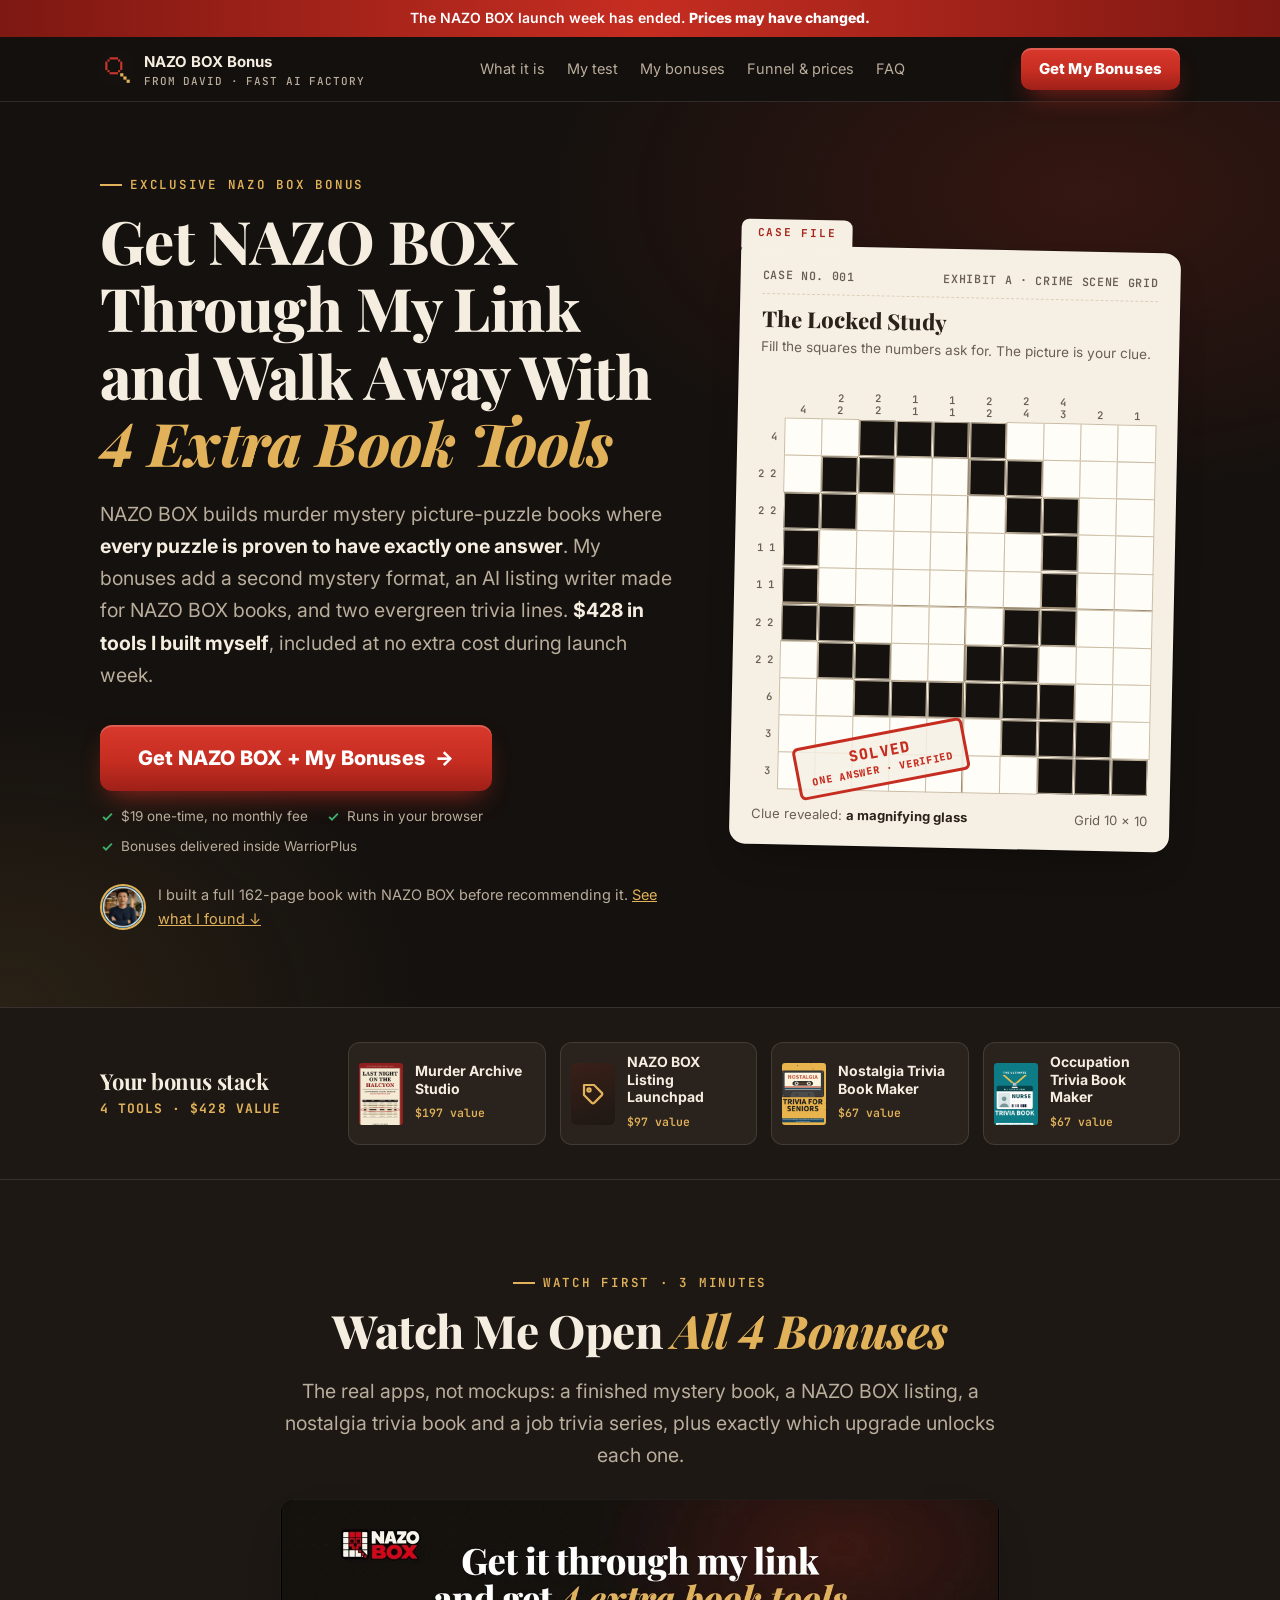
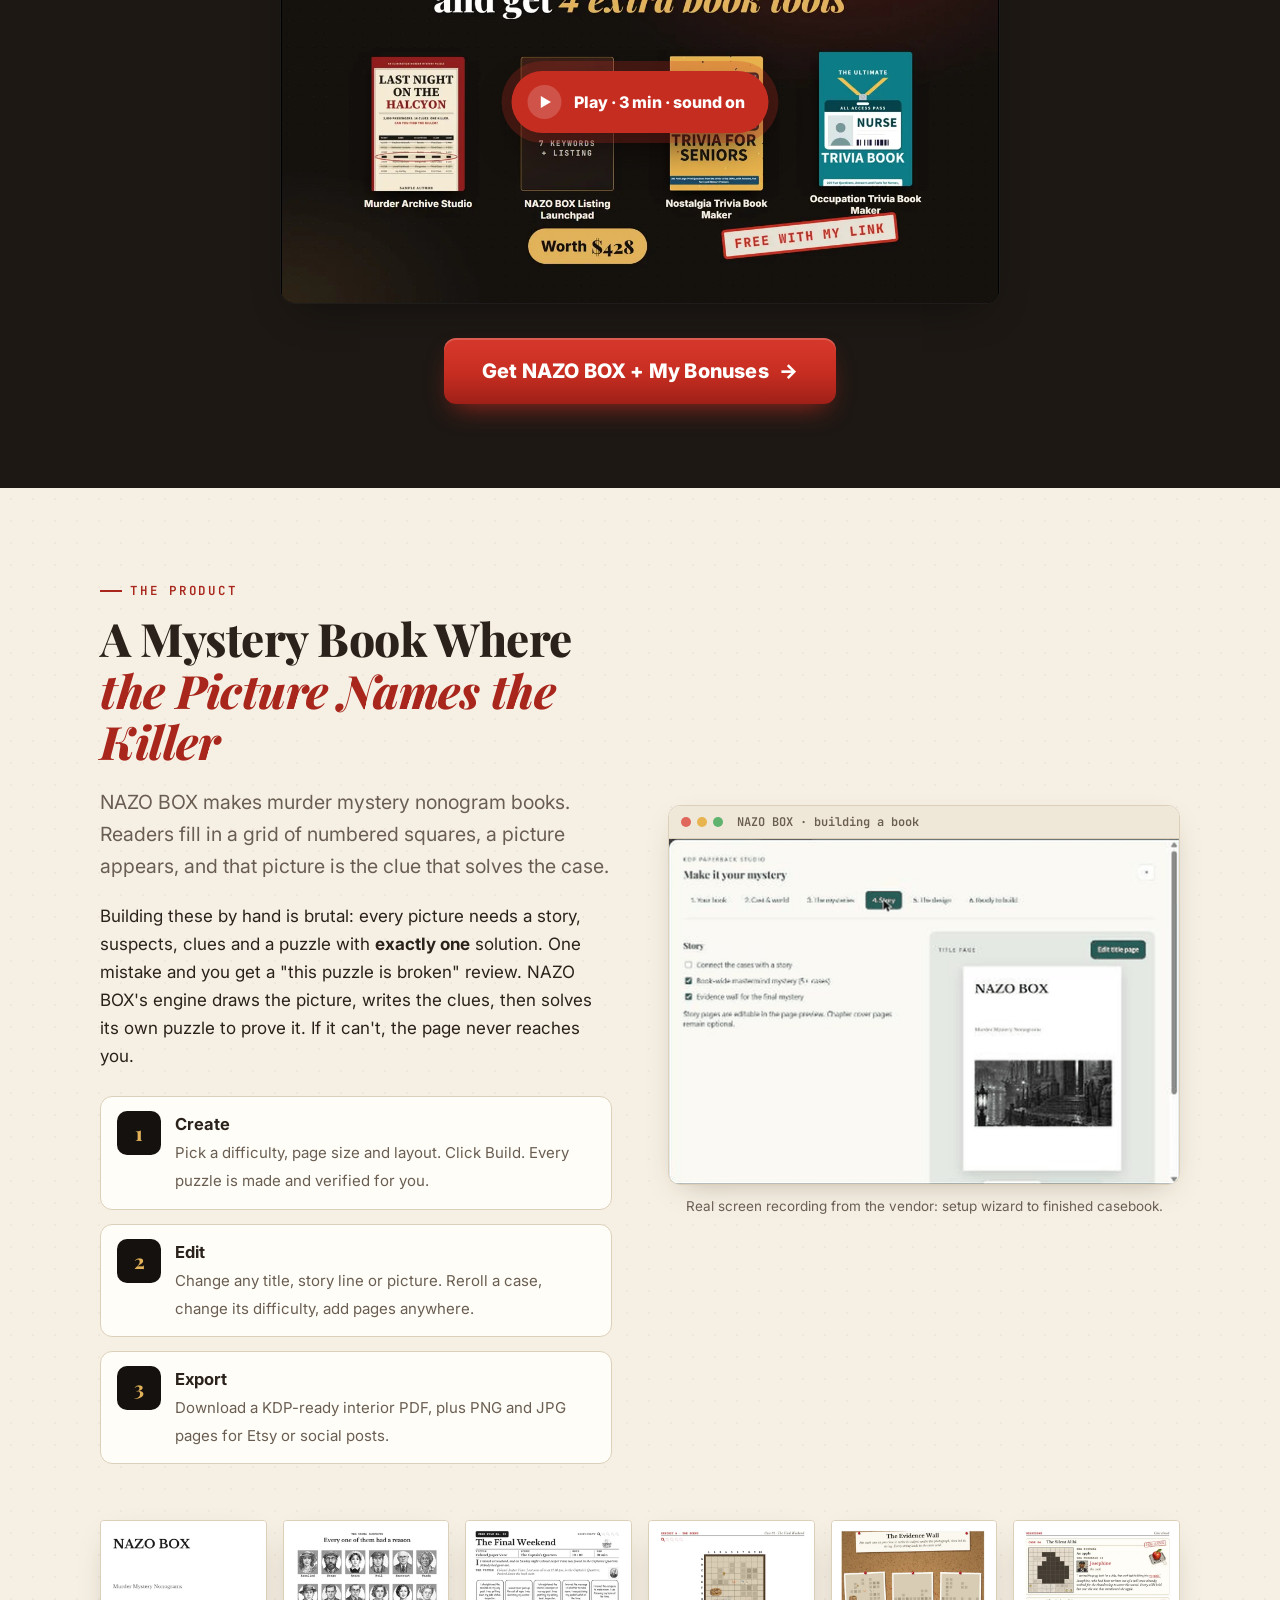
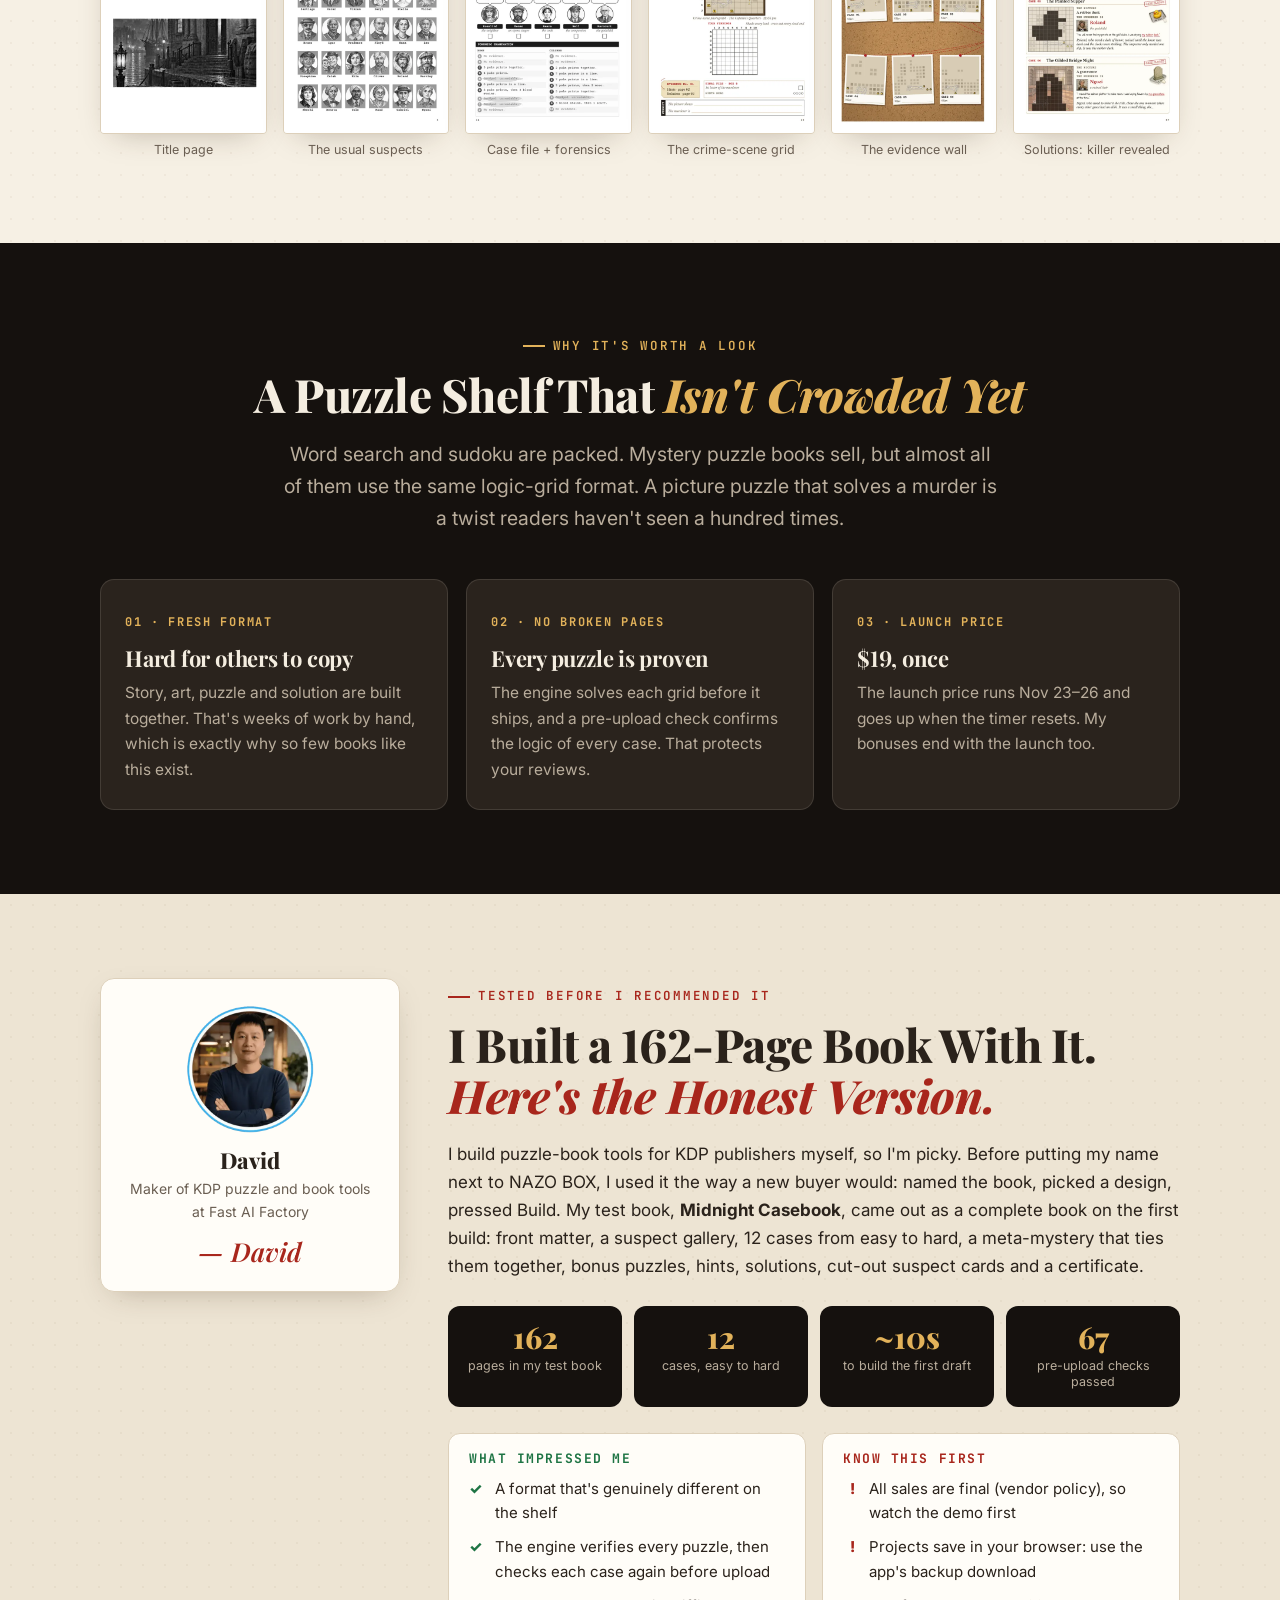
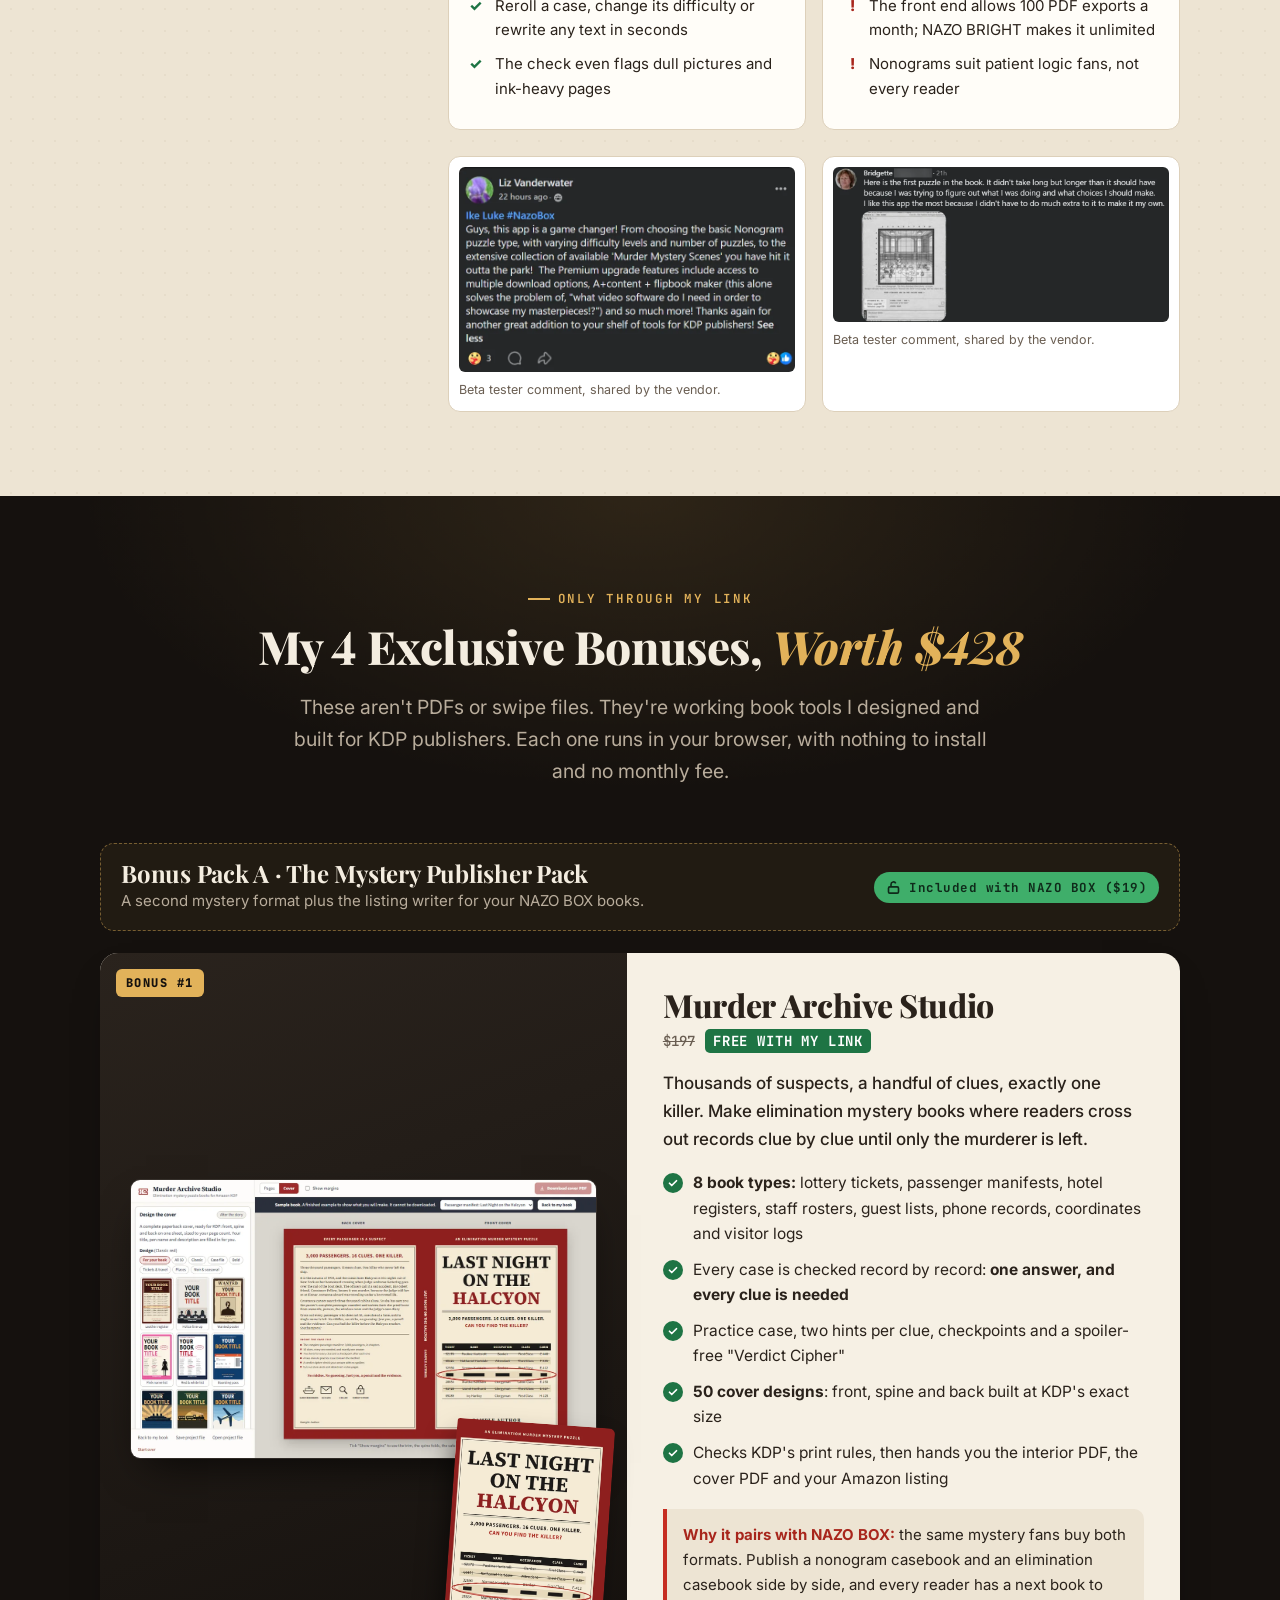
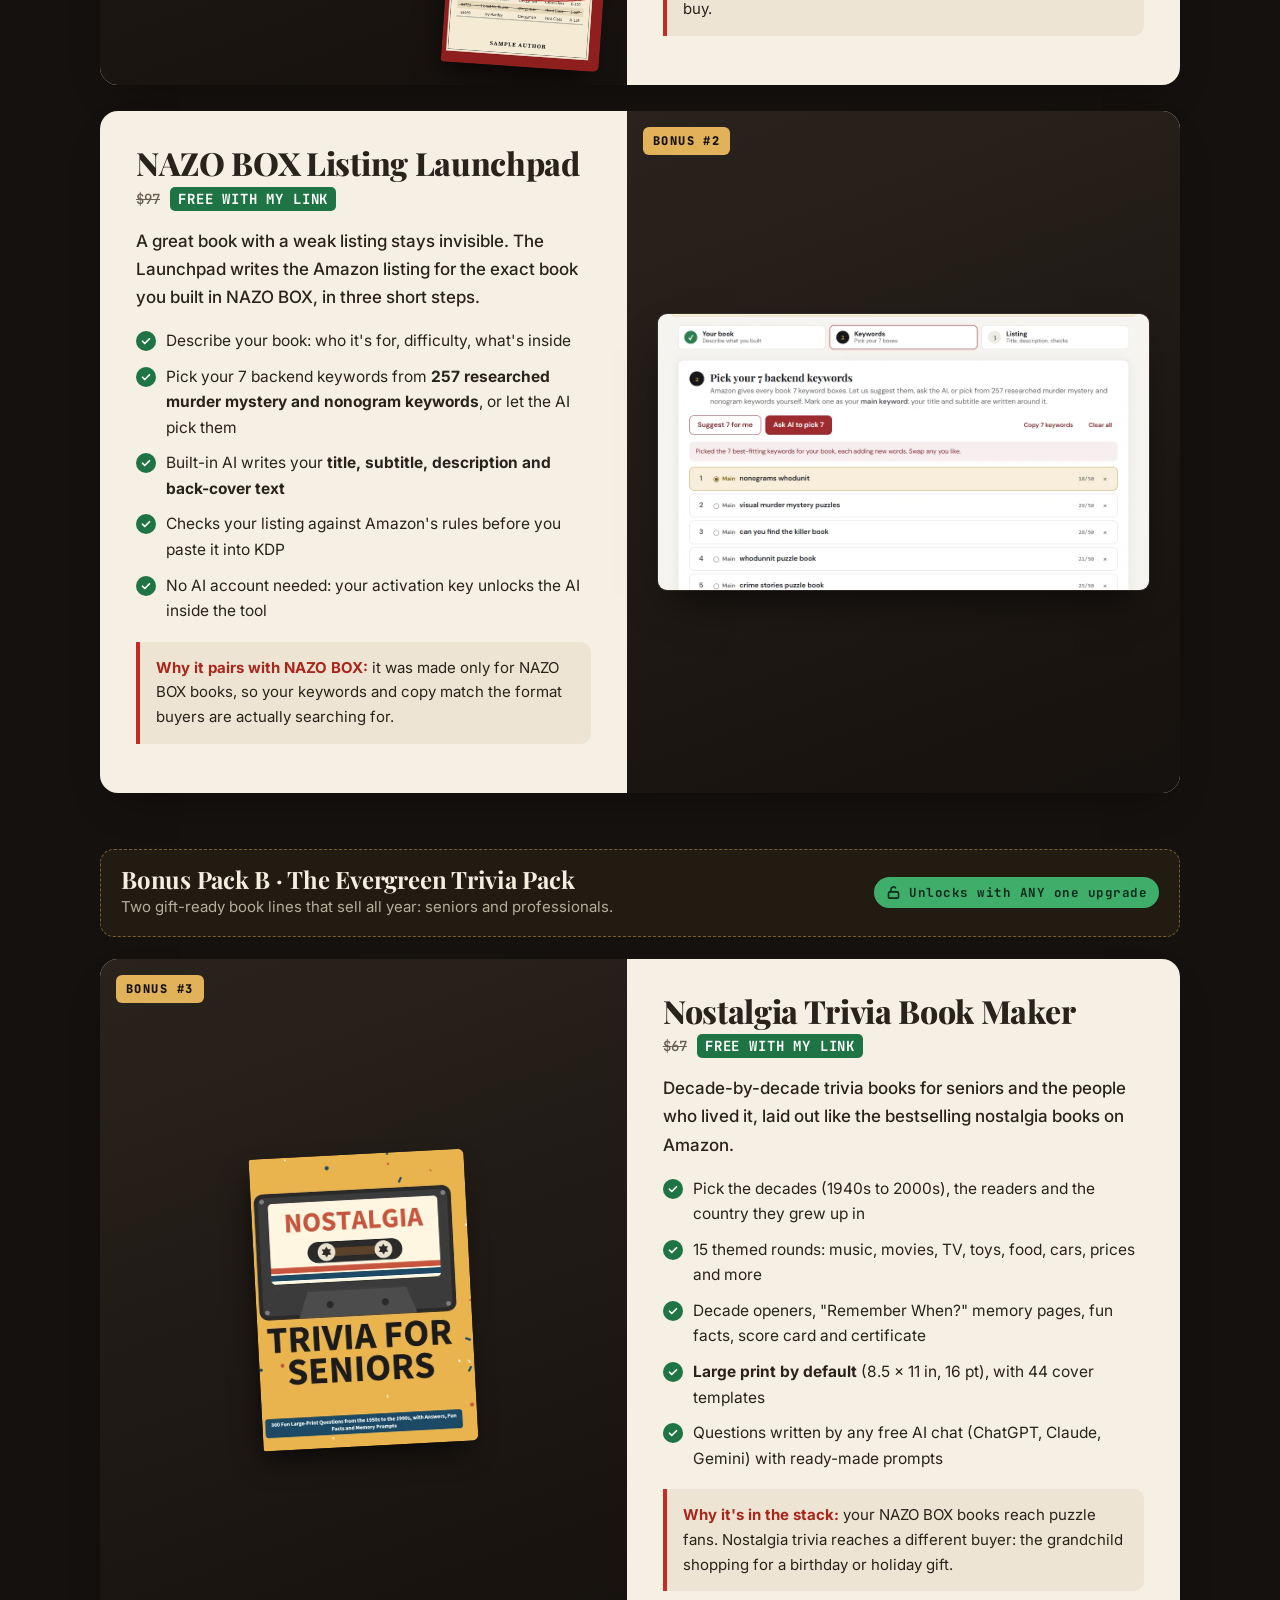
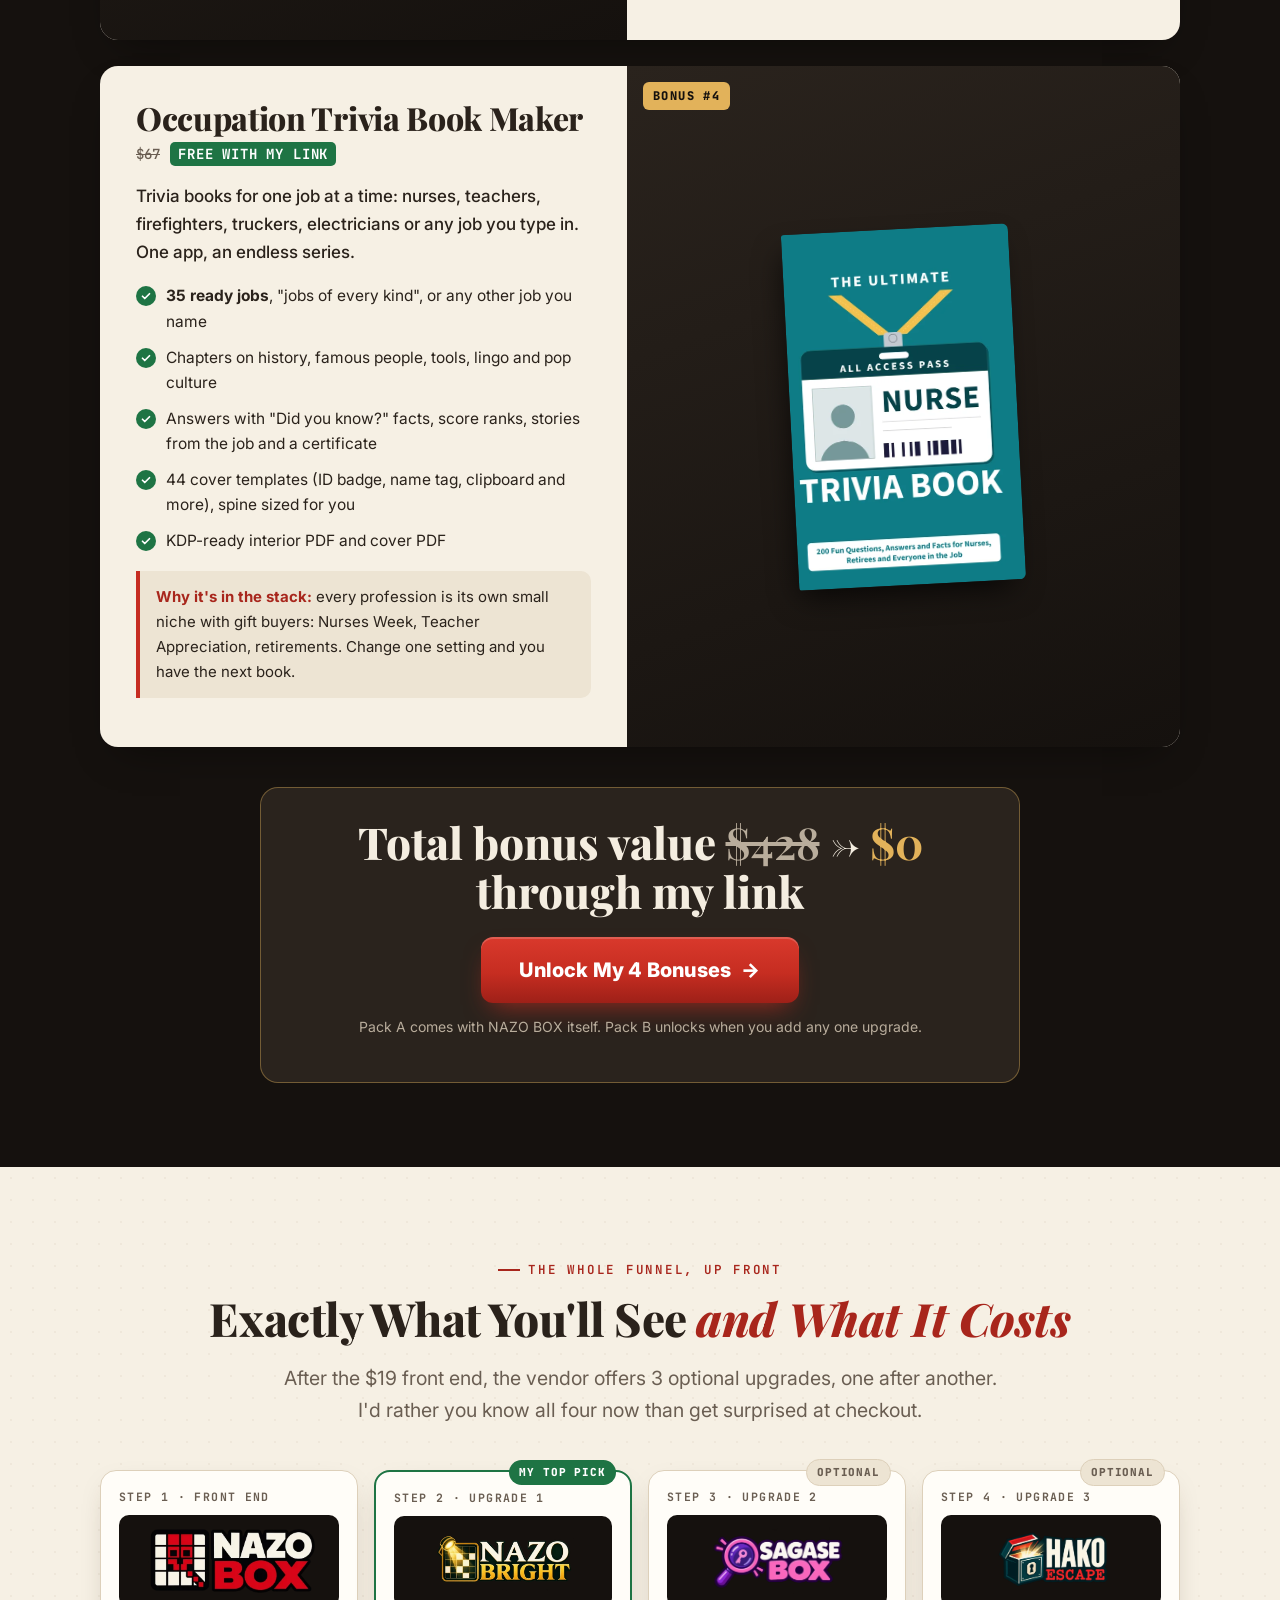
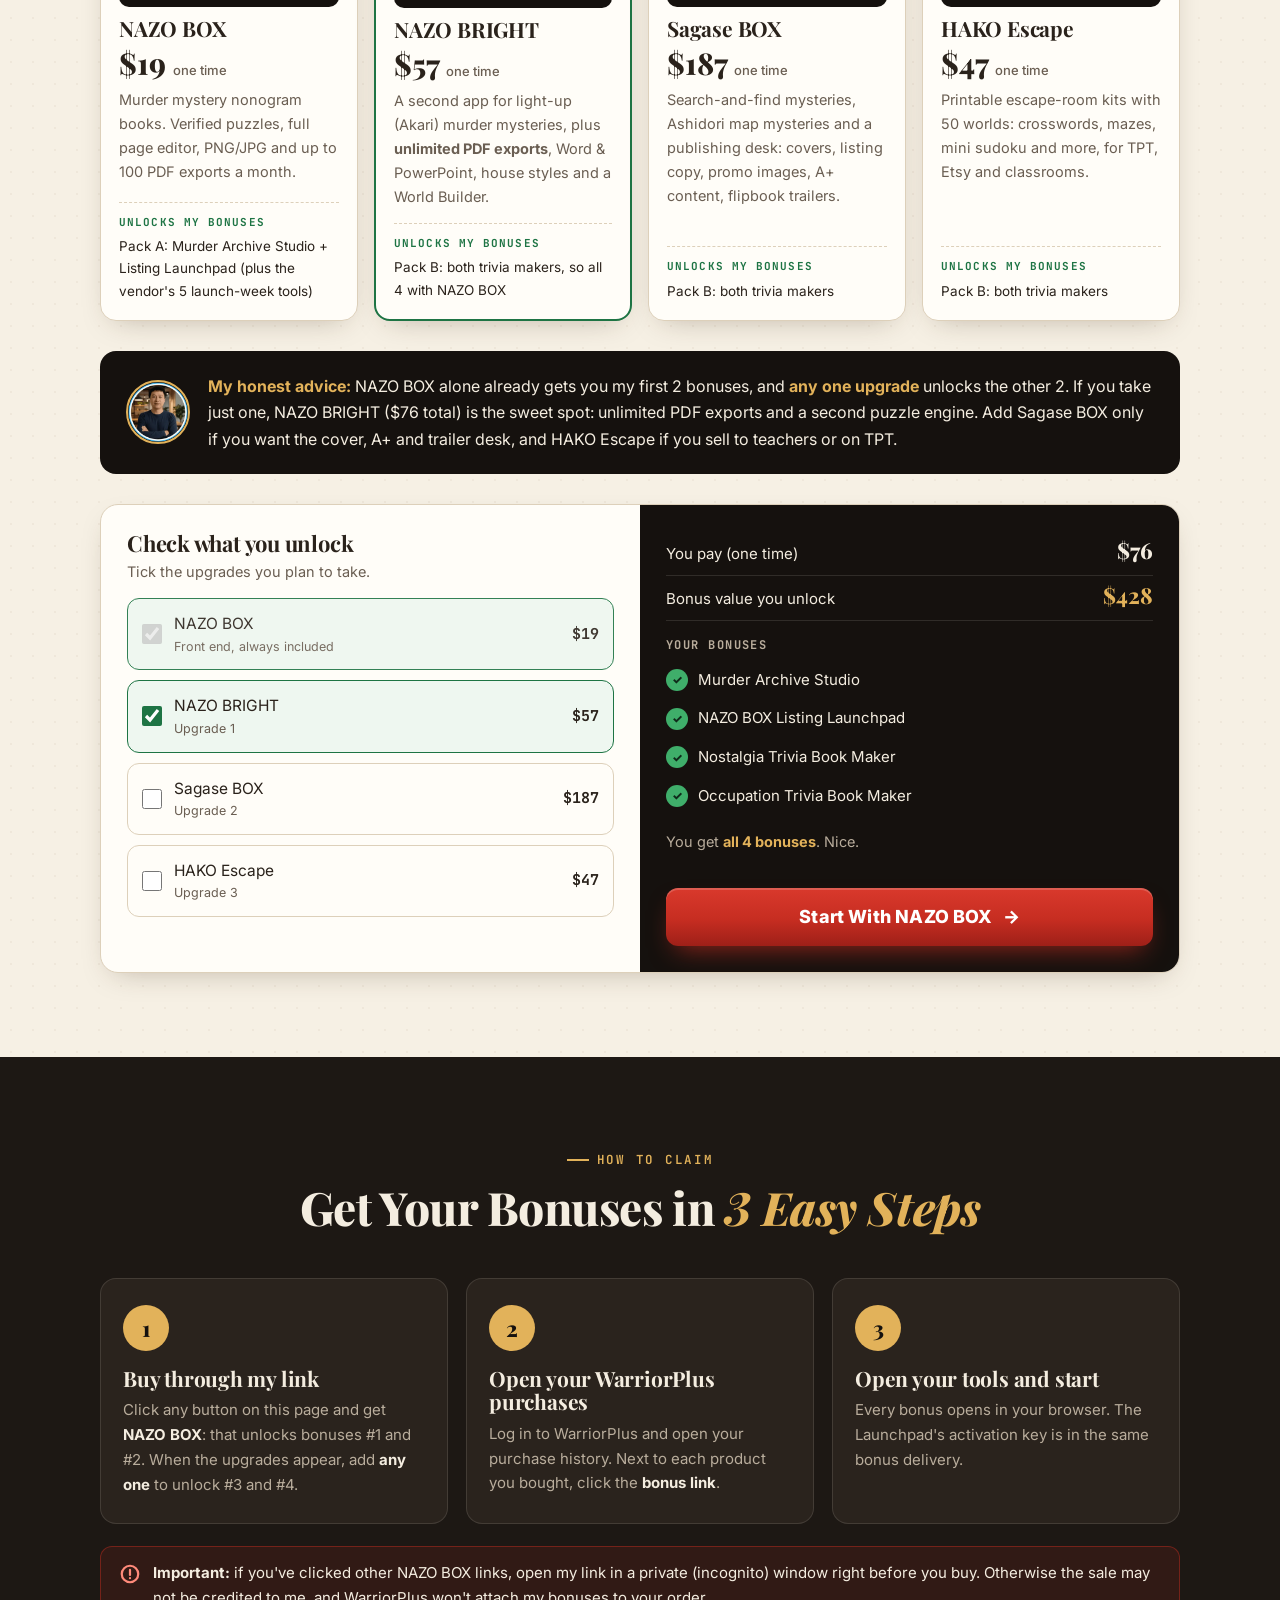
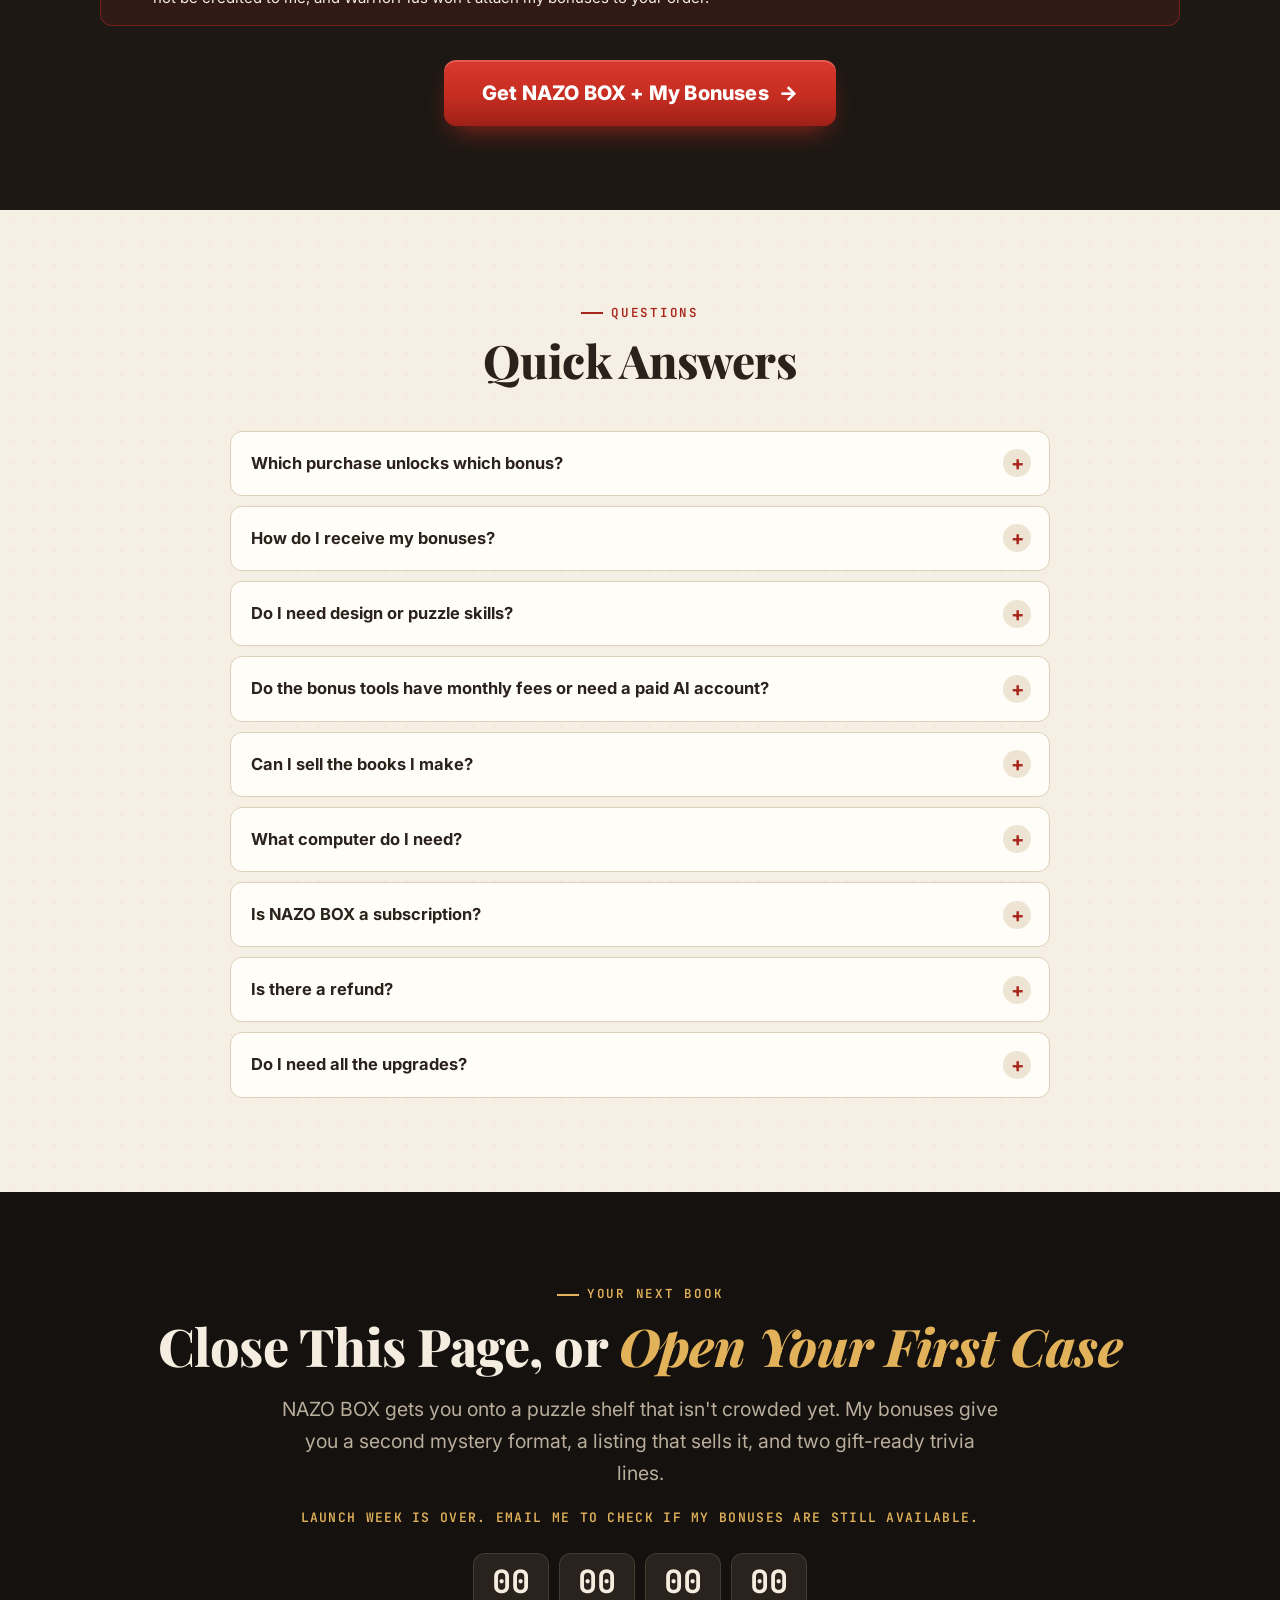
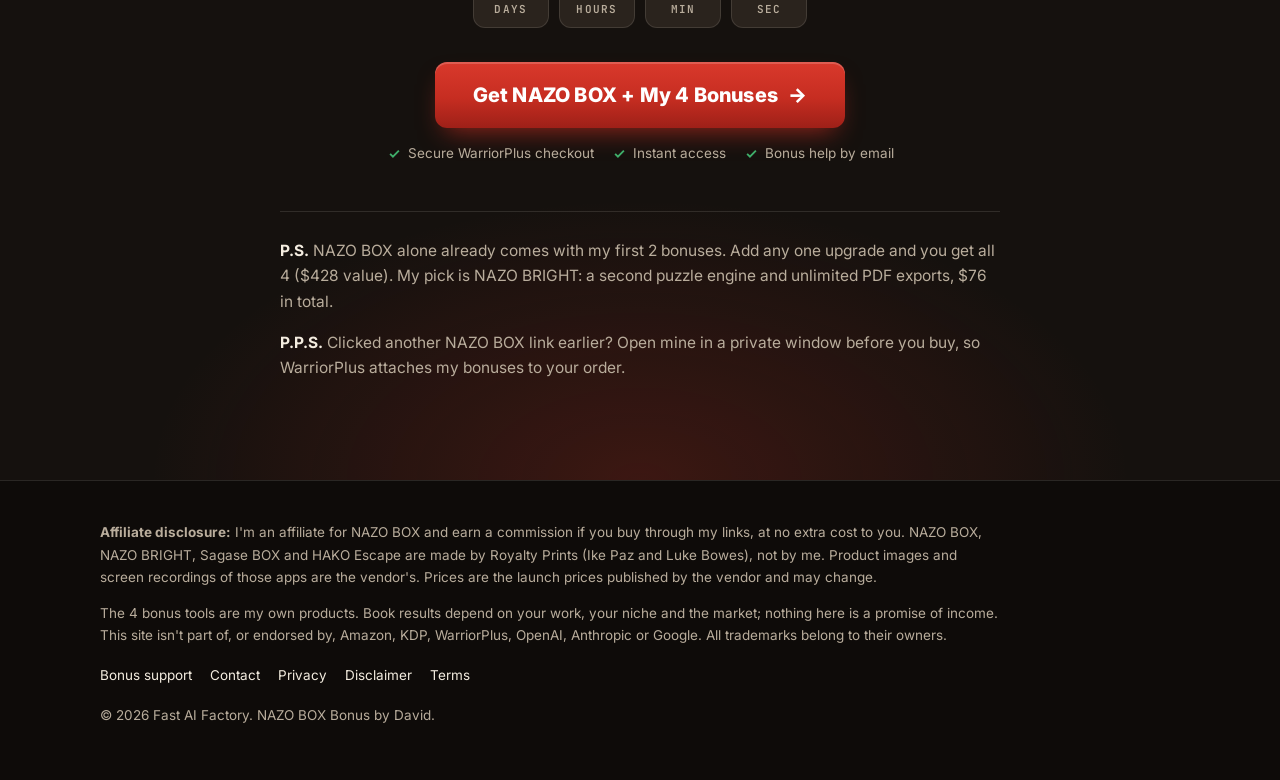
==== public/nazo-box/index.html @ ce306d6d "Use the sale-pages layout and deploy by hand The site moves into public/ (assets directory) like d:/" ====
<!DOCTYPE html>
<html lang="en">

<head>
  <meta charset="UTF-8">
  <meta name="viewport" content="width=device-width, initial-scale=1.0">
  <title>NAZO BOX Bonus — 4 Exclusive KDP Book Tools from David</title>
  <meta name="description"
    content="Get NAZO BOX through my link and receive 4 exclusive book tools: Murder Archive Studio, the NAZO BOX Listing Launchpad, Nostalgia Trivia Book Maker and Occupation Trivia Book Maker.">
  <link rel="icon" type="image/svg+xml" href="img/favicon.svg">
  <meta name="theme-color" content="#15110e">

  <!-- Open Graph -->
  <meta property="og:type" content="website">
  <meta property="og:title" content="NAZO BOX Bonus — 4 Exclusive KDP Book Tools from David">
  <meta property="og:description"
    content="NAZO BOX builds verified murder mystery nonogram books. Get it through my link and add 4 more book tools, free during launch week.">
  <meta property="og:image" content="https://bonuspage.fastaifactory.com/nazo-box/img/bonus/app-mas.webp">
  <meta name="twitter:card" content="summary_large_image">

  <link rel="preconnect" href="https://fonts.googleapis.com">
  <link rel="preconnect" href="https://fonts.gstatic.com" crossorigin>
  <link
    href="https://fonts.googleapis.com/css2?family=Inter:wght@400;500;600;700;800&family=JetBrains+Mono:wght@500;600;700;800&family=Playfair+Display:ital,wght@0,700;0,800;1,700;1,800&display=swap"
    rel="stylesheet">
  <link rel="stylesheet" href="style.css">
  <script>document.documentElement.classList.add('js');</script>
</head>

<body>

  <!-- ============ URGENCY BAR ============ -->
  <div class="urgency" role="note">
    <span data-urgency>NAZO BOX launch week: <strong>Nov 23–26</strong> · <strong>$19 one-time</strong> · my 4 bonuses
      are launch-week only</span>
  </div>

  <!-- ============ NAV ============ -->
  <header class="nav">
    <div class="wrap">
      <a class="brand" href="#top" aria-label="NAZO BOX bonus, back to top">
        <img src="img/favicon.svg" alt="" width="34" height="34">
        <span>NAZO BOX Bonus<small>from David · Fast AI Factory</small></span>
      </a>
      <nav class="nav-links" aria-label="Page sections">
        <a href="#what">What it is</a>
        <a href="#tested">My test</a>
        <a href="#bonuses">My bonuses</a>
        <a href="#funnel">Funnel & prices</a>
        <a href="#faq">FAQ</a>
      </nav>
      <a class="btn" href="https://warriorplus.com/o2/a/p97zs7j/0" rel="sponsored noopener" data-buy>Get My Bonuses</a>
    </div>
  </header>

  <main id="top">

    <!-- ============ HERO ============ -->
    <section class="hero">
      <div class="wrap hero-grid">
        <div>
          <div class="label">Exclusive NAZO BOX bonus</div>
          <h1>Get NAZO BOX Through My Link and Walk Away With <em>4 Extra Book Tools</em></h1>
          <p class="lead">NAZO BOX builds murder mystery picture-puzzle books where <strong>every puzzle is proven to
              have exactly one answer</strong>. My bonuses add a second mystery format, an AI listing writer made for
            NAZO BOX books, and two evergreen trivia lines. <strong>$428 in tools I built myself</strong>, included at
            no extra cost during launch week.</p>

          <div class="cta-row">
            <a class="btn btn--big" href="https://warriorplus.com/o2/a/p97zs7j/0" rel="sponsored noopener" data-buy>
              Get NAZO BOX + My Bonuses <span class="arrow" aria-hidden="true">→</span>
            </a>
            <div class="trust">
              <span><svg viewBox="0 0 24 24" fill="none" stroke="currentColor" stroke-width="3" aria-hidden="true"><path d="M5 12.5l4.5 4.5L19 7.5"/></svg>$19 one-time, no monthly fee</span>
              <span><svg viewBox="0 0 24 24" fill="none" stroke="currentColor" stroke-width="3" aria-hidden="true"><path d="M5 12.5l4.5 4.5L19 7.5"/></svg>Runs in your browser</span>
              <span><svg viewBox="0 0 24 24" fill="none" stroke="currentColor" stroke-width="3" aria-hidden="true"><path d="M5 12.5l4.5 4.5L19 7.5"/></svg>Bonuses delivered inside WarriorPlus</span>
            </div>
          </div>

          <div class="hero-proof">
            <img src="img/david.webp" alt="David" width="46" height="46">
            <span>I built a full 162-page book with NAZO BOX before recommending it. <a href="#tested">See what I
                found ↓</a></span>
          </div>
        </div>

        <!-- Live nonogram: the grid fills itself, then the case is stamped solved -->
        <div class="casefile" id="casefile" aria-label="Example: a picture puzzle solving itself">
          <div class="cf-head"><span>Case No. 001</span><span>Exhibit A · Crime scene grid</span></div>
          <div class="cf-title">The Locked Study</div>
          <div class="cf-sub">Fill the squares the numbers ask for. The picture is your clue.</div>
          <div class="nono" id="nono" aria-hidden="true"></div>
          <div class="cf-foot"><span>Clue revealed: <b id="cf-clue">…</b></span><span>Grid 10 × 10</span></div>
          <div class="stamp">Solved<small>one answer · verified</small></div>
        </div>
      </div>
    </section>

    <!-- ============ BONUS STRIP ============ -->
    <section class="stack-strip" aria-label="My 4 bonuses at a glance">
      <div class="wrap">
        <h2>Your bonus stack<span>4 TOOLS · $428 VALUE</span></h2>
        <div class="mini-bonuses">
          <a class="mini" href="#bonus-1"><img src="img/bonus/cover-mas.webp" alt="" width="44" height="62" loading="lazy"><span><b>Murder Archive Studio</b><small>$197 value</small></span></a>
          <a class="mini" href="#bonus-2"><span class="mini-icon" aria-hidden="true"><svg viewBox="0 0 24 24" width="24" height="24" fill="none" stroke="currentColor" stroke-width="2.2" stroke-linecap="round" stroke-linejoin="round"><path d="M20.6 13.4 13.4 20.6a2 2 0 0 1-2.8 0L3 13V3h10l7.6 7.6a2 2 0 0 1 0 2.8z"/><circle cx="8" cy="8" r="1.6"/></svg></span><span><b>NAZO BOX Listing Launchpad</b><small>$97 value</small></span></a>
          <a class="mini" href="#bonus-3"><img src="img/bonus/cover-nostalgia.webp" alt="" width="44" height="62" loading="lazy"><span><b>Nostalgia Trivia Book Maker</b><small>$67 value</small></span></a>
          <a class="mini" href="#bonus-4"><img src="img/bonus/cover-occupation.webp" alt="" width="44" height="62" loading="lazy"><span><b>Occupation Trivia Book Maker</b><small>$67 value</small></span></a>
        </div>
      </div>
    </section>

    <!-- ============ BONUS VIDEO (built in d:/Affiliate/NAZO BOX/bonus-video) ============ -->
    <section class="section section--ink-2" id="video">
      <div class="wrap narrow center">
        <div class="label">Watch first · 3 minutes</div>
        <h2 class="h2">Watch Me Open <em>All 4 Bonuses</em></h2>
        <p class="lead">The real apps, not mockups: a finished mystery book, a NAZO BOX listing, a nostalgia trivia book
          and a job trivia series, plus exactly which upgrade unlocks each one.</p>
        <div class="video-frame" style="margin-top:28px">
          <video id="bonus-video" controls playsinline preload="none" poster="video/bonus-poster.webp"
            aria-label="Video: David opens the 4 NAZO BOX bonus tools">
            <source src="video/bonus.mp4" type="video/mp4">
          </video>
          <button class="video-play" type="button" aria-label="Play the bonus video">
            <svg viewBox="0 0 24 24" aria-hidden="true"><path d="M8 5.5v13l11-6.5z" fill="currentColor"/></svg>
            <span>Play · 3 min · sound on</span>
          </button>
        </div>
        <div class="cta-row">
          <a class="btn btn--big" href="https://warriorplus.com/o2/a/p97zs7j/0" rel="sponsored noopener" data-buy>Get NAZO BOX + My Bonuses <span class="arrow" aria-hidden="true">→</span></a>
        </div>
      </div>
    </section>

    <!-- ============ WHAT IS NAZO BOX ============ -->
    <section class="section section--paper" id="what">
      <div class="wrap">
        <div class="split">
          <div class="reveal">
            <div class="label">The product</div>
            <h2 class="h2">A Mystery Book Where <em>the Picture Names the Killer</em></h2>
            <p class="lead">NAZO BOX makes murder mystery nonogram books. Readers fill in a grid of numbered squares, a
              picture appears, and that picture is the clue that solves the case.</p>
            <p>Building these by hand is brutal: every picture needs a story, suspects, clues and a puzzle with
              <b>exactly one</b> solution. One mistake and you get a "this puzzle is broken" review. NAZO BOX's engine
              draws the picture, writes the clues, then solves its own puzzle to prove it. If it can't, the page never
              reaches you.</p>
            <ol class="steps">
              <li><div><b>Create</b><span>Pick a difficulty, page size and layout. Click Build. Every puzzle is made and verified for you.</span></div></li>
              <li><div><b>Edit</b><span>Change any title, story line or picture. Reroll a case, change its difficulty, add pages anywhere.</span></div></li>
              <li><div><b>Export</b><span>Download a KDP-ready interior PDF, plus PNG and JPG pages for Etsy or social posts.</span></div></li>
            </ol>
          </div>
          <div class="reveal">
            <div class="window">
              <div class="window-bar"><i></i><i></i><i></i><span>NAZO BOX · building a book</span></div>
              <img src="img/nazo/nazo-box-build-v2.gif" alt="Screen recording: NAZO BOX building a full casebook from the setup wizard" width="520" height="352" loading="lazy" style="width:100%">
            </div>
            <p class="caption">Real screen recording from the vendor: setup wizard to finished casebook.</p>
          </div>
        </div>

        <div class="pages reveal" aria-label="Real pages made by NAZO BOX">
          <figure><img src="img/nazo/nazo-box-p01-title.webp" alt="Title page of a NAZO BOX casebook" width="560" height="722" loading="lazy"><figcaption>Title page</figcaption></figure>
          <figure><img src="img/nazo/nazo-box-p05-suspects.webp" alt="Suspect gallery page" width="560" height="722" loading="lazy"><figcaption>The usual suspects</figcaption></figure>
          <figure><img src="img/nazo/nazo-box-p12-case-bw.webp" alt="Case file page with victim, suspects and forensic report" width="560" height="722" loading="lazy"><figcaption>Case file + forensics</figcaption></figure>
          <figure><img src="img/nazo/nazo-box-p13-scene-col.webp" alt="Crime scene grid page in colour" width="560" height="722" loading="lazy"><figcaption>The crime-scene grid</figcaption></figure>
          <figure><img src="img/nazo/nazo-box-p46-wall-col.webp" alt="Evidence wall page tying all cases together" width="560" height="722" loading="lazy"><figcaption>The evidence wall</figcaption></figure>
          <figure><img src="img/nazo/nazo-box-p67-solutions-col.webp" alt="Solutions page showing the pictures and the killers" width="560" height="722" loading="lazy"><figcaption>Solutions: killer revealed</figcaption></figure>
        </div>
        <p class="scroll-hint">Swipe to see more pages →</p>
      </div>
    </section>

    <!-- ============ WHY NOW ============ -->
    <section class="section">
      <div class="wrap">
        <div class="section-head center reveal">
          <div class="label">Why it's worth a look</div>
          <h2 class="h2">A Puzzle Shelf That <em>Isn't Crowded Yet</em></h2>
          <p class="lead">Word search and sudoku are packed. Mystery puzzle books sell, but almost all of them use the
            same logic-grid format. A picture puzzle that solves a murder is a twist readers haven't seen a hundred
            times.</p>
        </div>
        <div class="reasons">
          <div class="reason reveal"><span class="num">01 · FRESH FORMAT</span><h3>Hard for others to copy</h3><p>Story, art, puzzle and solution are built together. That's weeks of work by hand, which is exactly why so few books like this exist.</p></div>
          <div class="reason reveal"><span class="num">02 · NO BROKEN PAGES</span><h3>Every puzzle is proven</h3><p>The engine solves each grid before it ships, and a pre-upload check confirms the logic of every case. That protects your reviews.</p></div>
          <div class="reason reveal"><span class="num">03 · LAUNCH PRICE</span><h3>$19, once</h3><p>The launch price runs Nov 23–26 and goes up when the timer resets. My bonuses end with the launch too.</p></div>
        </div>
      </div>
    </section>

    <!-- ============ MY TEST ============ -->
    <section class="section section--paper-2" id="tested">
      <div class="wrap tested">
        <aside class="author-card reveal">
          <img src="img/david.webp" alt="David, Fast AI Factory" width="128" height="128" loading="lazy">
          <div>
            <b>David</b>
            <small>Maker of KDP puzzle and book tools at Fast AI Factory</small>
            <div class="sig">— David</div>
          </div>
        </aside>
        <div class="reveal">
          <div class="label">Tested before I recommended it</div>
          <h2 class="h2">I Built a 162-Page Book With It. <em>Here's the Honest Version.</em></h2>
          <p>I build puzzle-book tools for KDP publishers myself, so I'm picky. Before putting my name next to NAZO
            BOX, I used it the way a new buyer would: named the book, picked a design, pressed Build. My test book,
            <b>Midnight Casebook</b>, came out as a complete book on the first build: front matter, a suspect gallery,
            12 cases from easy to hard, a meta-mystery that ties them together, bonus puzzles, hints, solutions,
            cut-out suspect cards and a certificate.</p>
          <div class="stats">
            <div class="stat"><b>162</b><span>pages in my test book</span></div>
            <div class="stat"><b>12</b><span>cases, easy to hard</span></div>
            <div class="stat"><b>~10s</b><span>to build the first draft</span></div>
            <div class="stat"><b>67</b><span>pre-upload checks passed</span></div>
          </div>
          <div class="verdict">
            <div class="good">
              <h3>What impressed me</h3>
              <ul>
                <li>A format that's genuinely different on the shelf</li>
                <li>The engine verifies every puzzle, then checks each case again before upload</li>
                <li>Reroll a case, change its difficulty or rewrite any text in seconds</li>
                <li>The check even flags dull pictures and ink-heavy pages</li>
              </ul>
            </div>
            <div class="warn">
              <h3>Know this first</h3>
              <ul>
                <li>All sales are final (vendor policy), so watch the demo first</li>
                <li>Projects save in your browser: use the app's backup download</li>
                <li>The front end allows 100 PDF exports a month; NAZO BRIGHT makes it unlimited</li>
                <li>Nonograms suit patient logic fans, not every reader</li>
              </ul>
            </div>
          </div>
          <div class="quotes">
            <figure><img src="img/nazo/t-liz.webp" alt="Beta tester Liz: this app is a game changer, from choosing the basic nonogram type to the murder mystery scenes" width="736" height="451" loading="lazy"><figcaption>Beta tester comment, shared by the vendor.</figcaption></figure>
            <figure><img src="img/nazo/t-bridgette.webp" alt="Beta tester Bridgette sharing her first NAZO BOX puzzle" width="960" height="444" loading="lazy"><figcaption>Beta tester comment, shared by the vendor.</figcaption></figure>
          </div>
        </div>
      </div>
    </section>

    <!-- ============ BONUSES ============ -->
    <section class="section bonuses-section" id="bonuses">
      <div class="wrap">
        <div class="section-head center reveal">
          <div class="label">Only through my link</div>
          <h2 class="h2">My 4 Exclusive Bonuses, <em>Worth $428</em></h2>
          <p class="lead">These aren't PDFs or swipe files. They're working book tools I designed and built for KDP
            publishers. Each one runs in your browser, with nothing to install and no monthly fee.</p>
        </div>

        <!-- Pack A -->
        <div class="pack" id="pack-a">
          <div class="pack-head reveal">
            <div>
              <h3>Bonus Pack A · The Mystery Publisher Pack</h3>
              <p>A second mystery format plus the listing writer for your NAZO BOX books.</p>
            </div>
            <span class="unlock"><svg viewBox="0 0 24 24" fill="none" stroke="currentColor" stroke-width="2.6" aria-hidden="true"><rect x="4" y="11" width="16" height="10" rx="2"/><path d="M8 11V7a4 4 0 0 1 7.6-1.7"/></svg>Included with NAZO BOX ($19)</span>
          </div>

          <article class="bonus reveal" id="bonus-1">
            <div class="bonus-media">
              <span class="bonus-tag">BONUS #1</span>
              <img class="shot" src="img/bonus/app-mas.webp" alt="Murder Archive Studio: designing a book cover from 50 templates" width="1200" height="717" loading="lazy">
              <img class="cover" src="img/bonus/cover-mas.webp" alt="Sample cover: Last Night on the Halcyon" width="520" height="802" loading="lazy">
            </div>
            <div class="bonus-body">
              <h3>Murder Archive Studio</h3>
              <div class="value"><s>$197</s><span class="free">FREE WITH MY LINK</span></div>
              <p class="promise">Thousands of suspects, a handful of clues, exactly one killer. Make elimination
                mystery books where readers cross out records clue by clue until only the murderer is left.</p>
              <ul class="ticks">
                <li><b>8 book types:</b> lottery tickets, passenger manifests, hotel registers, staff rosters, guest lists, phone records, coordinates and visitor logs</li>
                <li>Every case is checked record by record: <b>one answer, and every clue is needed</b></li>
                <li>Practice case, two hints per clue, checkpoints and a spoiler-free "Verdict Cipher"</li>
                <li><b>50 cover designs</b>: front, spine and back built at KDP's exact size</li>
                <li>Checks KDP's print rules, then hands you the interior PDF, the cover PDF and your Amazon listing</li>
              </ul>
              <p class="pairs"><b>Why it pairs with NAZO BOX:</b> the same mystery fans buy both formats. Publish a
                nonogram casebook and an elimination casebook side by side, and every reader has a next book to buy.</p>
            </div>
          </article>

          <article class="bonus reveal" id="bonus-2">
            <div class="bonus-media">
              <span class="bonus-tag">BONUS #2</span>
              <img class="shot" src="img/bonus/app-launchpad.webp" alt="NAZO BOX Listing Launchpad: picking 7 backend keywords" width="1140" height="640" loading="lazy">
            </div>
            <div class="bonus-body">
              <h3>NAZO BOX Listing Launchpad</h3>
              <div class="value"><s>$97</s><span class="free">FREE WITH MY LINK</span></div>
              <p class="promise">A great book with a weak listing stays invisible. The Launchpad writes the Amazon
                listing for the exact book you built in NAZO BOX, in three short steps.</p>
              <ul class="ticks">
                <li>Describe your book: who it's for, difficulty, what's inside</li>
                <li>Pick your 7 backend keywords from <b>257 researched murder mystery and nonogram keywords</b>, or let the AI pick them</li>
                <li>Built-in AI writes your <b>title, subtitle, description and back-cover text</b></li>
                <li>Checks your listing against Amazon's rules before you paste it into KDP</li>
                <li>No AI account needed: your activation key unlocks the AI inside the tool</li>
              </ul>
              <p class="pairs"><b>Why it pairs with NAZO BOX:</b> it was made only for NAZO BOX books, so your
                keywords and copy match the format buyers are actually searching for.</p>
            </div>
          </article>
        </div>

        <!-- Pack B -->
        <div class="pack" id="pack-b">
          <div class="pack-head reveal">
            <div>
              <h3>Bonus Pack B · The Evergreen Trivia Pack</h3>
              <p>Two gift-ready book lines that sell all year: seniors and professionals.</p>
            </div>
            <span class="unlock"><svg viewBox="0 0 24 24" fill="none" stroke="currentColor" stroke-width="2.6" aria-hidden="true"><rect x="4" y="11" width="16" height="10" rx="2"/><path d="M8 11V7a4 4 0 0 1 7.6-1.7"/></svg>Unlocks with ANY one upgrade</span>
          </div>

          <article class="bonus reveal" id="bonus-3">
            <div class="bonus-media covers-only">
              <span class="bonus-tag">BONUS #3</span>
              <img class="cover" src="img/bonus/cover-nostalgia.webp" alt="Sample cover: Nostalgia Trivia for Seniors" width="520" height="707" loading="lazy">
            </div>
            <div class="bonus-body">
              <h3>Nostalgia Trivia Book Maker</h3>
              <div class="value"><s>$67</s><span class="free">FREE WITH MY LINK</span></div>
              <p class="promise">Decade-by-decade trivia books for seniors and the people who lived it, laid out
                like the bestselling nostalgia books on Amazon.</p>
              <ul class="ticks">
                <li>Pick the decades (1940s to 2000s), the readers and the country they grew up in</li>
                <li>15 themed rounds: music, movies, TV, toys, food, cars, prices and more</li>
                <li>Decade openers, "Remember When?" memory pages, fun facts, score card and certificate</li>
                <li><b>Large print by default</b> (8.5 × 11 in, 16 pt), with 44 cover templates</li>
                <li>Questions written by any free AI chat (ChatGPT, Claude, Gemini) with ready-made prompts</li>
              </ul>
              <p class="pairs"><b>Why it's in the stack:</b> your NAZO BOX books reach puzzle fans. Nostalgia
                trivia reaches a different buyer: the grandchild shopping for a birthday or holiday gift.</p>
            </div>
          </article>

          <article class="bonus reveal" id="bonus-4">
            <div class="bonus-media covers-only">
              <span class="bonus-tag">BONUS #4</span>
              <img class="cover" src="img/bonus/cover-occupation.webp" alt="Sample cover: The Ultimate Nurse Trivia Book" width="520" height="817" loading="lazy">
            </div>
            <div class="bonus-body">
              <h3>Occupation Trivia Book Maker</h3>
              <div class="value"><s>$67</s><span class="free">FREE WITH MY LINK</span></div>
              <p class="promise">Trivia books for one job at a time: nurses, teachers, firefighters, truckers,
                electricians or any job you type in. One app, an endless series.</p>
              <ul class="ticks">
                <li><b>35 ready jobs</b>, "jobs of every kind", or any other job you name</li>
                <li>Chapters on history, famous people, tools, lingo and pop culture</li>
                <li>Answers with "Did you know?" facts, score ranks, stories from the job and a certificate</li>
                <li>44 cover templates (ID badge, name tag, clipboard and more), spine sized for you</li>
                <li>KDP-ready interior PDF and cover PDF</li>
              </ul>
              <p class="pairs"><b>Why it's in the stack:</b> every profession is its own small niche with gift
                buyers: Nurses Week, Teacher Appreciation, retirements. Change one setting and you have the next
                book.</p>
            </div>
          </article>
        </div>

        <div class="total-box reveal">
          <div class="big">Total bonus value <s>$428</s> → <b>$0</b> through my link</div>
          <div class="cta-row" style="margin-top:22px">
            <a class="btn btn--big" href="https://warriorplus.com/o2/a/p97zs7j/0" rel="sponsored noopener" data-buy>Unlock My 4 Bonuses <span class="arrow" aria-hidden="true">→</span></a>
            <p class="cta-note">Pack A comes with NAZO BOX itself. Pack B unlocks when you add any one upgrade.</p>
          </div>
        </div>
      </div>
    </section>

    <!-- ============ FUNNEL ============ -->
    <section class="section section--paper" id="funnel">
      <div class="wrap">
        <div class="section-head center reveal">
          <div class="label">The whole funnel, up front</div>
          <h2 class="h2">Exactly What You'll See <em>and What It Costs</em></h2>
          <p class="lead">After the $19 front end, the vendor offers 3 optional upgrades, one after another. I'd rather
            you know all four now than get surprised at checkout.</p>
        </div>

        <div class="funnel">
          <div class="step reveal">
            <span class="pos">Step 1 · Front end</span>
            <div class="logo"><img src="img/nazo/nazo-box-logo.webp" alt="NAZO BOX" width="555" height="207" loading="lazy"></div>
            <h3>NAZO BOX</h3>
            <div class="price">$19 <small>one time</small></div>
            <p>Murder mystery nonogram books. Verified puzzles, full page editor, PNG/JPG and up to 100 PDF exports a month.</p>
            <div class="gets"><b>Unlocks my bonuses</b>Pack A: Murder Archive Studio + Listing Launchpad (plus the vendor's 5 launch-week tools)</div>
          </div>
          <div class="step pick reveal">
            <span class="chip chip--go">My top pick</span>
            <span class="pos">Step 2 · Upgrade 1</span>
            <div class="logo"><img src="img/nazo/nazo-bright-logo.webp" alt="NAZO BRIGHT" width="589" height="260" loading="lazy"></div>
            <h3>NAZO BRIGHT</h3>
            <div class="price">$57 <small>one time</small></div>
            <p>A second app for light-up (Akari) murder mysteries, plus <b>unlimited PDF exports</b>, Word &amp; PowerPoint, house styles and a World Builder.</p>
            <div class="gets"><b>Unlocks my bonuses</b>Pack B: both trivia makers, so all 4 with NAZO BOX</div>
          </div>
          <div class="step reveal">
            <span class="chip chip--opt">Optional</span>
            <span class="pos">Step 3 · Upgrade 2</span>
            <div class="logo"><img src="img/nazo/sagase-box-logo.webp" alt="Sagase BOX" width="584" height="289" loading="lazy"></div>
            <h3>Sagase BOX</h3>
            <div class="price">$187 <small>one time</small></div>
            <p>Search-and-find mysteries, Ashidori map mysteries and a publishing desk: covers, listing copy, promo images, A+ content, flipbook trailers.</p>
            <div class="gets"><b>Unlocks my bonuses</b>Pack B: both trivia makers</div>
          </div>
          <div class="step reveal">
            <span class="chip chip--opt">Optional</span>
            <span class="pos">Step 4 · Upgrade 3</span>
            <div class="logo"><img src="img/nazo/hako-escape-logo.webp" alt="HAKO Escape" width="583" height="355" loading="lazy"></div>
            <h3>HAKO Escape</h3>
            <div class="price">$47 <small>one time</small></div>
            <p>Printable escape-room kits with 50 worlds: crosswords, mazes, mini sudoku and more, for TPT, Etsy and classrooms.</p>
            <div class="gets"><b>Unlocks my bonuses</b>Pack B: both trivia makers</div>
          </div>
        </div>

        <div class="advice reveal">
          <img src="img/david.webp" alt="" width="64" height="64" loading="lazy">
          <p><b>My honest advice:</b> NAZO BOX alone already gets you my first 2 bonuses, and <b>any one upgrade</b>
            unlocks the other 2. If you take just one, NAZO BRIGHT ($76 total) is the sweet spot: unlimited PDF
            exports and a second puzzle engine. Add Sagase BOX only if you want the cover, A+ and trailer desk, and
            HAKO Escape if you sell to teachers or on TPT.</p>
        </div>

        <!-- Calculator -->
        <div class="calc reveal" id="calc">
          <div class="calc-pick">
            <h3>Check what you unlock</h3>
            <p>Tick the upgrades you plan to take.</p>
            <label class="opt is-on locked"><input type="checkbox" checked disabled data-k="fe"><span class="opt-name">NAZO BOX<small>Front end, always included</small></span><span class="opt-price">$19</span></label>
            <label class="opt"><input type="checkbox" data-k="oto1" checked><span class="opt-name">NAZO BRIGHT<small>Upgrade 1</small></span><span class="opt-price">$57</span></label>
            <label class="opt"><input type="checkbox" data-k="oto2"><span class="opt-name">Sagase BOX<small>Upgrade 2</small></span><span class="opt-price">$187</span></label>
            <label class="opt"><input type="checkbox" data-k="oto3"><span class="opt-name">HAKO Escape<small>Upgrade 3</small></span><span class="opt-price">$47</span></label>
          </div>
          <div class="calc-out" aria-live="polite">
            <div class="row"><span>You pay (one time)</span><b id="calc-pay">$76</b></div>
            <div class="row"><span>Bonus value you unlock</span><b class="gold" id="calc-val">$428</b></div>
            <h4>Your bonuses</h4>
            <ul class="calc-list">
              <li data-b="a"><span class="dot">✓</span><span>Murder Archive Studio</span></li>
              <li data-b="a"><span class="dot">✓</span><span>NAZO BOX Listing Launchpad</span></li>
              <li data-b="b"><span class="dot">✓</span><span>Nostalgia Trivia Book Maker</span></li>
              <li data-b="b"><span class="dot">✓</span><span>Occupation Trivia Book Maker</span></li>
            </ul>
            <p class="calc-msg" id="calc-msg"></p>
            <a class="btn btn--block" href="https://warriorplus.com/o2/a/p97zs7j/0" rel="sponsored noopener" data-buy>Start With NAZO BOX <span class="arrow" aria-hidden="true">→</span></a>
          </div>
        </div>
      </div>
    </section>

    <!-- ============ HOW TO CLAIM ============ -->
    <section class="section section--ink-2" id="claim">
      <div class="wrap">
        <div class="section-head center reveal">
          <div class="label">How to claim</div>
          <h2 class="h2">Get Your Bonuses in <em>3 Easy Steps</em></h2>
        </div>
        <ol class="claim">
          <li class="reveal"><h3>Buy through my link</h3><p>Click any button on this page and get <b>NAZO BOX</b>: that unlocks bonuses #1 and #2. When the upgrades appear, add <b>any one</b> to unlock #3 and #4.</p></li>
          <li class="reveal"><h3>Open your WarriorPlus purchases</h3><p>Log in to WarriorPlus and open your purchase history. Next to each product you bought, click the <b>bonus link</b>.</p></li>
          <li class="reveal"><h3>Open your tools and start</h3><p>Every bonus opens in your browser. The Launchpad's activation key is in the same bonus delivery.</p></li>
        </ol>
        <div class="tip reveal">
          <svg viewBox="0 0 24 24" fill="none" stroke="currentColor" stroke-width="2.4" stroke-linecap="round" aria-hidden="true"><circle cx="12" cy="12" r="9"/><path d="M12 7.5v5.5M12 16.5v.01"/></svg>
          <span><b>Important:</b> if you've clicked other NAZO BOX links, open my link in a private (incognito) window
            right before you buy. Otherwise the sale may not be credited to me, and WarriorPlus won't attach my
            bonuses to your order.</span>
        </div>
        <div class="cta-row center">
          <a class="btn btn--big" href="https://warriorplus.com/o2/a/p97zs7j/0" rel="sponsored noopener" data-buy>Get NAZO BOX + My Bonuses <span class="arrow" aria-hidden="true">→</span></a>
        </div>
      </div>
    </section>

    <!-- ============ FAQ ============ -->
    <section class="section section--paper" id="faq">
      <div class="wrap">
        <div class="section-head center reveal">
          <div class="label">Questions</div>
          <h2 class="h2">Quick Answers</h2>
        </div>
        <div class="faq">
          <details>
            <summary>Which purchase unlocks which bonus?</summary>
            <div class="a">
              <p><b>Pack A</b> (Murder Archive Studio + NAZO BOX Listing Launchpad) comes with <b>NAZO BOX</b>, the $19 front end.</p>
              <p><b>Pack B</b> (Nostalgia + Occupation Trivia Book Makers) unlocks when you add <b>any one</b> upgrade: NAZO BRIGHT, Sagase BOX or HAKO Escape.</p>
              <p>So NAZO BOX + any one upgrade gets you all 4.</p>
            </div>
          </details>
          <details>
            <summary>How do I receive my bonuses?</summary>
            <div class="a"><p>Through WarriorPlus. After you buy through my link, open your WarriorPlus purchase history and click the bonus link next to each product. Can't find it? Email <a href="mailto:david@fastaifactory.com">david@fastaifactory.com</a> with your WarriorPlus receipt and I'll sort it out.</p></div>
          </details>
          <details>
            <summary>Do I need design or puzzle skills?</summary>
            <div class="a"><p>No. NAZO BOX draws the picture, writes the clues and checks the answer. My bonus tools are step-by-step too: pick your settings, follow the steps on the left, download your PDFs.</p></div>
          </details>
          <details>
            <summary>Do the bonus tools have monthly fees or need a paid AI account?</summary>
            <div class="a"><p>No monthly fees. The Listing Launchpad has its AI built in and unlocks with the key in your bonus delivery. Murder Archive Studio and the two trivia makers give you ready-made prompts to paste into any AI chat, and the free versions of ChatGPT, Claude or Gemini work fine.</p></div>
          </details>
          <details>
            <summary>Can I sell the books I make?</summary>
            <div class="a"><p>Yes. NAZO BOX gives you full commercial rights to the books you make. My bonus tools are built for publishing your own books on Amazon KDP, so the books you make with them are yours to sell. As always, read through AI-written trivia once before you publish.</p></div>
          </details>
          <details>
            <summary>What computer do I need?</summary>
            <div class="a"><p>Any Mac, PC or Chromebook with a modern browser (Chrome, Edge, Safari or Firefox). Nothing to install. A laptop or desktop is best for editing pages.</p></div>
          </details>
          <details>
            <summary>Is NAZO BOX a subscription?</summary>
            <div class="a"><p>No. It's a one-time payment of $19 during launch week. The front end includes up to 100 PDF exports a month; NAZO BRIGHT removes that limit.</p></div>
          </details>
          <details>
            <summary>Is there a refund?</summary>
            <div class="a"><p>The vendor states that all sales are final, and you accept that at checkout. That's why I've shown you real pages, the full funnel and my own test on this page. Please decide before you buy. My bonuses come with your purchase, so if an order is reversed, the bonus access for it ends too.</p></div>
          </details>
          <details>
            <summary>Do I need all the upgrades?</summary>
            <div class="a"><p>No. Every upgrade is optional. NAZO BOX alone gets you bonuses #1 and #2, and any one upgrade adds #3 and #4. If you only take one, NAZO BRIGHT is my pick. Sagase BOX and HAKO Escape are worth it if you want their extra book lines.</p></div>
          </details>
        </div>
      </div>
    </section>

    <!-- ============ FINAL CTA ============ -->
    <section class="section final">
      <div class="wrap center">
        <div class="label">Your next book</div>
        <h2 class="h2">Close This Page, or <em>Open Your First Case</em></h2>
        <p class="lead">NAZO BOX gets you onto a puzzle shelf that isn't crowded yet. My bonuses give you a second
          mystery format, a listing that sells it, and two gift-ready trivia lines.</p>
        <div class="countdown-label" data-count-label>Launch price and my bonuses end in</div>
        <div class="countdown" data-countdown>
          <div class="u"><b data-d>00</b><span>Days</span></div>
          <div class="u"><b data-h>00</b><span>Hours</span></div>
          <div class="u"><b data-m>00</b><span>Min</span></div>
          <div class="u"><b data-s>00</b><span>Sec</span></div>
        </div>
        <div class="cta-row">
          <a class="btn btn--big" href="https://warriorplus.com/o2/a/p97zs7j/0" rel="sponsored noopener" data-buy>Get NAZO BOX + My 4 Bonuses <span class="arrow" aria-hidden="true">→</span></a>
          <div class="trust">
            <span><svg viewBox="0 0 24 24" fill="none" stroke="currentColor" stroke-width="3" aria-hidden="true"><path d="M5 12.5l4.5 4.5L19 7.5"/></svg>Secure WarriorPlus checkout</span>
            <span><svg viewBox="0 0 24 24" fill="none" stroke="currentColor" stroke-width="3" aria-hidden="true"><path d="M5 12.5l4.5 4.5L19 7.5"/></svg>Instant access</span>
            <span><svg viewBox="0 0 24 24" fill="none" stroke="currentColor" stroke-width="3" aria-hidden="true"><path d="M5 12.5l4.5 4.5L19 7.5"/></svg>Bonus help by email</span>
          </div>
        </div>
        <div class="ps">
          <p><b>P.S.</b> NAZO BOX alone already comes with my first 2 bonuses. Add any one upgrade and you get all 4
            ($428 value). My pick is NAZO BRIGHT: a second puzzle engine and unlimited PDF exports, $76 in total.</p>
          <p><b>P.P.S.</b> Clicked another NAZO BOX link earlier? Open mine in a private window before you buy, so
            WarriorPlus attaches my bonuses to your order.</p>
        </div>
      </div>
    </section>
  </main>

  <!-- ============ FOOTER ============ -->
  <footer class="footer">
    <div class="wrap">
      <p><b>Affiliate disclosure:</b> I'm an affiliate for NAZO BOX and earn a commission if you buy through my links,
        at no extra cost to you. NAZO BOX, NAZO BRIGHT, Sagase BOX and HAKO Escape are made by Royalty Prints (Ike Paz
        and Luke Bowes), not by me. Product images and screen recordings of those apps are the vendor's. Prices are
        the launch prices published by the vendor and may change.</p>
      <p>The 4 bonus tools are my own products. Book results depend on your work, your niche and the market; nothing
        here is a promise of income. This site isn't part of, or endorsed by, Amazon, KDP, WarriorPlus, OpenAI,
        Anthropic or Google. All trademarks belong to their owners.</p>
      <nav aria-label="Footer">
        <a href="mailto:david@fastaifactory.com">Bonus support</a>
        <a href="https://fastaifactory.com/pages/contact.html">Contact</a>
        <a href="https://fastaifactory.com/pages/privacy-policy.html">Privacy</a>
        <a href="https://fastaifactory.com/pages/disclaimer.html">Disclaimer</a>
        <a href="https://fastaifactory.com/pages/terms-and-conditions.html">Terms</a>
      </nav>
      <p>© 2026 Fast AI Factory. NAZO BOX Bonus by David.</p>
    </div>
  </footer>

  <!-- Sticky buy bar on phones -->
  <div class="sticky-cta" id="sticky-cta">
    <div class="meta"><b>NAZO BOX + 4 bonuses</b><span data-sticky-timer>Launch week: Nov 23–26</span></div>
    <a class="btn" href="https://warriorplus.com/o2/a/p97zs7j/0" rel="sponsored noopener" data-buy>Get It Now →</a>
  </div>

  <script>
    (function () {
      /* ---------- Settings: change these, not the code below ---------- */
      var CONFIG = {
        affiliateLink: 'https://warriorplus.com/o2/a/p97zs7j/0',
        opens: Date.UTC(2026, 10, 23, 13, 0, 0),        // Nov 23, 8:00 AM EST
        closes: Date.UTC(2026, 10, 27, 4, 59, 59),      // Nov 26, 11:59:59 PM EST
        prices: { fe: 19, oto1: 57, oto2: 187, oto3: 47 },
        packValue: { a: 197 + 97, b: 67 + 67 }
      };

      // Every buy button uses the one link above
      document.querySelectorAll('[data-buy]').forEach(function (a) { a.href = CONFIG.affiliateLink; });

      /* ---------- Bonus video: big play button over the poster ---------- */
      var bv = document.getElementById('bonus-video');
      var playBtn = document.querySelector('.video-play');
      if (bv && playBtn) {
        bv.controls = false;            // a clean poster until the first play (the HTML keeps controls when JS is off)
        playBtn.addEventListener('click', function () { bv.play(); });
        bv.addEventListener('play', function () { playBtn.hidden = true; bv.controls = true; });
      }

      /* ---------- Countdown ---------- */
      var pad = function (n) { return (n < 10 ? '0' : '') + n; };
      var cd = document.querySelector('[data-countdown]');
      var cdLabel = document.querySelector('[data-count-label]');
      var urgency = document.querySelector('[data-urgency]');
      var sticky = document.querySelector('[data-sticky-timer]');
      function parts(ms) {
        var s = Math.max(0, Math.floor(ms / 1000));
        return { d: Math.floor(s / 86400), h: Math.floor(s % 86400 / 3600), m: Math.floor(s % 3600 / 60), s: s % 60 };
      }
      function tick() {
        var now = Date.now(), target, label, phase;
        if (now < CONFIG.opens) { target = CONFIG.opens; label = 'NAZO BOX opens in'; phase = 'pre'; }
        else if (now < CONFIG.closes) { target = CONFIG.closes; label = 'Launch price and my bonuses end in'; phase = 'live'; }
        else { phase = 'over'; }

        if (phase === 'over') {
          cd.hidden = true;
          cdLabel.textContent = 'Launch week is over. Email me to check if my bonuses are still available.';
          urgency.innerHTML = 'The NAZO BOX launch week has ended. <strong>Prices may have changed.</strong>';
          sticky.textContent = 'Launch week has ended';
          return false;
        }
        var p = parts(target - now);
        cd.querySelector('[data-d]').textContent = pad(p.d);
        cd.querySelector('[data-h]').textContent = pad(p.h);
        cd.querySelector('[data-m]').textContent = pad(p.m);
        cd.querySelector('[data-s]').textContent = pad(p.s);
        cdLabel.textContent = label;
        var short = (p.d ? p.d + 'd ' : '') + pad(p.h) + 'h ' + pad(p.m) + 'm ' + pad(p.s) + 's';
        if (phase === 'pre') {
          urgency.innerHTML = 'NAZO BOX opens <strong>Mon, Nov 23 at 8 AM EST</strong> · in <span class="timer-inline">' + short + '</span> · $19 launch price';
          sticky.textContent = 'Opens in ' + short;
        } else {
          urgency.innerHTML = '<strong>$19 launch price</strong> + my 4 bonuses end in <span class="timer-inline">' + short + '</span>';
          sticky.textContent = 'Bonuses end in ' + short;
        }
        return true;
      }
      if (tick()) { var timer = setInterval(function () { if (!tick()) clearInterval(timer); }, 1000); }

      /* ---------- Bonus calculator ---------- */
      var calc = document.getElementById('calc');
      var boxes = calc.querySelectorAll('input[data-k]');
      function updateCalc() {
        var on = {};
        boxes.forEach(function (b) { on[b.dataset.k] = b.checked; b.closest('.opt').classList.toggle('is-on', b.checked); });
        var pay = CONFIG.prices.fe + (on.oto1 ? CONFIG.prices.oto1 : 0) + (on.oto2 ? CONFIG.prices.oto2 : 0) + (on.oto3 ? CONFIG.prices.oto3 : 0);
        var gotA = true, gotB = on.oto1 || on.oto2 || on.oto3;   // Pack A comes with the front end
        var val = (gotA ? CONFIG.packValue.a : 0) + (gotB ? CONFIG.packValue.b : 0);
        document.getElementById('calc-pay').textContent = '$' + pay;
        document.getElementById('calc-val').textContent = '$' + val;
        calc.querySelectorAll('.calc-list li').forEach(function (li) {
          var got = li.dataset.b === 'a' ? gotA : gotB;
          li.classList.toggle('got', got);
          li.querySelector('.dot').textContent = got ? '✓' : '–';
        });
        var msg = document.getElementById('calc-msg');
        if (gotB) msg.innerHTML = 'You get <b>all 4 bonuses</b>. Nice.';
        else msg.innerHTML = 'NAZO BOX gets you my first 2 bonuses. Add <b>any one upgrade</b> to unlock all 4.';
      }
      boxes.forEach(function (b) { b.addEventListener('change', updateCalc); });
      updateCalc();

      /* ---------- Live nonogram in the hero ---------- */
      var reduce = window.matchMedia && window.matchMedia('(prefers-reduced-motion: reduce)').matches;
      var PIC = [
        '..XXXX....',
        '.XX..XX...',
        'XX....XX..',
        'X......X..',
        'X......X..',
        'XX....XX..',
        '.XX..XX...',
        '..XXXXXX..',
        '......XXX.',
        '.......XXX'
      ];
      var N = PIC.length;
      function runs(cells) {
        var out = [], n = 0;
        cells.forEach(function (c) { if (c) n++; else if (n) { out.push(n); n = 0; } });
        if (n) out.push(n);
        return out.length ? out : [0];
      }
      var grid = document.getElementById('nono');
      var frag = document.createDocumentFragment();
      var corner = document.createElement('div'); corner.className = 'corner'; frag.appendChild(corner);
      for (var x = 0; x < N; x++) {
        var col = []; for (var y = 0; y < N; y++) col.push(PIC[y][x] === 'X');
        var ch = document.createElement('div'); ch.className = 'ch';
        ch.innerHTML = runs(col).map(function (v) { return '<span>' + v + '</span>'; }).join('');
        frag.appendChild(ch);
      }
      var cells = [];
      for (var r = 0; r < N; r++) {
        var row = PIC[r].split('').map(function (c) { return c === 'X'; });
        var rh = document.createElement('div'); rh.className = 'rh'; rh.textContent = runs(row).join(' ');
        frag.appendChild(rh);
        for (var c = 0; c < N; c++) {
          var cell = document.createElement('div');
          cell.className = 'c' + (c === 4 ? ' x5' : '') + (r === 4 ? ' y5' : '');
          if (row[c]) cells.push(cell);
          frag.appendChild(cell);
        }
      }
      grid.appendChild(frag);

      var card = document.getElementById('casefile');
      var clue = document.getElementById('cf-clue');
      var playing = false, timers = [];
      function solveNow() { cells.forEach(function (el) { el.classList.add('on'); }); card.classList.add('solved'); clue.textContent = 'a magnifying glass'; }
      function play() {
        if (playing) return; playing = true;
        cells.forEach(function (el) { el.classList.remove('on'); });
        card.classList.remove('solved'); clue.textContent = '…';
        cells.forEach(function (el, i) { timers.push(setTimeout(function () { el.classList.add('on'); }, 400 + i * 85)); });
        var end = 400 + cells.length * 85 + 300;
        timers.push(setTimeout(function () { card.classList.add('solved'); clue.textContent = 'a magnifying glass'; }, end));
        timers.push(setTimeout(function () { playing = false; if (visible) play(); }, end + 4200));
      }
      function stop() { timers.forEach(clearTimeout); timers = []; playing = false; }
      var visible = true;
      if (reduce) { solveNow(); }
      else if ('IntersectionObserver' in window) {
        new IntersectionObserver(function (e) {
          visible = e[0].isIntersecting;
          if (visible) play(); else { stop(); solveNow(); }
        }).observe(card);
      } else { play(); }

      /* ---------- Reveal on scroll ---------- */
      var reveals = document.querySelectorAll('.reveal');
      if ('IntersectionObserver' in window && !reduce) {
        var ro = new IntersectionObserver(function (entries) {
          entries.forEach(function (en) { if (en.isIntersecting) { en.target.classList.add('in'); ro.unobserve(en.target); } });
        }, { rootMargin: '0px 0px -8% 0px' });
        reveals.forEach(function (el) { ro.observe(el); });
      } else { reveals.forEach(function (el) { el.classList.add('in'); }); }

      /* ---------- Sticky buy bar: show once the hero button scrolls away ---------- */
      var stickyBar = document.getElementById('sticky-cta');
      var heroBtn = document.querySelector('.hero .btn');
      var finalSec = document.querySelector('.final');
      if ('IntersectionObserver' in window) {
        var heroGone = false, atFinal = false;
        var sync = function () { stickyBar.classList.toggle('show', heroGone && !atFinal); };
        new IntersectionObserver(function (e) { heroGone = !e[0].isIntersecting && e[0].boundingClientRect.top < 0; sync(); }).observe(heroBtn);
        new IntersectionObserver(function (e) { atFinal = e[0].isIntersecting; sync(); }).observe(finalSec);
      }
    })();
  </script>

</body>

</html>
---- public/nazo-box/style.css ----
/* NAZO BOX bonus page (affiliate)
   Look: a detective's case file. Dark "ink" sections alternate with "paper" sections.
   Fonts: Playfair Display (headlines), Inter (body), JetBrains Mono (case-file labels).
   Color roles: red is for buy buttons and stamps only, gold marks prices and bonuses,
   green marks what a buyer unlocks. */

:root {
  --ink: #15110e;
  --ink-2: #1d1814;
  --ink-3: #2a231d;
  --ink-line: rgba(244, 237, 224, 0.12);
  --on-ink: #f4ede0;
  --on-ink-muted: #b9ad9c;

  --paper: #f6f0e4;
  --paper-2: #ede4d3;
  --paper-card: #fffdf8;
  --paper-line: #ddd0ba;
  --text: #2a221b;
  --text-muted: #6a5e52;

  --red: #c62d21;
  --red-dark: #9e2018;
  --red-ink: #a8261c;       /* red text on paper, 5.9:1 */
  --gold: #e2b25a;
  --gold-ink: #8a5f12;      /* gold text on paper, 4.8:1 */
  --green: #3fae6a;
  --green-ink: #1e7444;

  --radius: 14px;
  --radius-sm: 8px;
  --shadow: 0 18px 40px -18px rgba(0, 0, 0, 0.45);
  --shadow-soft: 0 10px 30px -14px rgba(60, 40, 20, 0.35);
  --wrap: 1120px;

  --f-head: "Playfair Display", Georgia, "Times New Roman", serif;
  --f-body: "Inter", system-ui, -apple-system, "Segoe UI", Roboto, sans-serif;
  --f-mono: "JetBrains Mono", ui-monospace, "SFMono-Regular", Consolas, monospace;
}

*, *::before, *::after { box-sizing: border-box; }
html { scroll-behavior: smooth; -webkit-text-size-adjust: 100%; }
@media (prefers-reduced-motion: reduce) { html { scroll-behavior: auto; } }
body {
  margin: 0;
  background: var(--ink);
  color: var(--on-ink);
  font: 400 17px/1.65 var(--f-body);
  -webkit-font-smoothing: antialiased;
  overflow-x: hidden;
}
img { max-width: 100%; height: auto; display: block; }
a { color: inherit; }
h1, h2, h3 { font-family: var(--f-head); line-height: 1.12; margin: 0; letter-spacing: -0.01em; }
p { margin: 0 0 1em; }
ul, ol { margin: 0; padding: 0; list-style: none; }
/* Playfair's default old-style figures make prices look uneven */
h1, h2, h3, .stat b, .price, .total-box .big, .calc-out .row b, .steps li::before, .claim li::before { font-variant-numeric: lining-nums; }
.wrap { width: 100%; max-width: var(--wrap); margin: 0 auto; padding: 0 20px; }
.narrow { max-width: 760px; }
.center { text-align: center; }
.sr-only { position: absolute; width: 1px; height: 1px; padding: 0; margin: -1px; overflow: hidden; clip: rect(0 0 0 0); white-space: nowrap; border: 0; }
:focus-visible { outline: 3px solid var(--gold); outline-offset: 3px; border-radius: 4px; }

/* ---------- Sections ---------- */
.section { padding: 84px 0; position: relative; }
.section--paper { background: var(--paper); color: var(--text); }
.section--paper-2 { background: var(--paper-2); color: var(--text); }
.section--ink-2 { background: var(--ink-2); }
.section--paper, .section--paper-2 {
  background-image: radial-gradient(rgba(120, 90, 50, 0.06) 1px, transparent 1px);
  background-size: 22px 22px;
}
@media (max-width: 720px) { .section { padding: 60px 0; } }

.label {
  display: inline-flex; align-items: center; gap: 8px;
  font: 600 12.5px/1 var(--f-mono);
  letter-spacing: 0.14em; text-transform: uppercase;
  color: var(--gold);
  margin-bottom: 16px;
}
.label::before { content: ""; width: 22px; height: 2px; background: currentColor; }
.section--paper .label, .section--paper-2 .label { color: var(--red-ink); }

.h2 { font-size: clamp(30px, 4.6vw, 46px); font-weight: 800; margin-bottom: 18px; }
.h2 em { font-style: italic; color: var(--gold); }
.section--paper .h2 em, .section--paper-2 .h2 em { color: var(--red-ink); }
.lead { font-size: clamp(17px, 2vw, 19.5px); color: var(--on-ink-muted); max-width: 720px; }
.section--paper .lead, .section--paper-2 .lead { color: var(--text-muted); }
.center .lead { margin-left: auto; margin-right: auto; }
.section-head { margin-bottom: 44px; }

/* ---------- Buttons ---------- */
.btn {
  display: inline-flex; align-items: center; justify-content: center; gap: 10px;
  min-height: 58px; padding: 16px 30px;
  border-radius: 12px; border: 0;
  background: linear-gradient(180deg, #d9392c 0%, var(--red) 55%, var(--red-dark) 100%);
  color: #fff; text-decoration: none;
  font: 800 18px/1.2 var(--f-body); letter-spacing: 0.01em;
  box-shadow: 0 2px 0 rgba(255, 255, 255, 0.18) inset, 0 12px 26px -10px rgba(198, 45, 33, 0.75);
  cursor: pointer; text-align: center;
  transition: transform .15s ease, box-shadow .15s ease, filter .15s ease;
}
.btn:hover { transform: translateY(-2px); filter: brightness(1.06); box-shadow: 0 2px 0 rgba(255,255,255,.18) inset, 0 18px 32px -12px rgba(198,45,33,.85); }
.btn:active { transform: translateY(0); }
.btn .arrow { transition: transform .15s ease; }
.btn:hover .arrow { transform: translateX(4px); }
.btn--big { min-height: 66px; font-size: 20px; padding: 18px 38px; }
.btn--block { width: 100%; }
@media (max-width: 420px) { .btn--big { font-size: 18px; padding: 16px 18px; min-height: 60px; } }
.btn--ghost {
  background: transparent; color: var(--on-ink);
  border: 1.5px solid var(--ink-line); box-shadow: none; font-weight: 700; font-size: 16px; min-height: 50px;
}
.btn--ghost:hover { border-color: var(--gold); box-shadow: none; }
.cta-note { margin-top: 12px; font-size: 14px; color: var(--on-ink-muted); }
.section--paper .cta-note, .section--paper-2 .cta-note { color: var(--text-muted); }
.cta-row { margin-top: 34px; }
.center .cta-row { display: flex; flex-direction: column; align-items: center; }

.trust {
  display: flex; flex-wrap: wrap; gap: 8px 18px; margin-top: 14px;
  font-size: 13.5px; color: var(--on-ink-muted);
}
.center .trust { justify-content: center; }
.trust span { display: inline-flex; align-items: center; gap: 6px; }
.trust svg { width: 15px; height: 15px; color: var(--green); flex: none; }
.section--paper .trust, .section--paper-2 .trust { color: var(--text-muted); }
.section--paper .trust svg, .section--paper-2 .trust svg { color: var(--green-ink); }

/* ---------- Urgency bar + nav ---------- */
.urgency {
  background: var(--red-dark);
  background: linear-gradient(90deg, #7d1812, var(--red) 50%, #7d1812);
  color: #fff; text-align: center;
  font: 600 14px/1.35 var(--f-body);
  padding: 9px 16px;
}
.urgency strong { font-weight: 800; }
.urgency .timer-inline { font-family: var(--f-mono); font-weight: 700; white-space: nowrap; }

.nav {
  position: sticky; top: 0; z-index: 40;
  background: rgba(21, 17, 14, 0.88);
  backdrop-filter: saturate(1.4) blur(10px); -webkit-backdrop-filter: saturate(1.4) blur(10px);
  border-bottom: 1px solid var(--ink-line);
}
.nav .wrap { display: flex; align-items: center; justify-content: space-between; gap: 16px; min-height: 64px; }
.brand { display: flex; align-items: center; gap: 10px; text-decoration: none; font-weight: 700; font-size: 15px; }
.brand img { width: 34px; height: 34px; }
.brand small { display: block; font: 500 11px/1.2 var(--f-mono); letter-spacing: .08em; text-transform: uppercase; color: var(--on-ink-muted); }
.nav-links { display: flex; gap: 22px; font-size: 14.5px; }
.nav-links a { text-decoration: none; color: var(--on-ink-muted); }
.nav-links a:hover { color: var(--on-ink); }
.nav .btn { min-height: 42px; padding: 10px 18px; font-size: 15px; border-radius: 10px; }
@media (max-width: 900px) { .nav-links { display: none; } }
@media (max-width: 420px) { .brand small { display: none; } .nav .btn { padding: 10px 14px; font-size: 14px; } }

/* ---------- Hero ---------- */
.hero {
  padding: 64px 0 76px;
  background:
    radial-gradient(900px 500px at 85% 10%, rgba(198, 45, 33, 0.18), transparent 60%),
    radial-gradient(700px 500px at 0% 100%, rgba(226, 178, 90, 0.10), transparent 60%),
    var(--ink);
  overflow: hidden;
}
.hero-grid { display: grid; grid-template-columns: 1.12fr 0.88fr; gap: 56px; align-items: center; }
.hero h1 { font-size: clamp(34px, 5.4vw, 60px); font-weight: 800; margin-bottom: 22px; }
.hero h1 em { font-style: italic; color: var(--gold); white-space: nowrap; }
.hero .lead { margin-bottom: 8px; }
.hero .lead strong { color: var(--on-ink); }
.hero-proof {
  display: flex; align-items: center; gap: 12px; margin-top: 26px;
  font-size: 14.5px; color: var(--on-ink-muted);
}
.hero-proof img { width: 46px; height: 46px; border-radius: 50%; border: 2px solid var(--gold); object-fit: cover; }
.hero-proof a { color: var(--gold); }
@media (max-width: 940px) {
  .hero-grid { grid-template-columns: 1fr; gap: 40px; }
  .hero { padding-top: 40px; }
}
@media (max-width: 560px) { .hero h1 em { white-space: normal; } }

/* Case file card with the live nonogram */
.casefile {
  position: relative;
  background: var(--paper);
  color: var(--text);
  border-radius: 6px 16px 16px 16px;
  padding: 22px 22px 20px;
  box-shadow: var(--shadow), 0 0 0 1px rgba(0,0,0,.2);
  transform: rotate(1.2deg);
  max-width: 440px; margin: 0 auto; width: 100%;
}
.casefile::before {
  content: "CASE FILE"; position: absolute; top: -26px; left: 0;
  background: var(--paper); color: var(--red-ink);
  font: 700 11px/1 var(--f-mono); letter-spacing: .16em;
  padding: 8px 16px 10px; border-radius: 8px 8px 0 0;
}
.cf-head { display: flex; justify-content: space-between; gap: 12px; font: 600 11.5px/1.4 var(--f-mono); letter-spacing: .06em; text-transform: uppercase; color: var(--text-muted); border-bottom: 1.5px dashed var(--paper-line); padding-bottom: 10px; margin-bottom: 12px; }
.cf-title { font: 800 22px/1.15 var(--f-head); margin-bottom: 4px; }
.cf-sub { font-size: 13.5px; color: var(--text-muted); margin-bottom: 14px; }
.nono {
  display: grid; gap: 0;
  grid-template-columns: auto repeat(10, 1fr);
  font: 600 10.5px/1 var(--f-mono); color: var(--text);
  user-select: none;
}
.nono .c { aspect-ratio: 1; border: 1px solid #cbbda5; margin: -0.5px; background: #fffdf8; transition: background-color .18s ease, transform .18s ease; }
.nono .c.on { background: var(--ink); transform: scale(0.94); }
.nono .c.x5 { border-right-width: 2px; border-right-color: #9c8b70; }
.nono .c.y5 { border-bottom-width: 2px; border-bottom-color: #9c8b70; }
.nono .ch { display: flex; flex-direction: column; justify-content: flex-end; align-items: center; gap: 2px; padding-bottom: 4px; min-height: 46px; color: var(--text-muted); }
.nono .rh { display: flex; justify-content: flex-end; align-items: center; gap: 4px; padding-right: 7px; color: var(--text-muted); white-space: nowrap; }
.nono .corner { min-height: 46px; }
.cf-foot { display: flex; align-items: center; justify-content: space-between; gap: 10px; margin-top: 14px; font-size: 13px; color: var(--text-muted); }
.cf-foot b { color: var(--text); }
.stamp {
  /* bottom-left of the grid: rows 9–10, columns 1–6 stay empty in the picture */
  position: absolute; left: 64px; bottom: 62px;
  border: 3px solid var(--red); color: var(--red);
  font: 800 15px/1.1 var(--f-mono); letter-spacing: .1em; text-align: center; text-transform: uppercase;
  padding: 8px 12px; border-radius: 6px;
  transform: rotate(-12deg) scale(1.6); opacity: 0;
  transition: opacity .25s ease, transform .35s cubic-bezier(.2, 1.6, .4, 1);
  background: rgba(246, 240, 228, 0.85);
  pointer-events: none;
}
.stamp small { display: block; font-size: 10px; letter-spacing: .08em; margin-top: 3px; }
.casefile.solved .stamp { opacity: 1; transform: rotate(-12deg) scale(1); }

/* ---------- Bonus overview strip (hero follow-up) ---------- */
.stack-strip { background: var(--ink-2); border-top: 1px solid var(--ink-line); border-bottom: 1px solid var(--ink-line); padding: 34px 0; }
.stack-strip .wrap { display: grid; grid-template-columns: 220px 1fr; gap: 28px; align-items: center; }
.stack-strip h2 { font-size: 22px; }
.stack-strip h2 span { display: block; font: 700 13px/1.4 var(--f-mono); color: var(--gold); letter-spacing: .08em; margin-top: 6px; }
.mini-bonuses { display: grid; grid-template-columns: repeat(4, 1fr); gap: 14px; }
.mini {
  display: flex; gap: 12px; align-items: center; text-decoration: none;
  background: var(--ink-3); border: 1px solid var(--ink-line); border-radius: 12px; padding: 10px;
  transition: border-color .15s ease, transform .15s ease;
}
.mini:hover { border-color: var(--gold); transform: translateY(-2px); }
.mini img { width: 44px; height: 62px; object-fit: cover; object-position: top; border-radius: 3px; flex: none; }
.mini .mini-icon { width: 44px; height: 62px; border-radius: 6px; display: grid; place-items: center; flex: none; background: linear-gradient(160deg, #3a2018, #1d1814); color: var(--gold); font: 800 20px/1 var(--f-mono); }
.mini b { display: block; font-size: 14px; line-height: 1.25; }
.mini small { font: 600 11.5px/1.3 var(--f-mono); color: var(--gold); }
@media (max-width: 980px) { .stack-strip .wrap { grid-template-columns: 1fr; } .mini-bonuses { grid-template-columns: repeat(2, 1fr); } }
@media (max-width: 460px) { .mini-bonuses { grid-template-columns: 1fr; } }

/* ---------- Video (optional) ---------- */
.video-frame { position: relative; aspect-ratio: 16 / 9; border-radius: var(--radius); overflow: hidden; box-shadow: var(--shadow); background: #000; border: 1px solid var(--ink-line); }
.video-frame iframe, .video-frame video { position: absolute; inset: 0; width: 100%; height: 100%; border: 0; display: block; background: #000; }
.video-play {
  position: absolute; left: 50%; top: 50%; transform: translate(-50%, -50%);
  display: inline-flex; align-items: center; gap: 12px;
  padding: 14px 24px 14px 16px; border: 0; border-radius: 999px; cursor: pointer;
  background: var(--red); color: #fff; font: 800 16px/1 var(--f-body);
  box-shadow: 0 0 0 10px rgba(198, 45, 33, .25), 0 18px 40px -10px rgba(0, 0, 0, .7);
  transition: transform .15s ease, box-shadow .15s ease;
}
.video-play svg { width: 34px; height: 34px; padding: 6px; border-radius: 50%; background: rgba(255, 255, 255, .18); }
.video-play:hover { transform: translate(-50%, -50%) scale(1.05); box-shadow: 0 0 0 14px rgba(198, 45, 33, .3), 0 18px 40px -10px rgba(0, 0, 0, .7); }
.video-play[hidden] { display: none; }
@media (max-width: 480px) { .video-play span { display: none; } .video-play { padding: 12px; } }

/* ---------- What is NAZO BOX ---------- */
.split { display: grid; grid-template-columns: 1fr 1fr; gap: 56px; align-items: center; }
@media (max-width: 900px) { .split { grid-template-columns: 1fr; gap: 36px; } }
.steps { display: grid; gap: 14px; margin: 26px 0 0; counter-reset: step; }
.steps li {
  display: grid; grid-template-columns: 44px 1fr; gap: 14px; align-items: start;
  background: var(--paper-card); border: 1px solid var(--paper-line); border-radius: 12px; padding: 14px 16px;
}
.steps li::before {
  counter-increment: step; content: counter(step);
  width: 44px; height: 44px; border-radius: 10px; display: grid; place-items: center;
  background: var(--ink); color: var(--gold); font: 800 20px/1 var(--f-head);
}
.steps b { display: block; font-size: 16.5px; }
.steps span { font-size: 15px; color: var(--text-muted); }
.window {
  border-radius: 12px; overflow: hidden; background: #fff; box-shadow: var(--shadow-soft);
  border: 1px solid var(--paper-line);
}
.window-bar { display: flex; gap: 6px; padding: 10px 12px; background: #efe7d8; border-bottom: 1px solid var(--paper-line); align-items: center; }
.window-bar i { width: 10px; height: 10px; border-radius: 50%; background: #d3c6b0; }
.window-bar i:nth-child(1) { background: #e0675b; }
.window-bar i:nth-child(2) { background: #e7b44f; }
.window-bar i:nth-child(3) { background: #5fb36f; }
.window-bar span { margin-left: 8px; font: 600 12px/1 var(--f-mono); color: var(--text-muted); }
.caption { font-size: 13.5px; color: var(--text-muted); margin-top: 10px; text-align: center; }

.pages {
  display: grid; grid-template-columns: repeat(6, 1fr); gap: 16px; margin-top: 56px;
}
.pages figure { margin: 0; }
.pages img { border-radius: 4px; box-shadow: var(--shadow-soft); border: 1px solid var(--paper-line); background: #fff; transition: transform .2s ease; }
.pages figure:hover img { transform: translateY(-4px) rotate(-0.6deg); }
.pages figcaption { font-size: 12.5px; color: var(--text-muted); margin-top: 8px; text-align: center; line-height: 1.35; }
@media (max-width: 980px) {
  .pages { display: flex; overflow-x: auto; scroll-snap-type: x mandatory; padding: 6px 20px 14px; margin-left: -20px; margin-right: -20px; gap: 14px; }
  .pages figure { flex: 0 0 42%; scroll-snap-align: start; }
}
@media (max-width: 560px) { .pages figure { flex-basis: 64%; } }
.scroll-hint { display: none; font-size: 13px; color: var(--text-muted); text-align: center; margin-top: 4px; }
@media (max-width: 980px) { .scroll-hint { display: block; } }

/* ---------- Reasons (why now) ---------- */
.reasons { display: grid; grid-template-columns: repeat(3, 1fr); gap: 18px; }
.reason { background: var(--ink-3); border: 1px solid var(--ink-line); border-radius: var(--radius); padding: 26px 24px; }
.reason .num { font: 700 12px/1 var(--f-mono); color: var(--gold); letter-spacing: .14em; }
.reason h3 { font-size: 22px; margin: 12px 0 10px; }
.reason p { color: var(--on-ink-muted); font-size: 15.5px; margin: 0; }
@media (max-width: 860px) { .reasons { grid-template-columns: 1fr; } }

/* ---------- Tested ---------- */
.tested { display: grid; grid-template-columns: 300px 1fr; gap: 48px; align-items: start; }
.author-card { background: var(--paper-card); border: 1px solid var(--paper-line); border-radius: var(--radius); padding: 26px; text-align: center; box-shadow: var(--shadow-soft); position: sticky; top: 90px; }
.author-card img { width: 128px; height: 128px; border-radius: 50%; margin: 0 auto 14px; object-fit: cover; }
.author-card b { display: block; font: 800 22px/1.2 var(--f-head); }
.author-card small { display: block; color: var(--text-muted); font-size: 14px; margin-top: 4px; }
.author-card .sig { font: italic 600 26px/1 var(--f-head); color: var(--red-ink); margin-top: 16px; }
.stats { display: grid; grid-template-columns: repeat(4, 1fr); gap: 12px; margin: 26px 0; }
.stat { background: var(--ink); color: var(--on-ink); border-radius: 12px; padding: 16px 12px; text-align: center; }
.stat b { display: block; font: 800 30px/1 var(--f-head); color: var(--gold); }
.stat span { display: block; font-size: 12.5px; color: var(--on-ink-muted); margin-top: 6px; line-height: 1.3; }
.verdict { display: grid; grid-template-columns: 1fr 1fr; gap: 16px; margin-top: 8px; }
.verdict > div { background: var(--paper-card); border: 1px solid var(--paper-line); border-radius: 12px; padding: 18px 20px; }
.verdict h3 { font: 700 13px/1 var(--f-mono); letter-spacing: .12em; text-transform: uppercase; margin-bottom: 12px; }
.verdict .good h3 { color: var(--green-ink); }
.verdict .warn h3 { color: var(--red-ink); }
.verdict li { position: relative; padding-left: 26px; font-size: 15px; margin-bottom: 9px; }
.verdict li::before { position: absolute; left: 0; top: 0; font-weight: 800; }
.verdict .good li::before { content: "✓"; color: var(--green-ink); }
.verdict .warn li::before { content: "!"; color: var(--red-ink); width: 18px; text-align: center; }
.quotes { display: grid; grid-template-columns: 1fr 1fr; gap: 16px; margin-top: 26px; }
.quotes figure { margin: 0; background: #fff; border: 1px solid var(--paper-line); border-radius: 12px; padding: 10px; }
.quotes img { border-radius: 6px; }
.quotes figcaption { font-size: 12.5px; color: var(--text-muted); margin-top: 8px; }
@media (max-width: 900px) {
  .tested { grid-template-columns: 1fr; gap: 28px; }
  .author-card { position: static; display: grid; grid-template-columns: 96px 1fr; text-align: left; gap: 16px; align-items: center; }
  .author-card img { width: 96px; height: 96px; margin: 0; }
  .author-card .sig { display: none; }
}
@media (max-width: 640px) {
  .stats { grid-template-columns: repeat(2, 1fr); }
  .verdict, .quotes { grid-template-columns: 1fr; }
}

/* ---------- Bonuses ---------- */
.bonuses-section {
  background:
    radial-gradient(800px 420px at 50% 0%, rgba(226, 178, 90, 0.12), transparent 70%),
    var(--ink);
}
.pack { margin-top: 56px; }
.pack-head {
  display: flex; flex-wrap: wrap; align-items: center; justify-content: space-between; gap: 12px 20px;
  border: 1px dashed rgba(226, 178, 90, 0.45); border-radius: var(--radius); padding: 16px 20px; margin-bottom: 22px;
  background: rgba(226, 178, 90, 0.06);
}
.pack-head h3 { font-size: 24px; }
.pack-head p { margin: 2px 0 0; color: var(--on-ink-muted); font-size: 15px; }
.unlock {
  display: inline-flex; align-items: center; gap: 8px;
  font: 700 12.5px/1.2 var(--f-mono); letter-spacing: .04em;
  color: #0f2a1a; background: var(--green); padding: 8px 12px; border-radius: 999px; white-space: nowrap;
}
.unlock svg { width: 15px; height: 15px; }
.bonus {
  display: grid; grid-template-columns: 1fr 1.05fr; gap: 0;
  background: var(--paper); color: var(--text);
  border-radius: 18px; overflow: hidden; box-shadow: var(--shadow);
  margin-bottom: 26px;
}
.bonus:nth-of-type(even) .bonus-media { order: 2; }
.bonus-media {
  position: relative; background: linear-gradient(160deg, #2a231d, #15110e);
  padding: 30px; display: flex; align-items: center; justify-content: center; min-height: 340px;
}
.bonus-media .shot { border-radius: 10px; box-shadow: 0 20px 40px -16px rgba(0,0,0,.7); border: 1px solid rgba(255,255,255,.08); }
.bonus-media .cover {
  position: absolute; right: 20px; bottom: 18px; width: 30%; max-width: 160px;
  border-radius: 3px 6px 6px 3px; box-shadow: -6px 14px 30px -8px rgba(0,0,0,.75);
  transform: rotate(4deg);
}
.bonus-media.covers-only { gap: 18px; }
.bonus-media.covers-only .cover { position: static; width: 46%; max-width: 230px; transform: rotate(-3deg); }
.bonus-tag {
  position: absolute; top: 16px; left: 16px;
  font: 800 12px/1 var(--f-mono); letter-spacing: .12em; color: var(--ink);
  background: var(--gold); padding: 8px 10px; border-radius: 6px;
}
.bonus-body { padding: 34px 36px; }
.bonus-body h3 { font-size: clamp(26px, 3vw, 32px); font-weight: 800; margin-bottom: 6px; }
.value { font: 700 14px/1 var(--f-mono); color: var(--gold-ink); margin-bottom: 16px; display: flex; gap: 10px; align-items: center; flex-wrap: wrap; }
.value s { color: var(--text-muted); font-weight: 500; }
.value .free { background: var(--green-ink); color: #fff; padding: 5px 8px; border-radius: 5px; letter-spacing: .06em; }
.bonus-body .promise { font-size: 17px; color: var(--text); font-weight: 500; }
.ticks li { position: relative; padding-left: 30px; margin-bottom: 10px; font-size: 15.5px; }
.ticks li::before {
  content: ""; position: absolute; left: 0; top: 3px; width: 20px; height: 20px; border-radius: 50%;
  background: var(--green-ink) url("data:image/svg+xml,%3Csvg xmlns='http://www.w3.org/2000/svg' viewBox='0 0 24 24' fill='none' stroke='white' stroke-width='3.5' stroke-linecap='round' stroke-linejoin='round'%3E%3Cpath d='M5 12.5l4.5 4.5L19 7.5'/%3E%3C/svg%3E") center / 12px no-repeat;
}
.pairs {
  margin-top: 18px; padding: 14px 16px; border-left: 4px solid var(--red); background: var(--paper-2);
  border-radius: 0 10px 10px 0; font-size: 15px;
}
.pairs b { color: var(--red-ink); }
@media (max-width: 900px) {
  .bonus { grid-template-columns: 1fr; }
  .bonus:nth-of-type(even) .bonus-media { order: 0; }
  .bonus-media { min-height: 0; padding: 22px 18px 26px; }
  .bonus-body { padding: 26px 22px; }
}

.total-box {
  margin: 40px auto 0; max-width: 760px; text-align: center;
  background: var(--ink-3); border: 1px solid rgba(226, 178, 90, 0.4); border-radius: 18px; padding: 30px 24px;
}
.total-box .big { font: 800 clamp(30px, 4.6vw, 44px)/1.1 var(--f-head); }
.total-box .big s { color: var(--on-ink-muted); font-weight: 600; }
.total-box .big b { color: var(--gold); }

/* ---------- Funnel ---------- */
.funnel { display: grid; grid-template-columns: repeat(4, 1fr); gap: 16px; }
.step {
  position: relative; display: flex; flex-direction: column;
  background: var(--paper-card); border: 1px solid var(--paper-line); border-radius: 16px; padding: 20px 18px 18px;
  box-shadow: var(--shadow-soft);
}
.step.pick { border: 2px solid var(--green-ink); }
.step .pos { font: 700 11.5px/1 var(--f-mono); letter-spacing: .12em; text-transform: uppercase; color: var(--text-muted); }
.step .logo { height: 92px; display: flex; align-items: center; justify-content: center; margin: 12px 0 10px; background: var(--ink); border-radius: 10px; padding: 12px; }
.step .logo img { max-height: 68px; max-width: 88%; width: auto; }
.step h3 { font-size: 21px; }
.step .price { font: 800 30px/1 var(--f-head); margin: 8px 0 10px; }
.step .price small { font: 500 13px/1 var(--f-body); color: var(--text-muted); }
.step p { font-size: 14.5px; color: var(--text-muted); margin-bottom: 14px; }
.step .gets { margin-top: auto; border-top: 1px dashed var(--paper-line); padding-top: 12px; font-size: 13.5px; }
.step .gets b { display: block; font: 700 11px/1.3 var(--f-mono); letter-spacing: .1em; text-transform: uppercase; color: var(--green-ink); margin-bottom: 6px; }
.step .gets.none b { color: var(--text-muted); }
.chip { position: absolute; top: -12px; right: 14px; font: 800 11px/1 var(--f-mono); letter-spacing: .08em; text-transform: uppercase; padding: 7px 10px; border-radius: 999px; }
.chip--go { background: var(--green-ink); color: #fff; }
.chip--opt { background: var(--paper-2); color: var(--text-muted); border: 1px solid var(--paper-line); }
@media (max-width: 980px) { .funnel { grid-template-columns: repeat(2, 1fr); } }
@media (max-width: 560px) { .funnel { grid-template-columns: 1fr; } }

.advice {
  margin-top: 30px; display: grid; grid-template-columns: auto 1fr; gap: 18px; align-items: center;
  background: var(--ink); color: var(--on-ink); border-radius: 16px; padding: 22px 26px;
}
.advice img { width: 64px; height: 64px; border-radius: 50%; border: 2px solid var(--gold); }
.advice p { margin: 0; font-size: 16px; }
.advice b { color: var(--gold); }
@media (max-width: 560px) { .advice { grid-template-columns: 1fr; } }

/* Bonus calculator */
.calc {
  margin-top: 30px; background: var(--paper-card); border: 1px solid var(--paper-line); border-radius: 18px;
  display: grid; grid-template-columns: 1fr 1fr; overflow: hidden; box-shadow: var(--shadow-soft);
}
.calc-pick { padding: 26px; }
.calc-pick h3 { font-size: 22px; margin-bottom: 4px; }
.calc-pick > p { font-size: 14.5px; color: var(--text-muted); }
.opt {
  display: flex; align-items: center; gap: 12px; padding: 12px 14px; border: 1.5px solid var(--paper-line); border-radius: 12px;
  margin-bottom: 10px; cursor: pointer; transition: border-color .15s ease, background-color .15s ease;
  font-size: 15.5px;
}
.opt:hover { border-color: #bda98a; }
.opt input { width: 20px; height: 20px; accent-color: var(--green-ink); flex: none; margin: 0; }
.opt .opt-name { flex: 1; }
.opt .opt-name small { display: block; font-size: 12.5px; color: var(--text-muted); }
.opt .opt-price { font: 700 15px/1 var(--f-mono); }
.opt.is-on { border-color: var(--green-ink); background: #eef7f0; }
.opt.locked { cursor: default; opacity: .9; }
.calc-out { background: var(--ink); color: var(--on-ink); padding: 26px; display: flex; flex-direction: column; }
.calc-out .row { display: flex; justify-content: space-between; align-items: baseline; gap: 10px; padding: 8px 0; border-bottom: 1px solid var(--ink-line); font-size: 15px; }
.calc-out .row b { font: 800 22px/1 var(--f-head); }
.calc-out .row b.gold { color: var(--gold); }
.calc-out h4 { margin: 18px 0 10px; font: 700 12px/1 var(--f-mono); letter-spacing: .12em; text-transform: uppercase; color: var(--on-ink-muted); }
.calc-list li { display: flex; align-items: center; gap: 10px; padding: 7px 0; font-size: 15px; transition: opacity .2s ease; }
.calc-list li .dot { width: 22px; height: 22px; border-radius: 50%; display: grid; place-items: center; flex: none; background: var(--ink-3); color: var(--on-ink-muted); font-size: 12px; font-weight: 800; }
.calc-list li.got .dot { background: var(--green); color: #0f2a1a; }
.calc-list li:not(.got) { opacity: .5; }
.calc-list li:not(.got) span { text-decoration: line-through; text-decoration-color: rgba(255,255,255,.3); }
.calc-msg { margin-top: 14px; font-size: 14.5px; color: var(--on-ink-muted); min-height: 44px; }
.calc-msg b { color: var(--gold); }
.calc-out .btn { margin-top: auto; }
@media (max-width: 860px) { .calc { grid-template-columns: 1fr; } }

/* ---------- Claim steps ---------- */
.claim { display: grid; grid-template-columns: repeat(3, 1fr); gap: 18px; counter-reset: claim; }
.claim li { background: var(--ink-3); border: 1px solid var(--ink-line); border-radius: 16px; padding: 26px 22px; position: relative; }
.claim li::before {
  counter-increment: claim; content: counter(claim);
  display: grid; place-items: center; width: 46px; height: 46px; border-radius: 50%;
  background: var(--gold); color: var(--ink); font: 800 22px/1 var(--f-head); margin-bottom: 16px;
}
.claim h3 { font-size: 21px; margin-bottom: 8px; }
.claim p { color: var(--on-ink-muted); font-size: 15px; margin: 0; }
.claim p b { color: var(--on-ink); }
@media (max-width: 860px) { .claim { grid-template-columns: 1fr; } }
.tip {
  margin-top: 22px; display: flex; gap: 12px; align-items: flex-start;
  background: rgba(198, 45, 33, 0.12); border: 1px solid rgba(198, 45, 33, 0.45); border-radius: 12px; padding: 14px 18px;
  font-size: 15px; color: var(--on-ink);
}
.tip svg { width: 22px; height: 22px; color: #ff8a7a; flex: none; margin-top: 2px; }

/* ---------- FAQ ---------- */
.faq { max-width: 820px; margin: 0 auto; }
.faq details { background: var(--paper-card); border: 1px solid var(--paper-line); border-radius: 12px; margin-bottom: 10px; transition: box-shadow .15s ease; }
.faq details[open] { box-shadow: var(--shadow-soft); }
.faq summary {
  list-style: none; cursor: pointer; padding: 18px 54px 18px 20px; position: relative;
  font-weight: 700; font-size: 16.5px;
}
.faq summary::-webkit-details-marker { display: none; }
.faq summary::after {
  content: "+"; position: absolute; right: 18px; top: 50%; transform: translateY(-50%);
  width: 28px; height: 28px; border-radius: 50%; display: grid; place-items: center;
  background: var(--paper-2); color: var(--red-ink); font: 700 20px/1 var(--f-body); transition: transform .2s ease;
}
.faq details[open] summary::after { content: "−"; }
.faq .a { padding: 0 20px 18px; color: var(--text-muted); font-size: 15.5px; }
.faq .a p:last-child { margin-bottom: 0; }
.faq .a a { color: var(--red-ink); }

/* ---------- Final CTA ---------- */
.final {
  background:
    radial-gradient(700px 400px at 50% 100%, rgba(198, 45, 33, 0.22), transparent 70%),
    var(--ink);
}
.final .h2 { font-size: clamp(32px, 5vw, 52px); }
.countdown { display: flex; justify-content: center; gap: 10px; margin: 26px 0 6px; }
.countdown .u { background: var(--ink-3); border: 1px solid var(--ink-line); border-radius: 12px; min-width: 76px; padding: 12px 8px; text-align: center; }
.countdown .u b { display: block; font: 700 32px/1 var(--f-mono); color: var(--on-ink); }
.countdown .u span { display: block; font: 600 11px/1 var(--f-mono); color: var(--on-ink-muted); letter-spacing: .12em; text-transform: uppercase; margin-top: 6px; }
.countdown-label { font: 600 13px/1.4 var(--f-mono); letter-spacing: .1em; text-transform: uppercase; color: var(--gold); }
@media (max-width: 420px) { .countdown .u { min-width: 64px; } .countdown .u b { font-size: 26px; } }
.ps { max-width: 720px; margin: 46px auto 0; text-align: left; border-top: 1px solid var(--ink-line); padding-top: 26px; color: var(--on-ink-muted); font-size: 15.5px; }
.ps b { color: var(--on-ink); }

/* ---------- Footer ---------- */
.footer { background: #0e0b09; color: var(--on-ink-muted); font-size: 13.5px; padding: 40px 0 110px; border-top: 1px solid var(--ink-line); }
.footer p { max-width: 900px; }
.footer nav { display: flex; flex-wrap: wrap; gap: 18px; margin: 18px 0; }
.footer nav a { color: var(--on-ink); text-decoration: none; }
.footer nav a:hover { color: var(--gold); }
@media (min-width: 761px) { .footer { padding-bottom: 40px; } }

/* ---------- Sticky mobile CTA ---------- */
.sticky-cta {
  position: fixed; left: 0; right: 0; bottom: 0; z-index: 50;
  display: none; align-items: center; gap: 12px;
  padding: 10px 14px calc(10px + env(safe-area-inset-bottom));
  background: rgba(14, 11, 9, 0.96); border-top: 1px solid var(--ink-line);
  transform: translateY(110%); transition: transform .25s ease;
}
.sticky-cta.show { transform: translateY(0); }
.sticky-cta .meta { flex: 1; min-width: 0; font-size: 12.5px; line-height: 1.3; color: var(--on-ink-muted); }
.sticky-cta .meta b { display: block; color: var(--on-ink); font-size: 14px; }
.sticky-cta .btn { min-height: 48px; padding: 12px 16px; font-size: 15.5px; white-space: nowrap; }
@media (max-width: 760px) { .sticky-cta { display: flex; } }

/* Reveal on scroll (only when JS has run, so the page never hides content without it) */
.js .reveal { opacity: 0; transform: translateY(18px); transition: opacity .6s ease, transform .6s ease; }
.js .reveal.in { opacity: 1; transform: none; }
@media (prefers-reduced-motion: reduce) {
  .js .reveal { opacity: 1; transform: none; transition: none; }
  .btn, .mini, .pages img, .nono .c, .stamp { transition: none; }
}
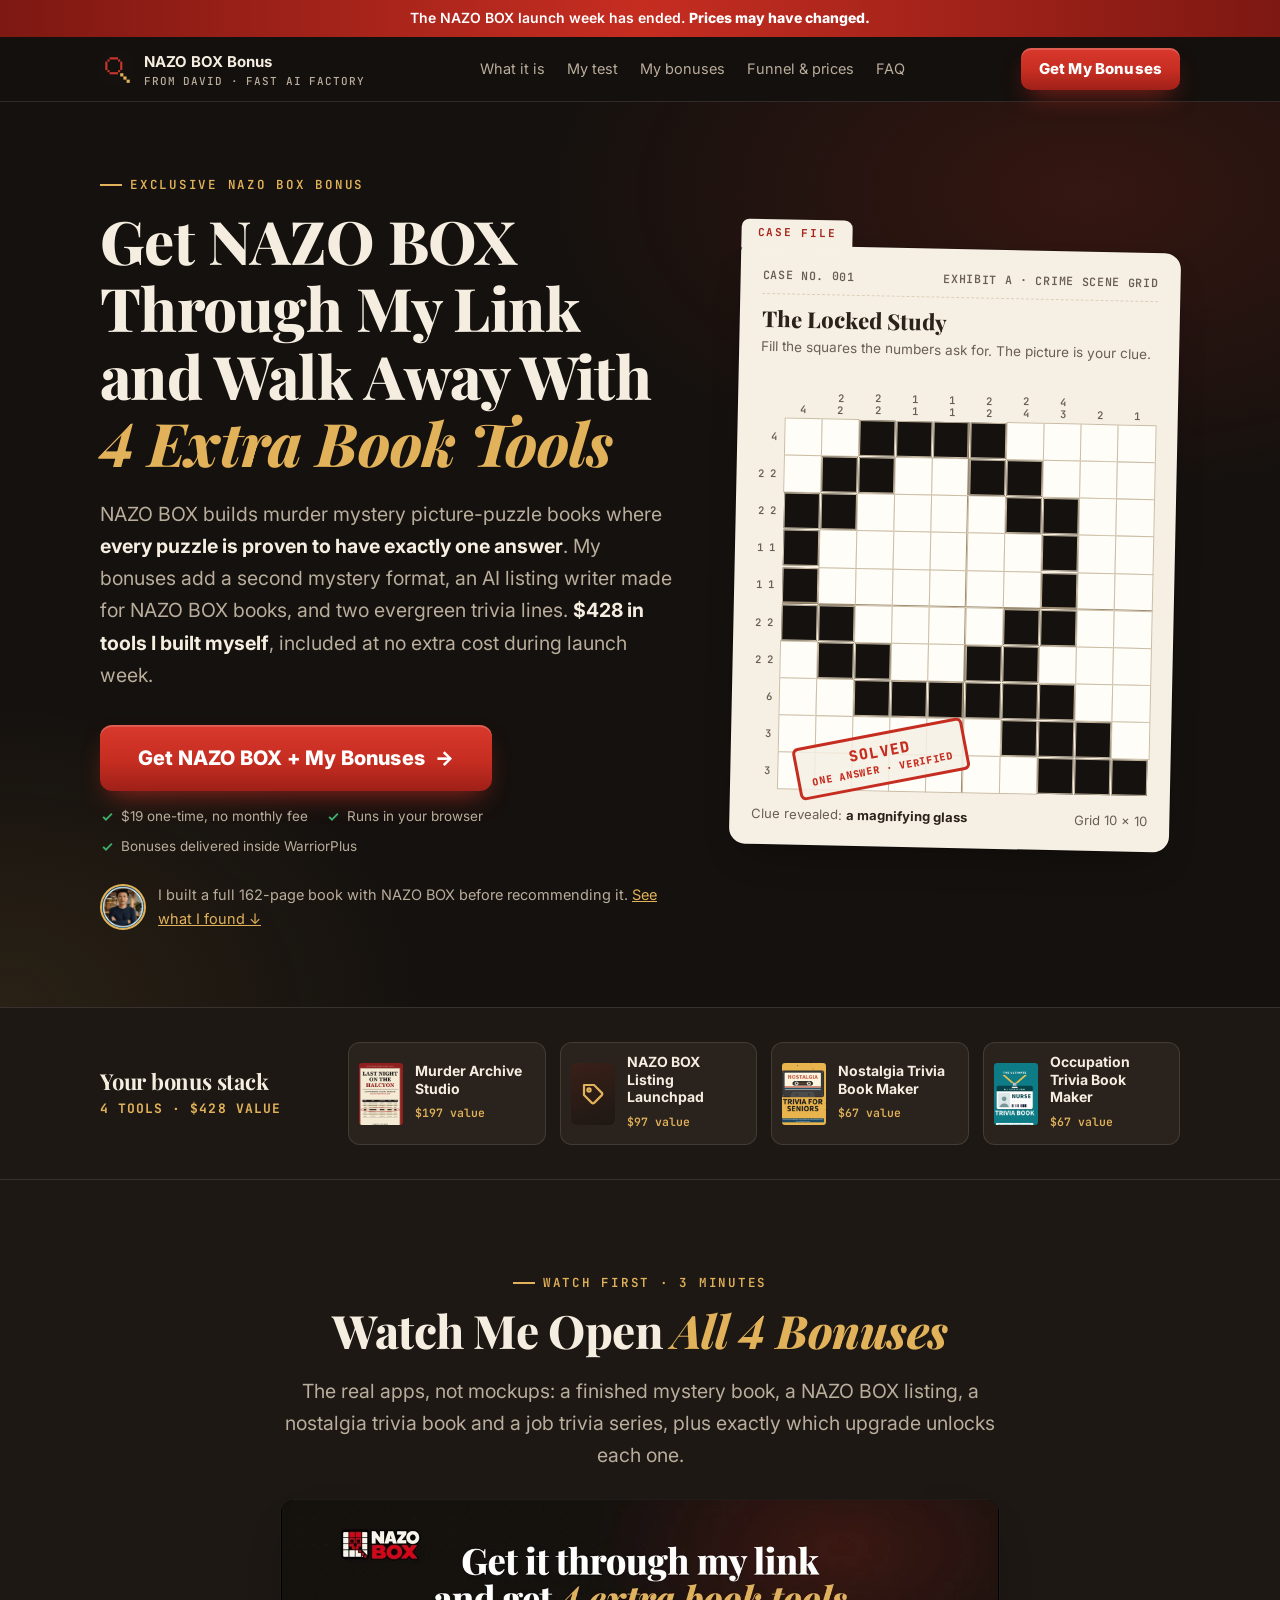
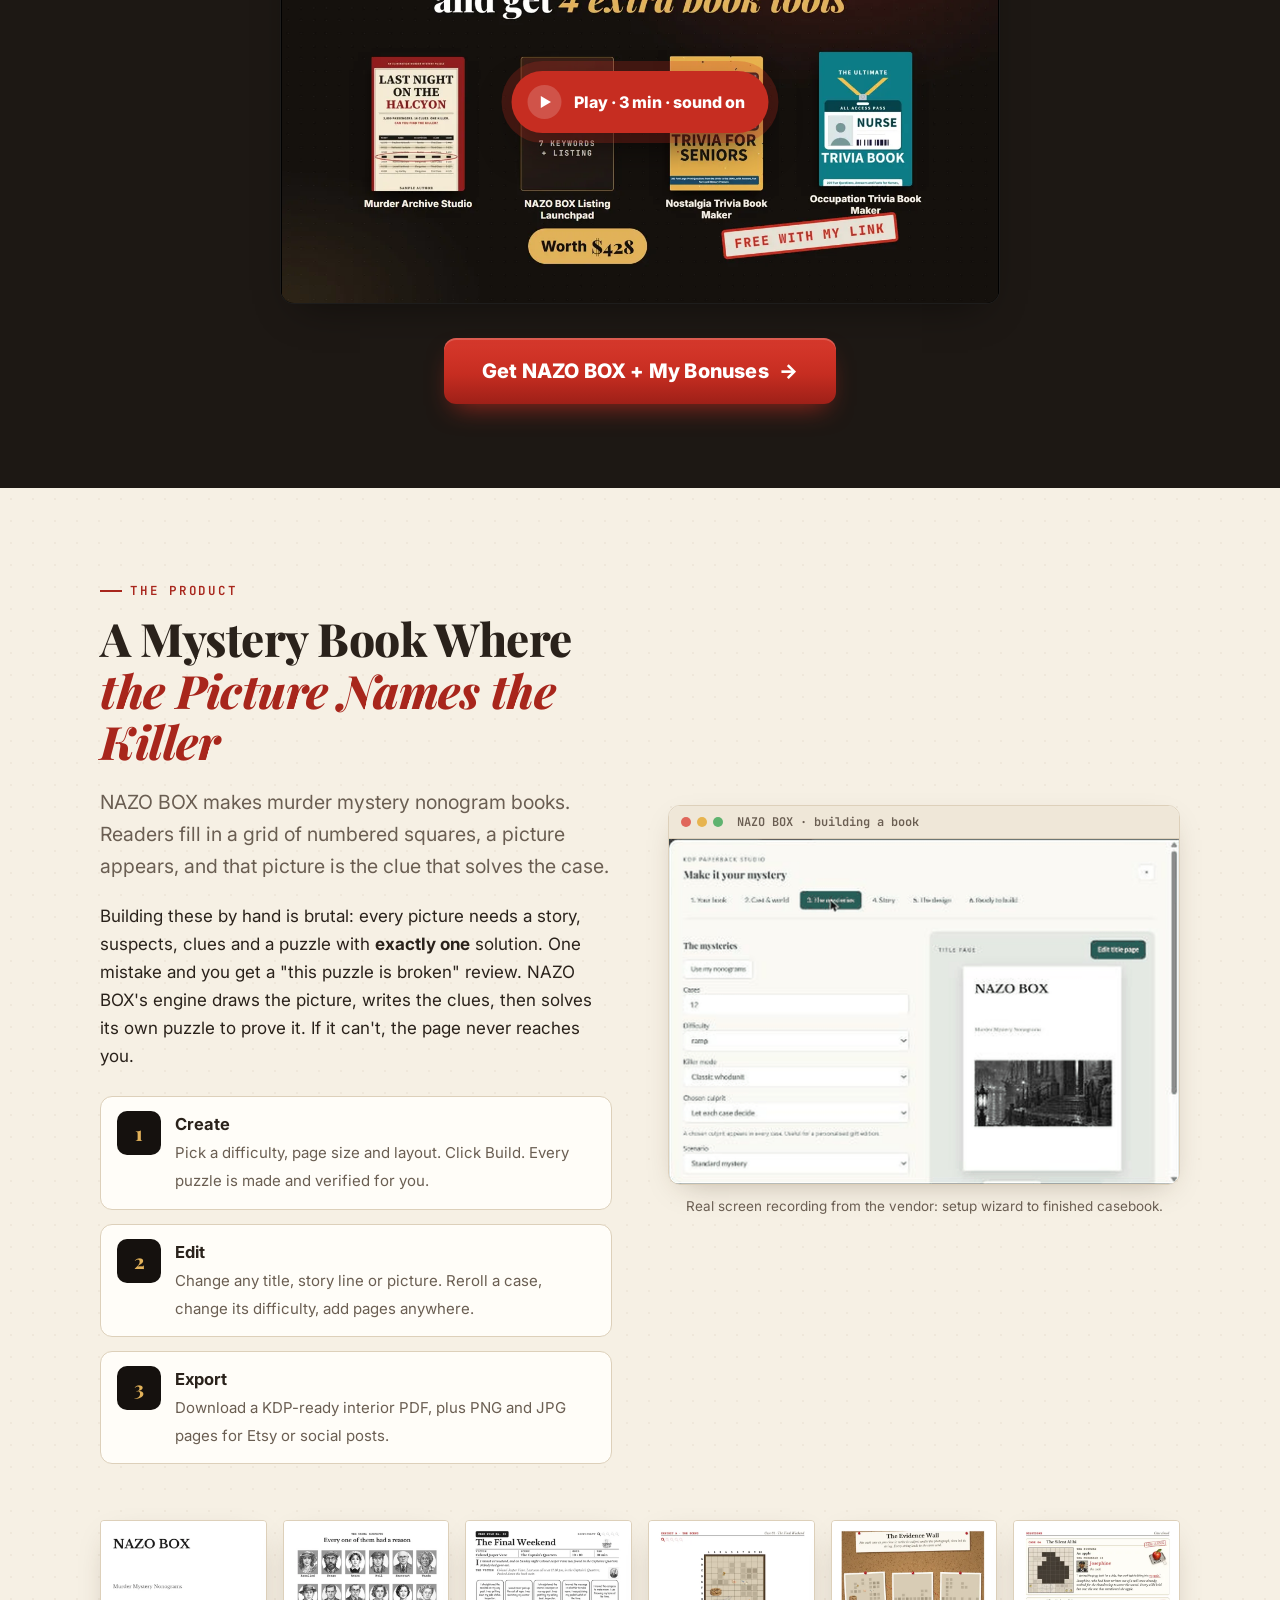
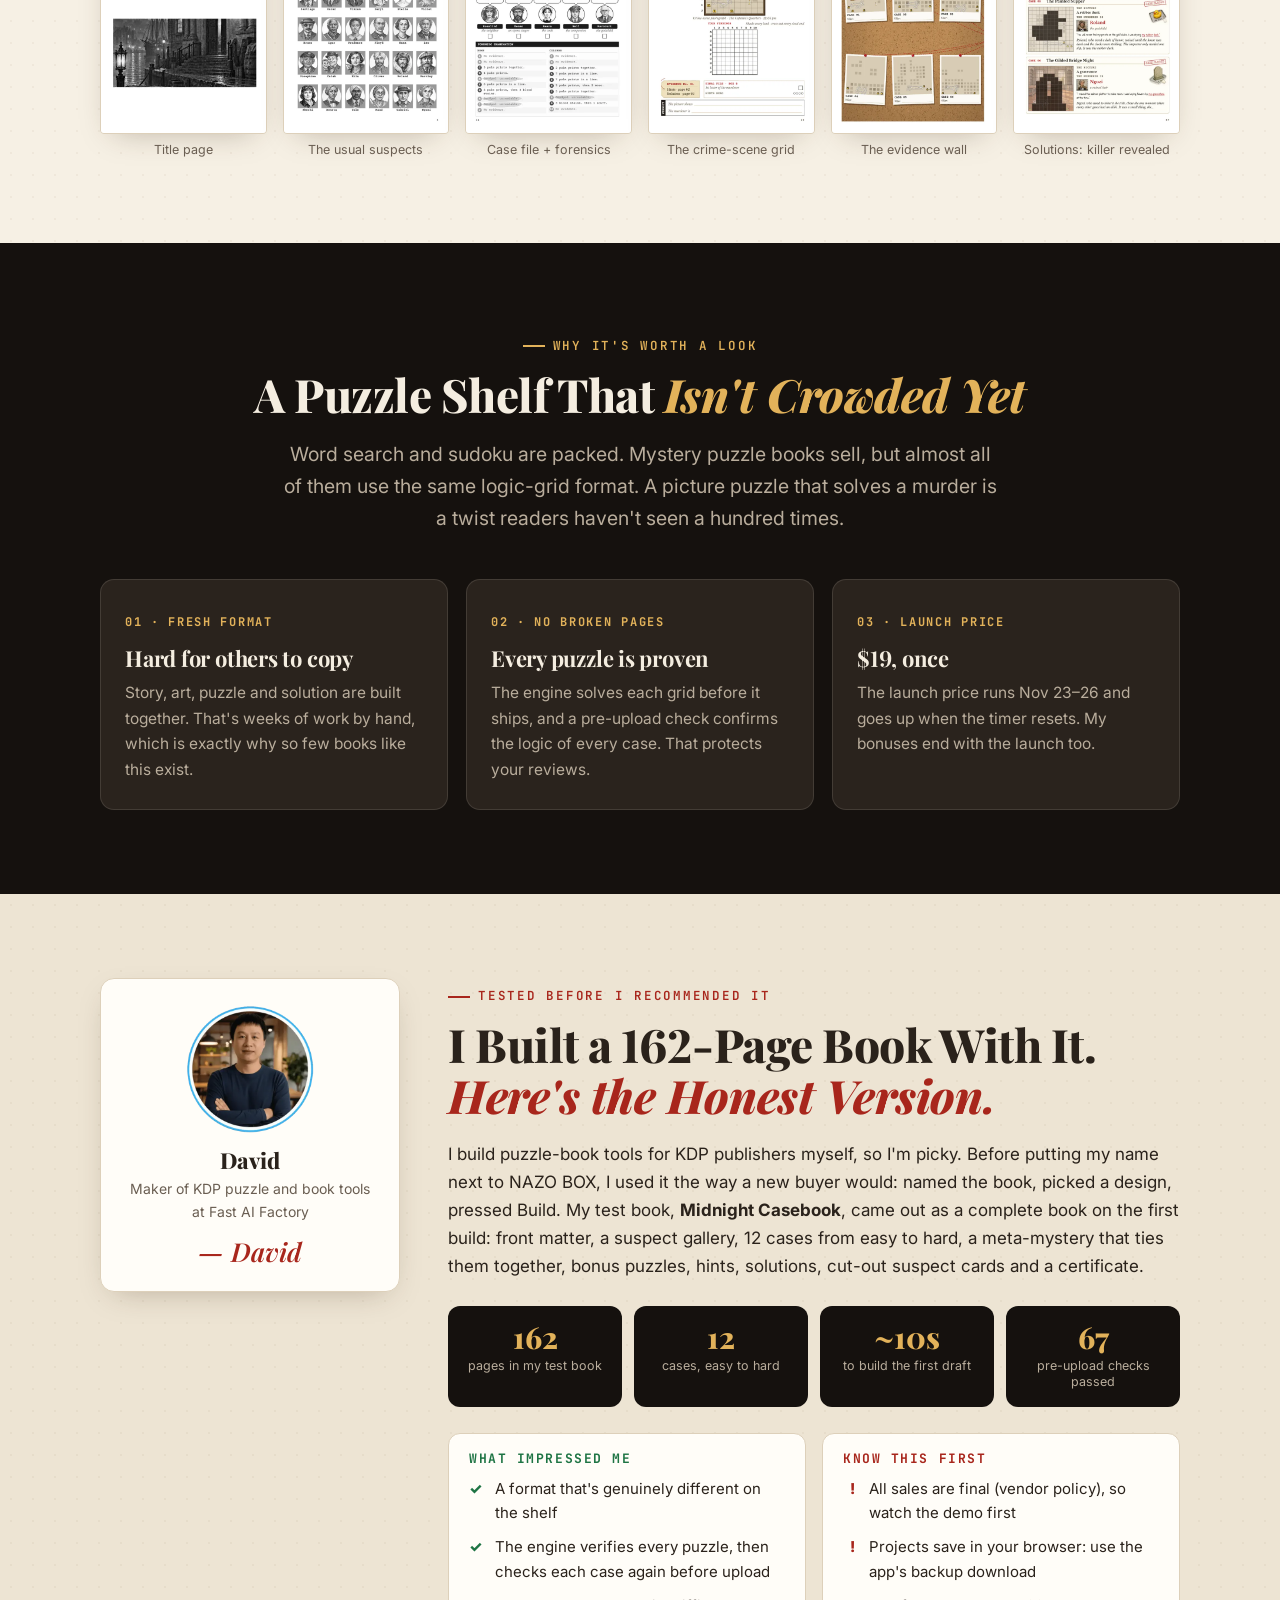
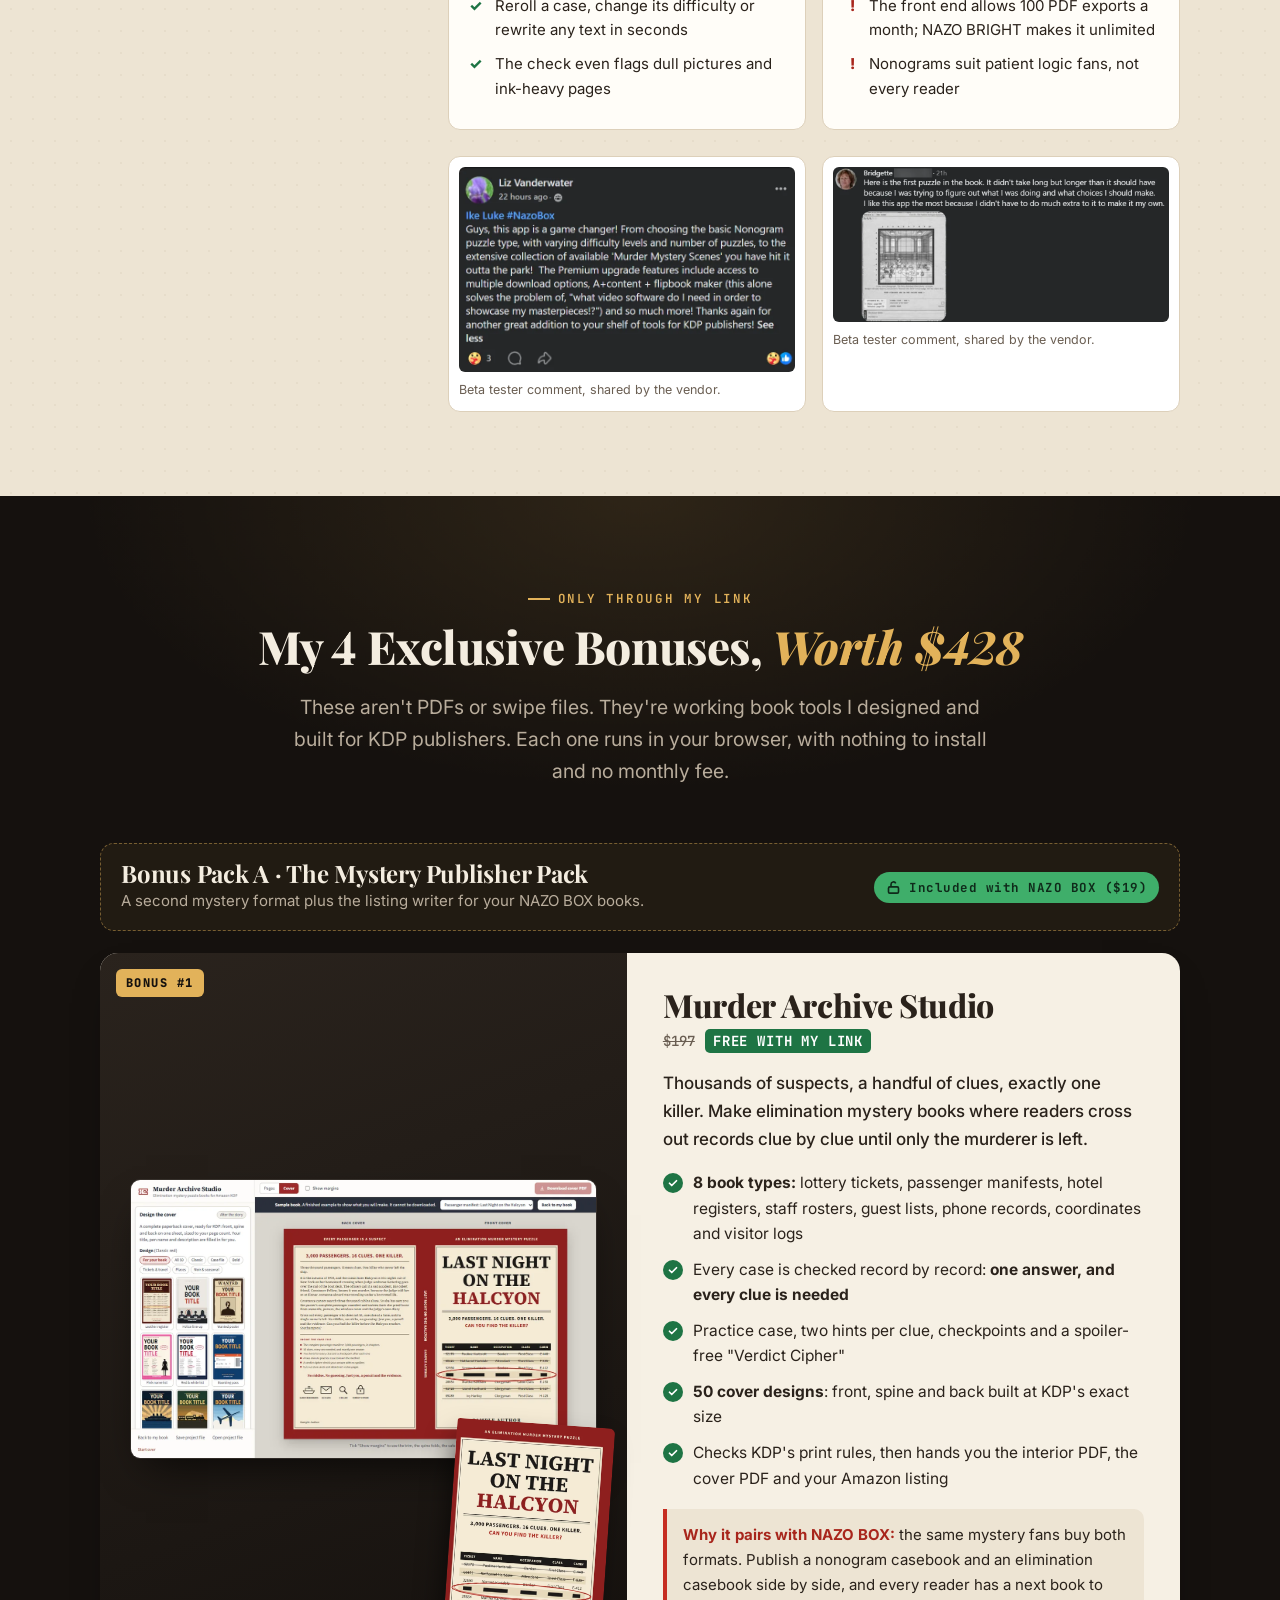
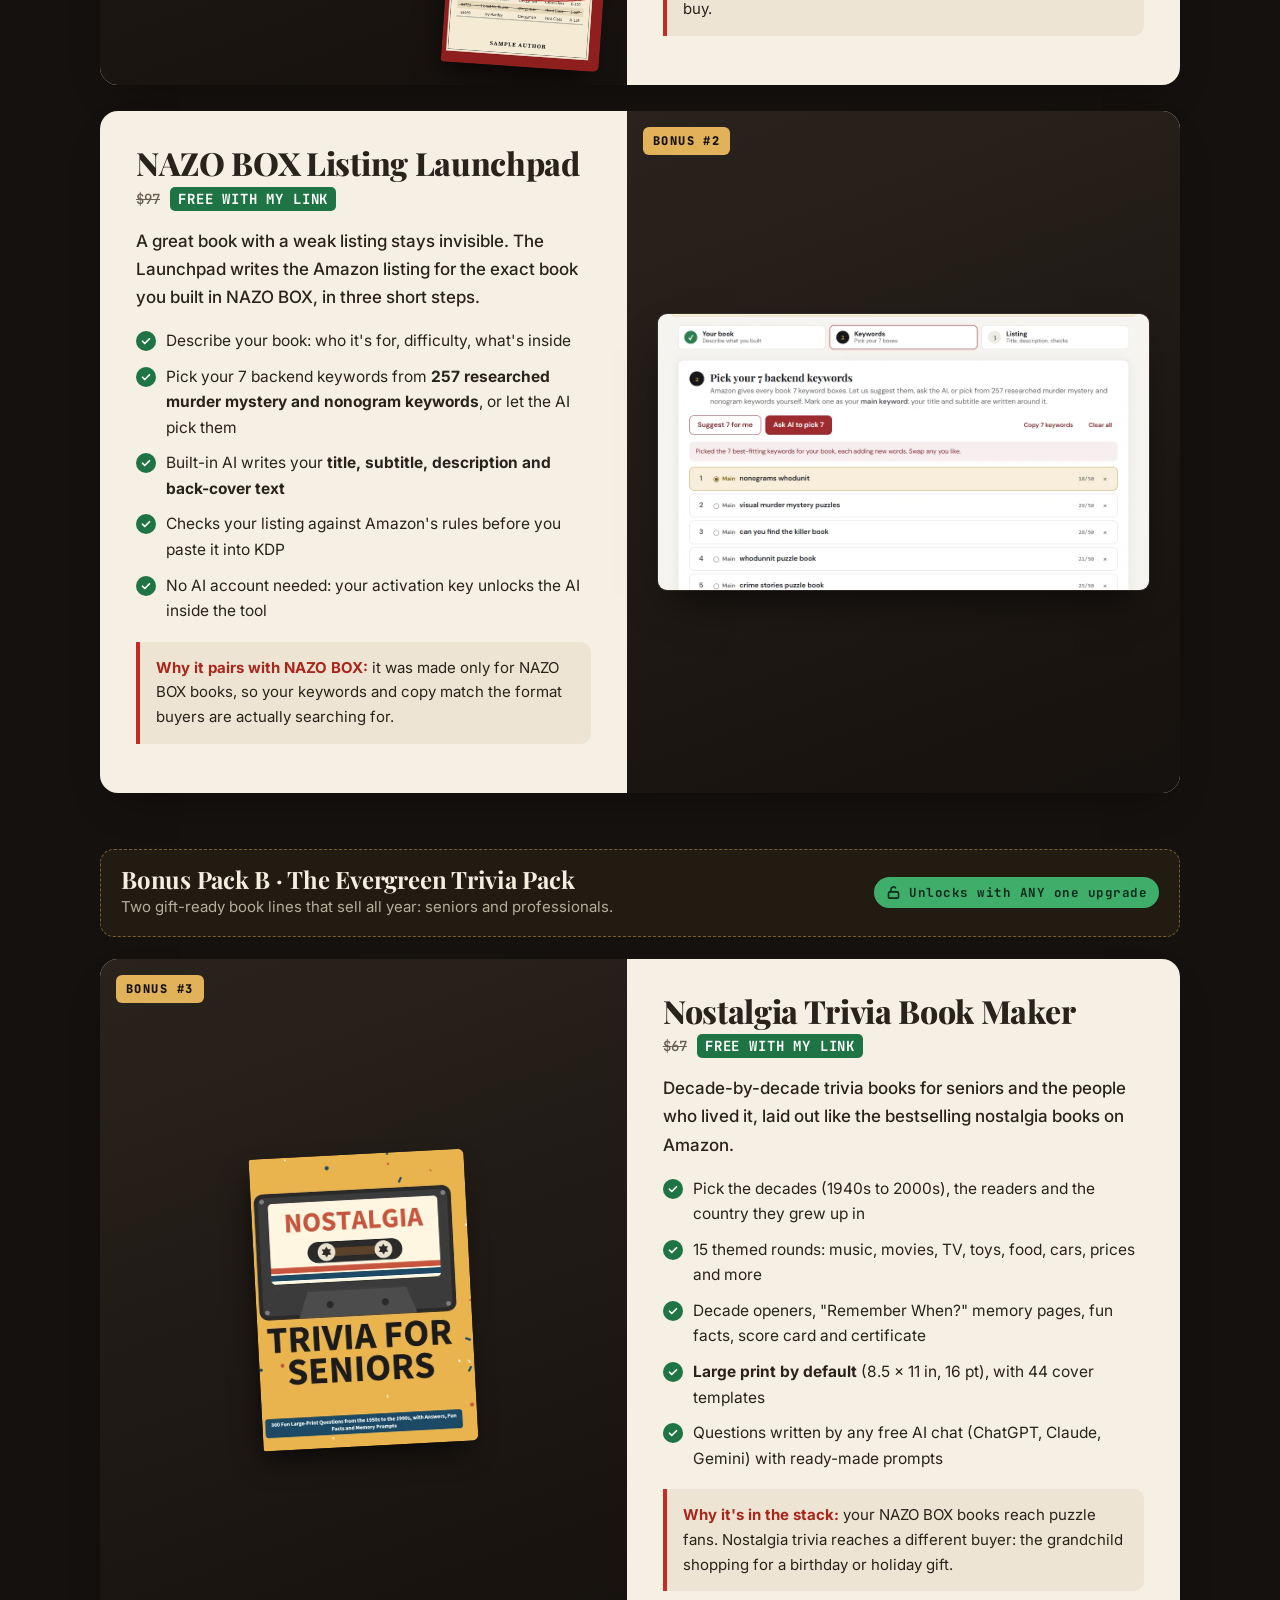
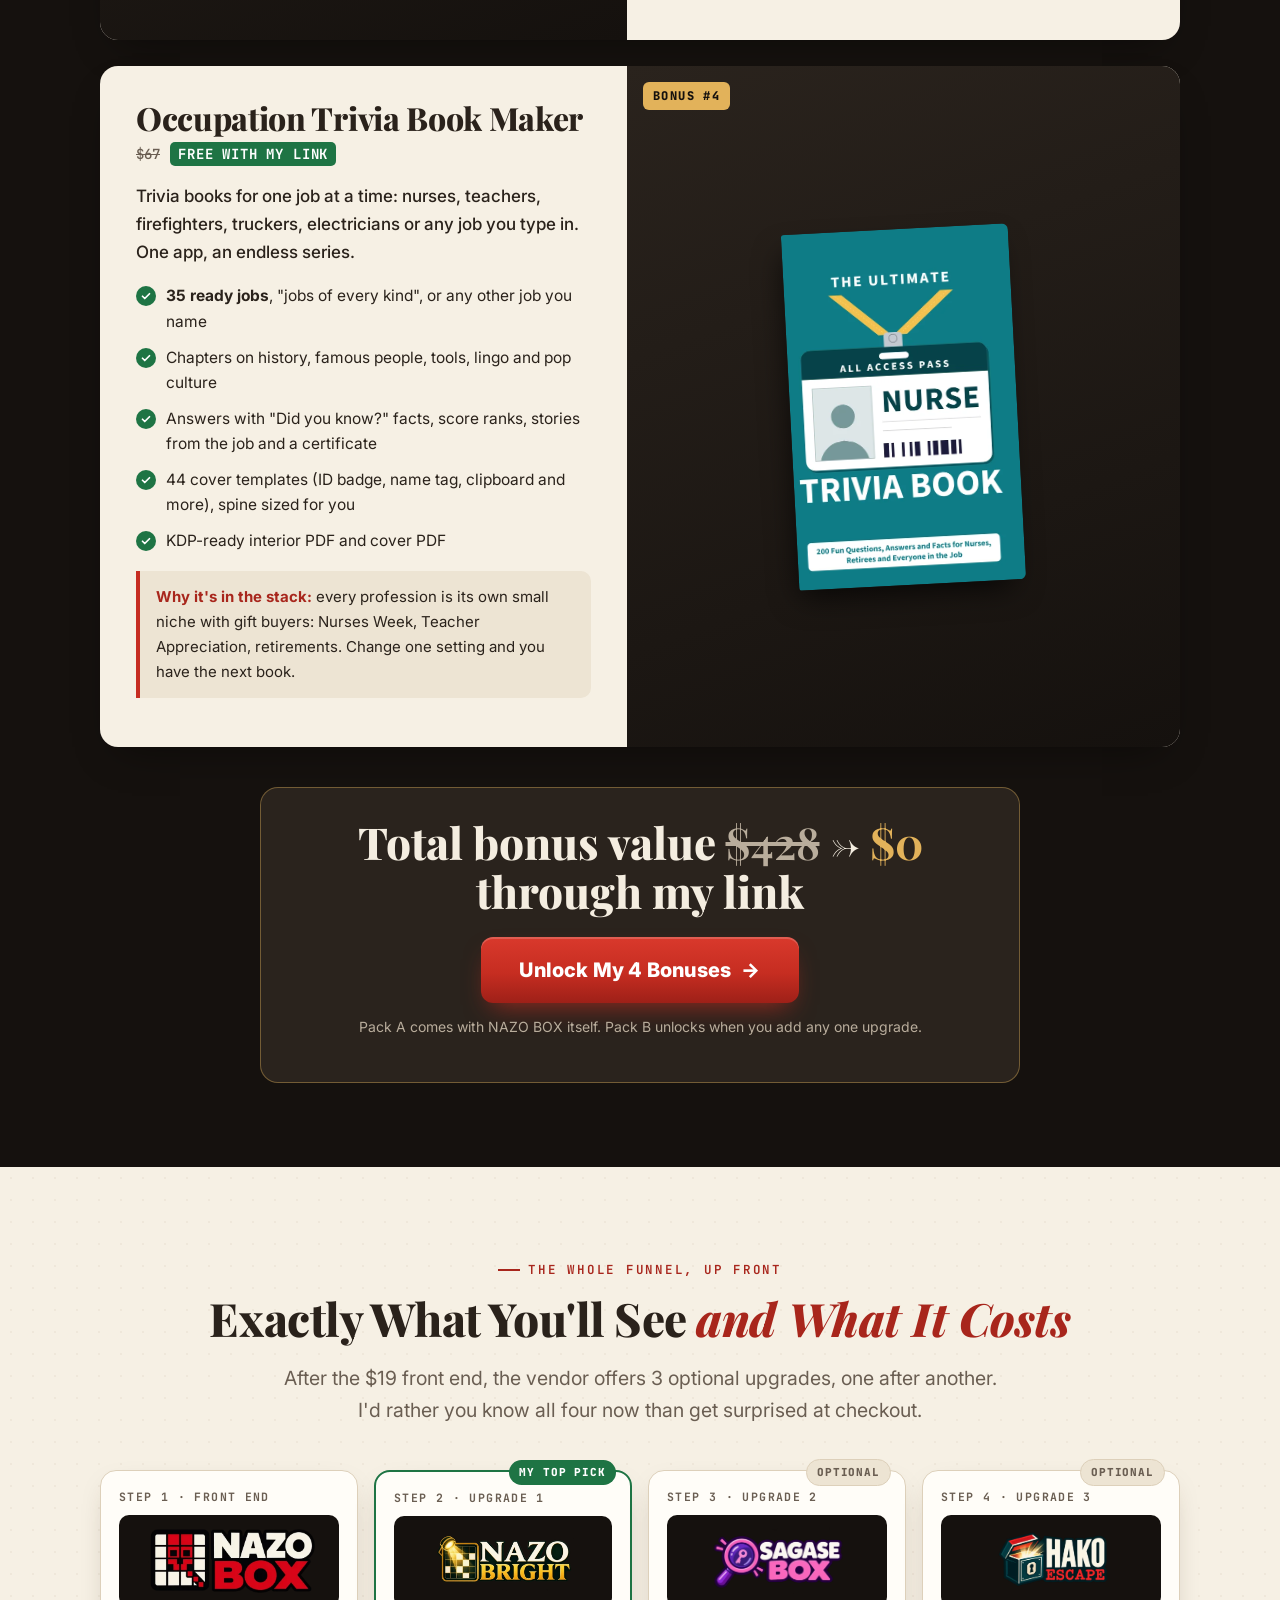
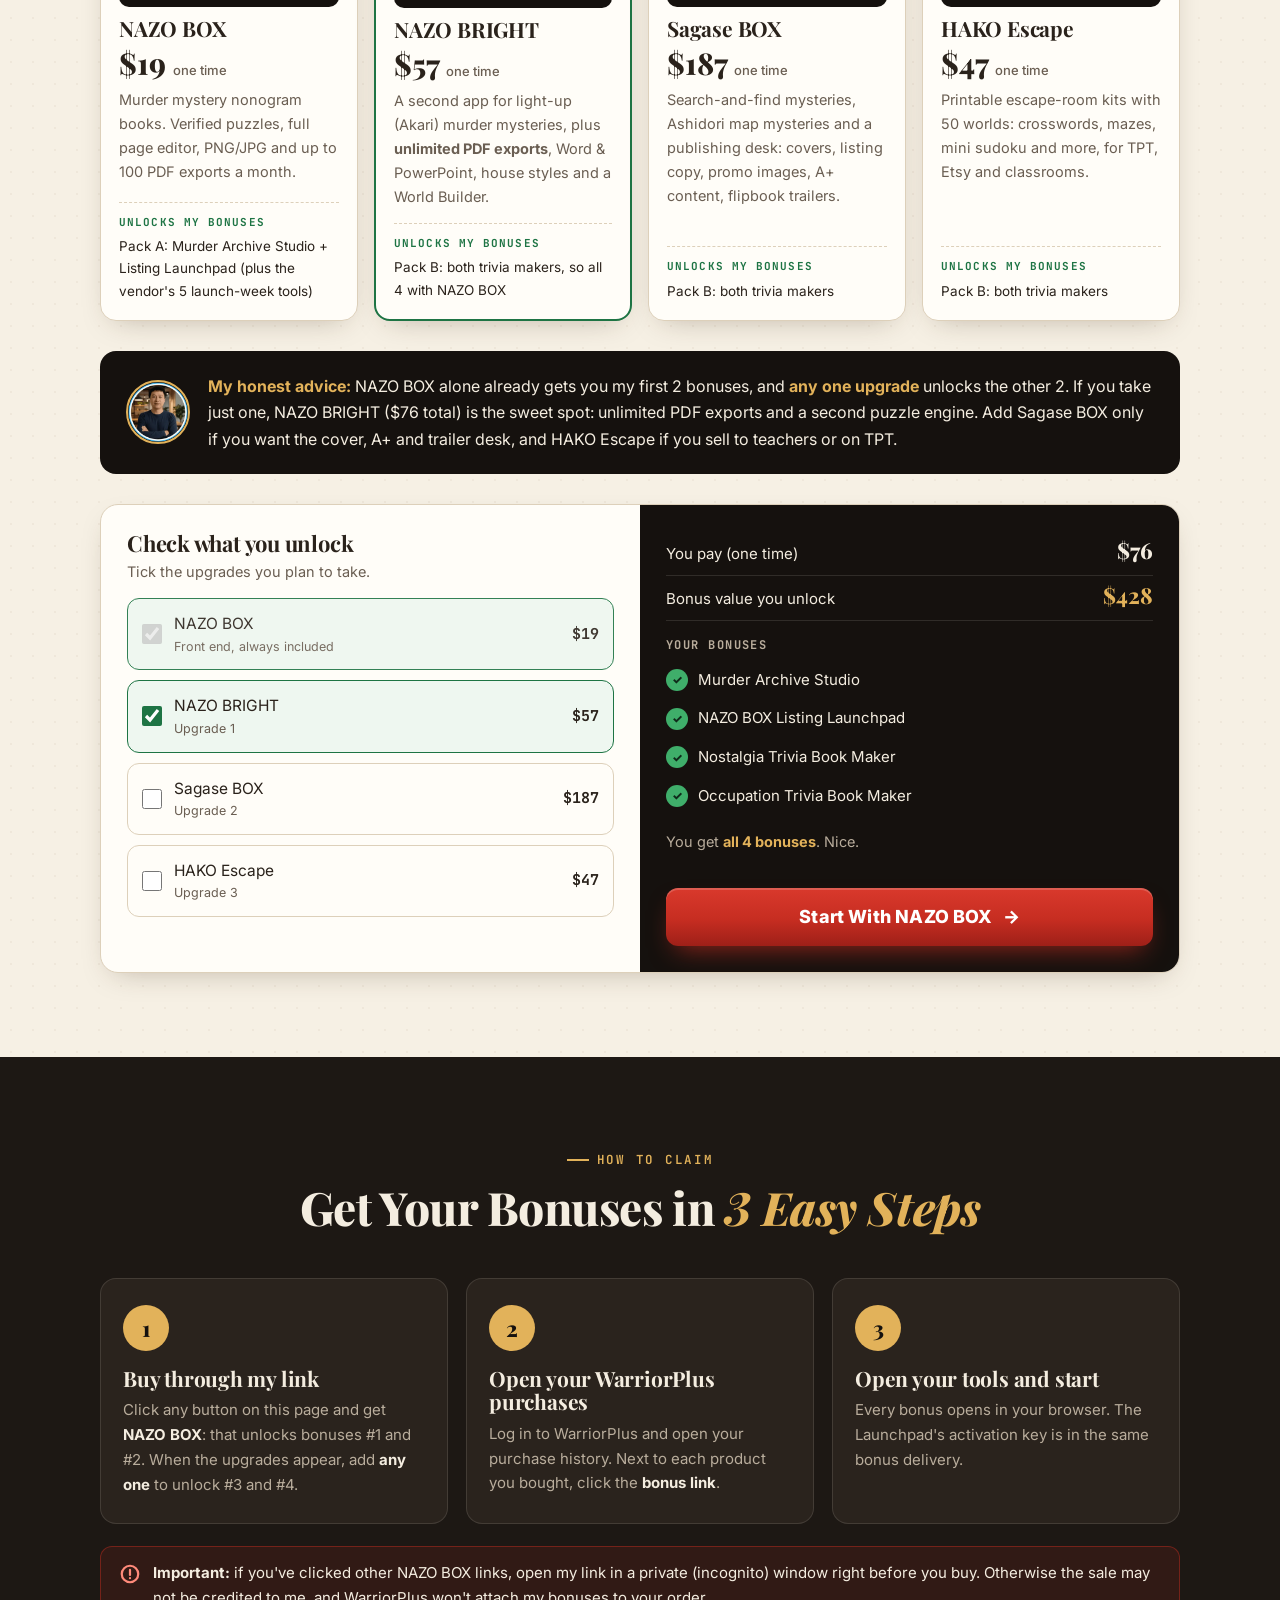
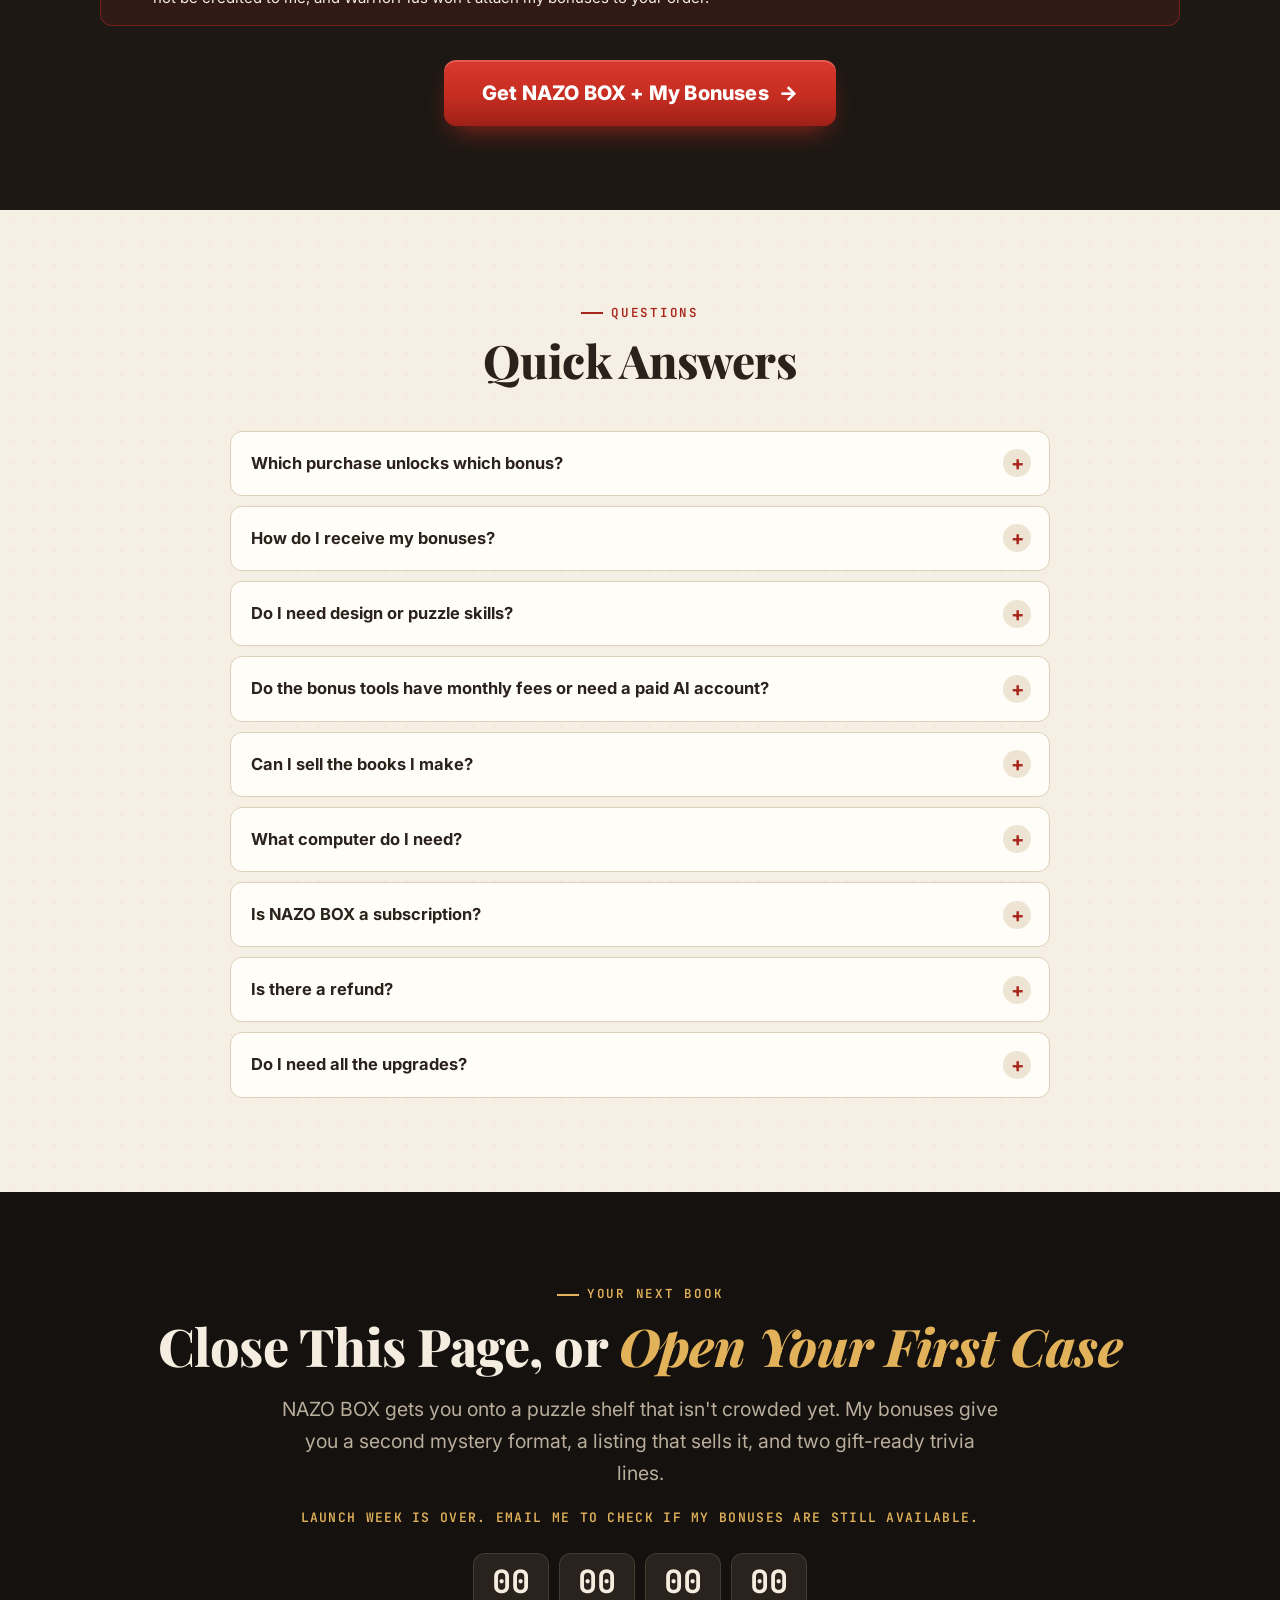
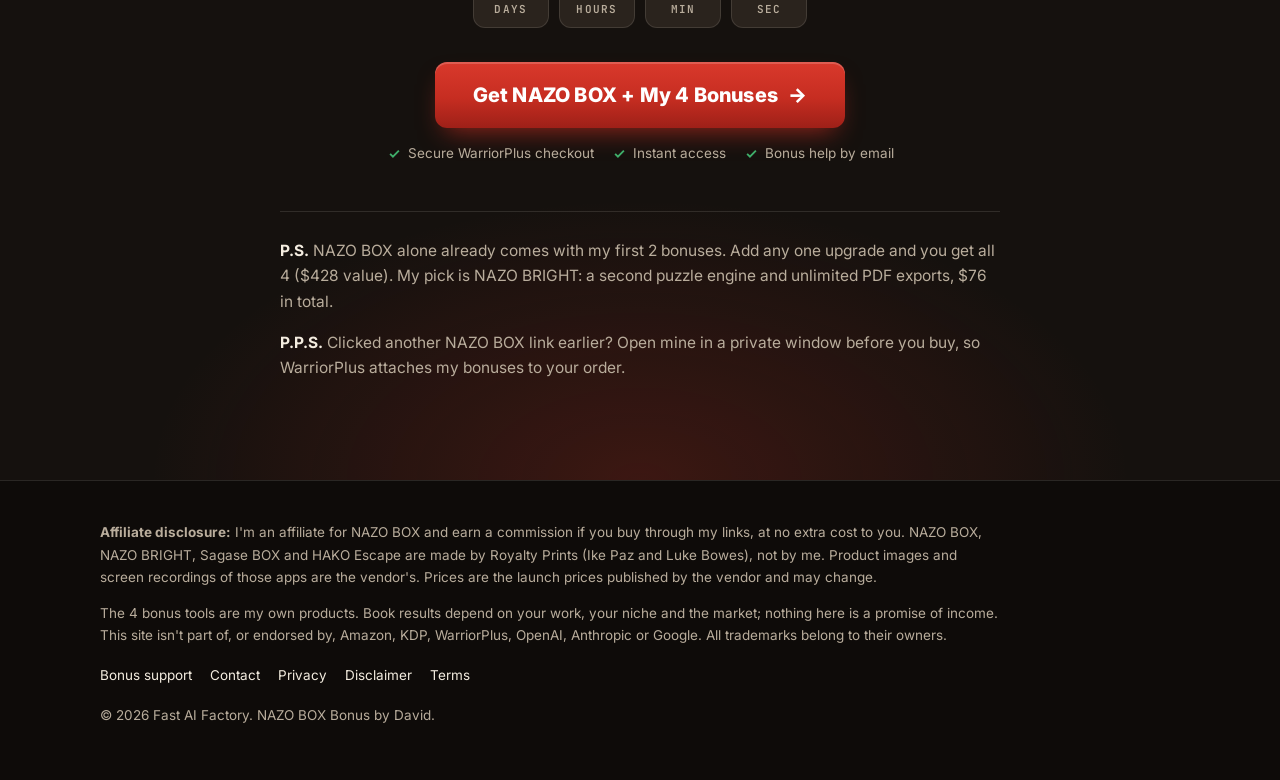
==== commit f27af52a: "NAZO BOX: version the video URL so browsers fetch the current cut Co-Authored-By: Claude Opus 5.5 <n" ====
--- a/public/nazo-box/index.html
+++ b/public/nazo-box/index.html
@@ -117,9 +117,9 @@
         <p class="lead">The real apps, not mockups: a finished mystery book, a NAZO BOX listing, a nostalgia trivia book
           and a job trivia series, plus exactly which upgrade unlocks each one.</p>
         <div class="video-frame" style="margin-top:28px">
-          <video id="bonus-video" controls playsinline preload="none" poster="video/bonus-poster.webp"
+          <video id="bonus-video" controls playsinline preload="none" poster="video/bonus-poster.webp?v=20261120"
             aria-label="Video: David opens the 4 NAZO BOX bonus tools">
-            <source src="video/bonus.mp4" type="video/mp4">
+            <source src="video/bonus.mp4?v=20261120" type="video/mp4">
           </video>
           <button class="video-play" type="button" aria-label="Play the bonus video">
             <svg viewBox="0 0 24 24" aria-hidden="true"><path d="M8 5.5v13l11-6.5z" fill="currentColor"/></svg>
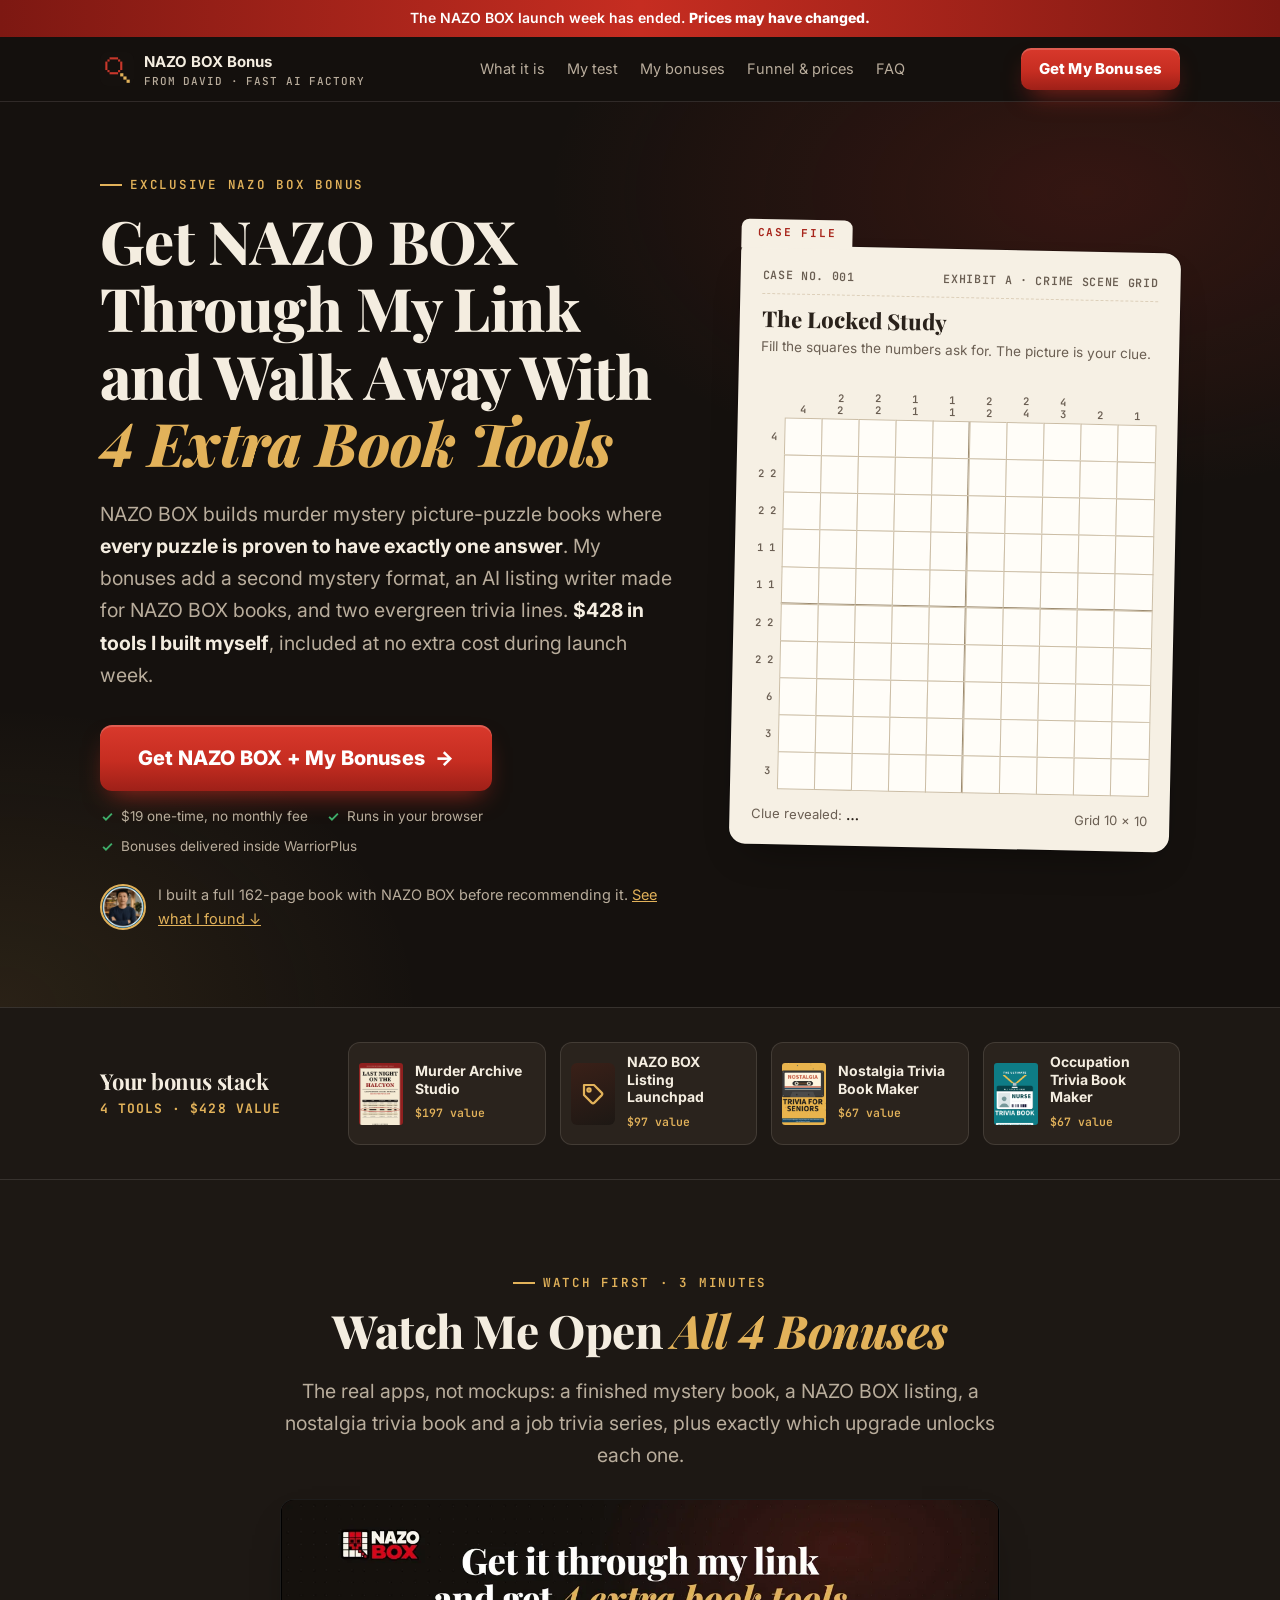
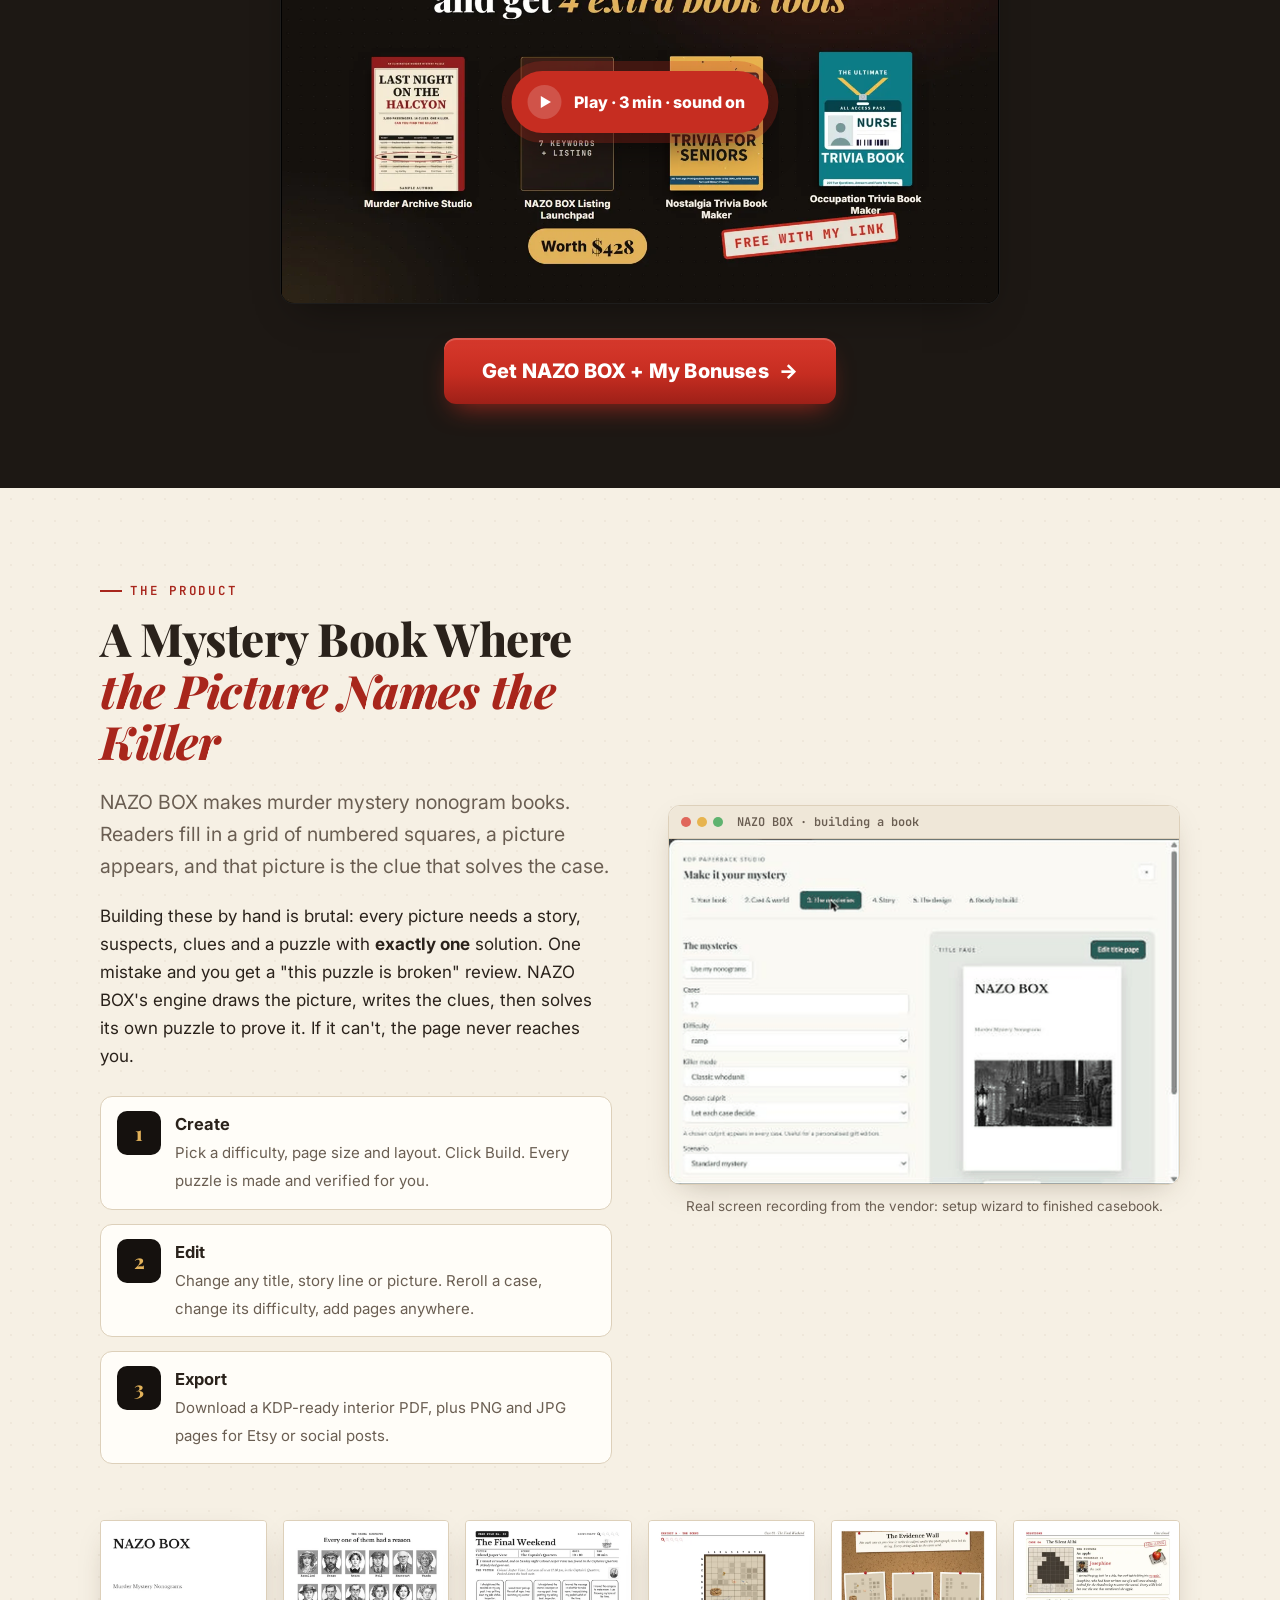
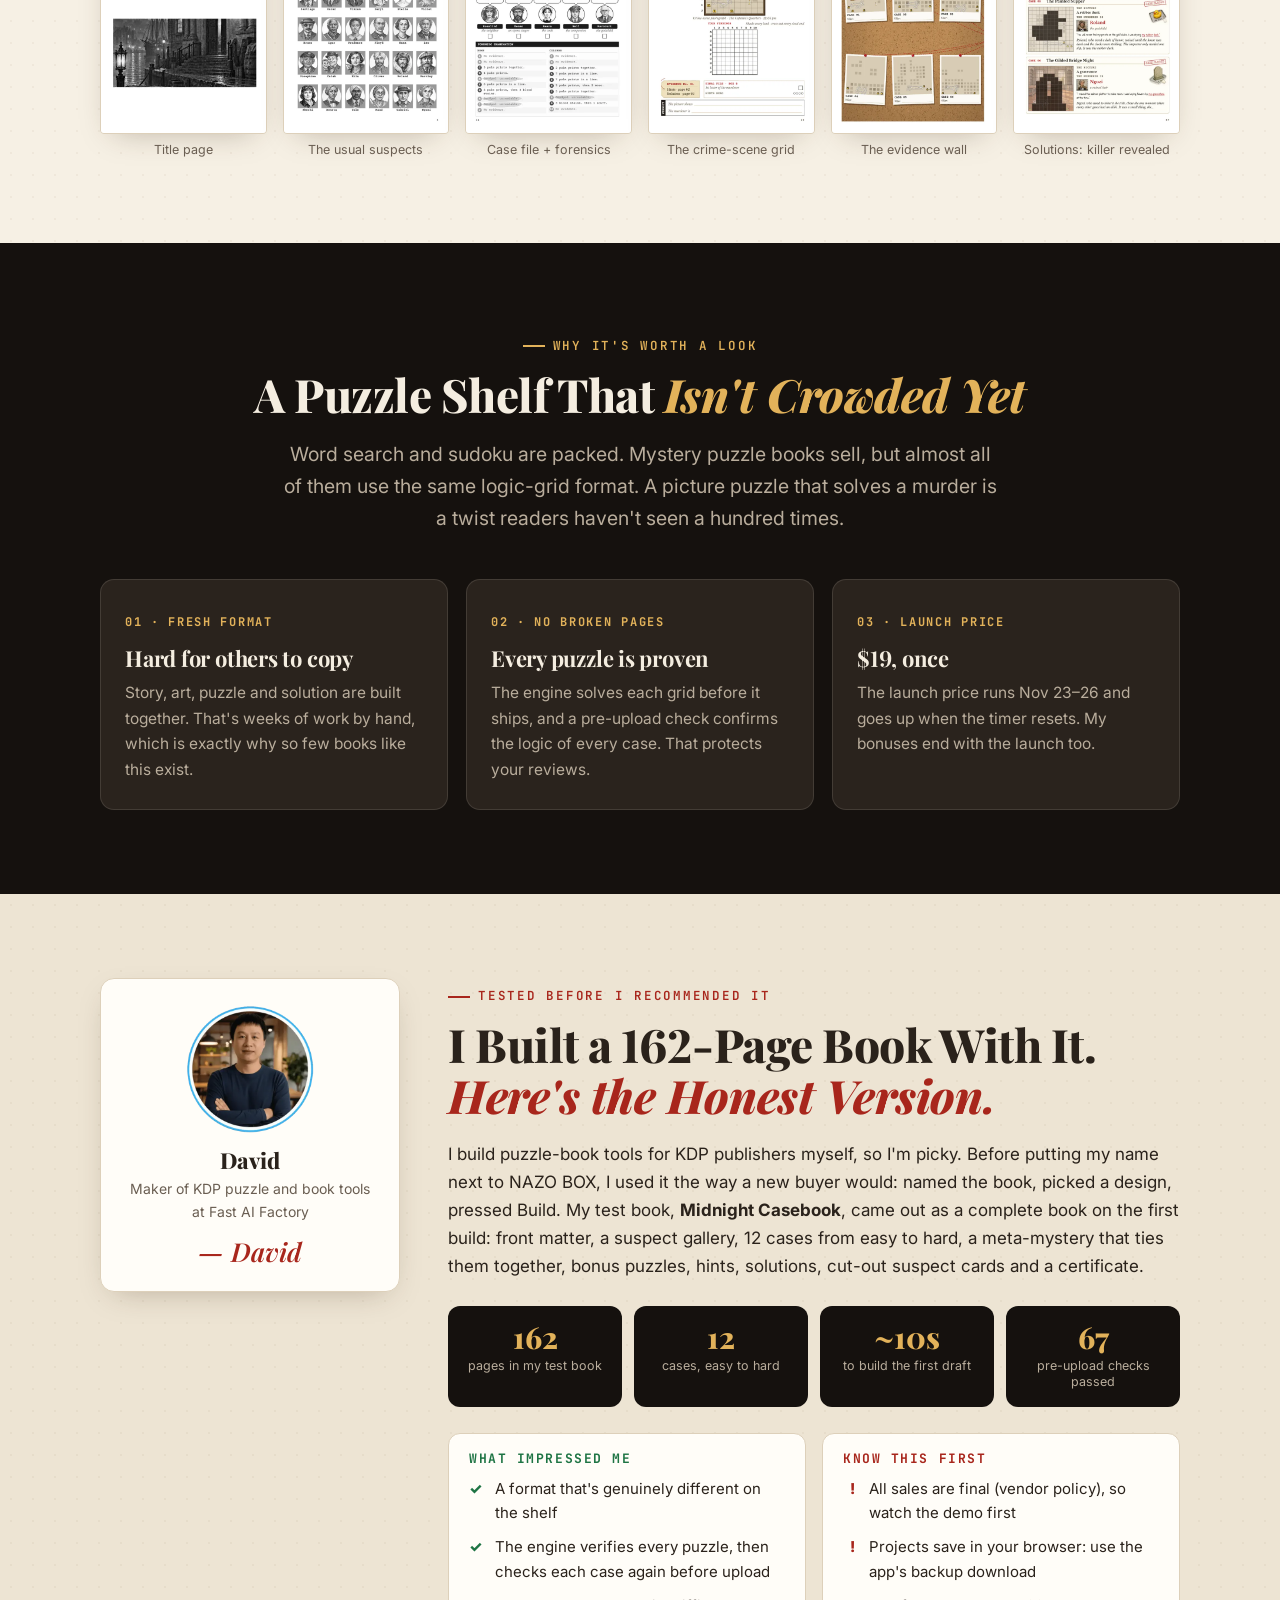
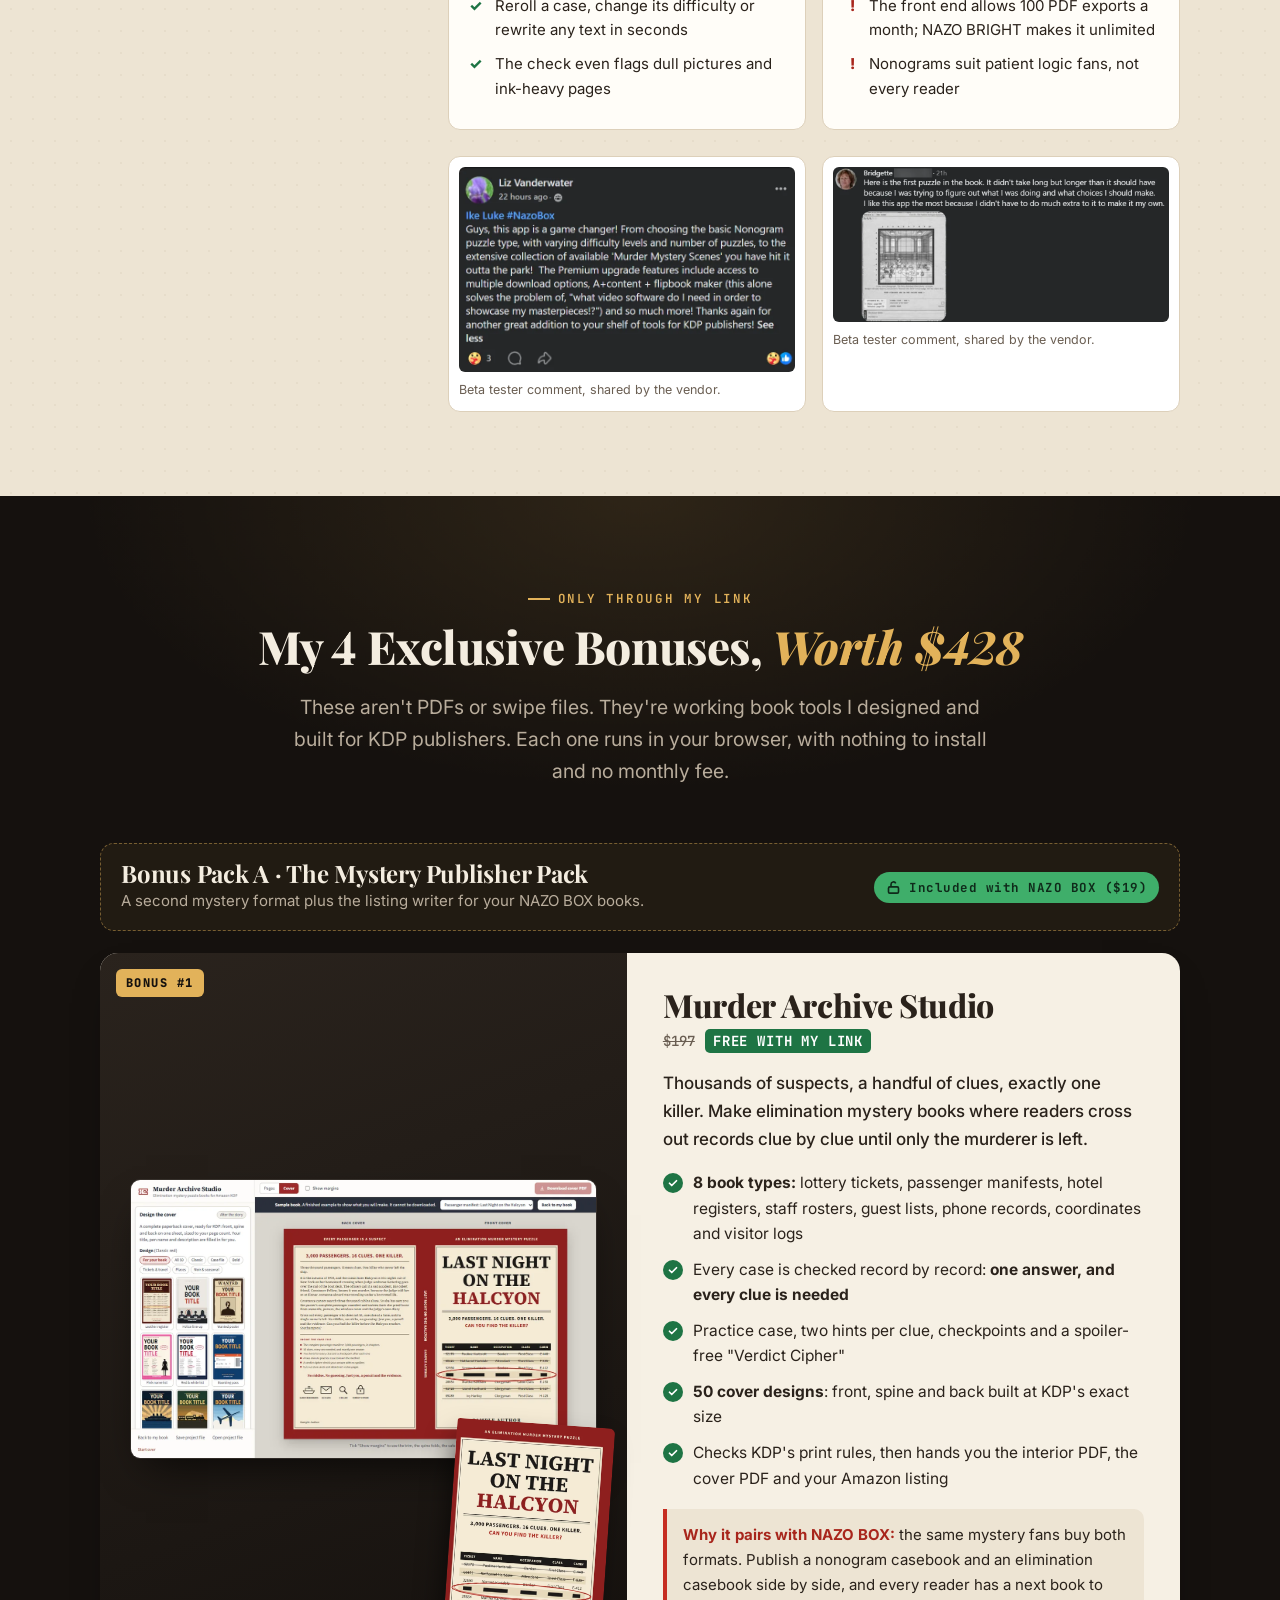
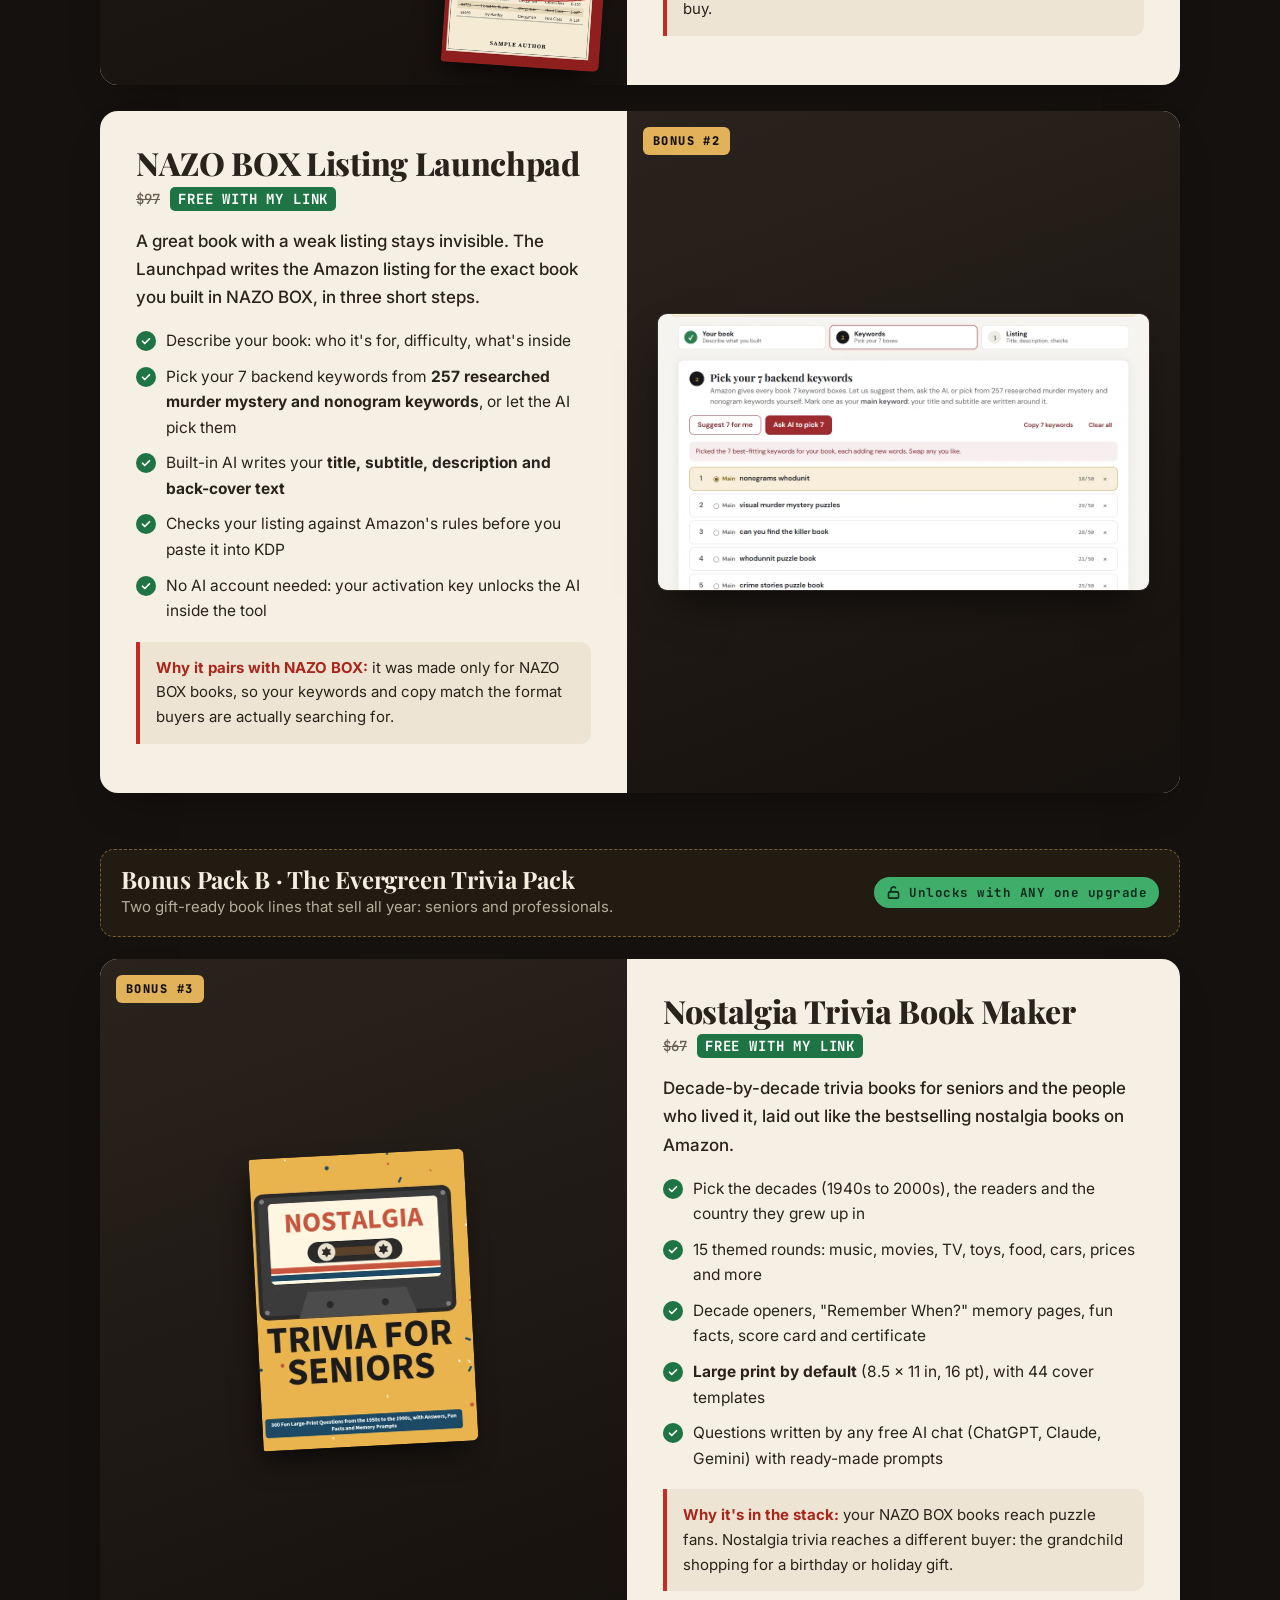
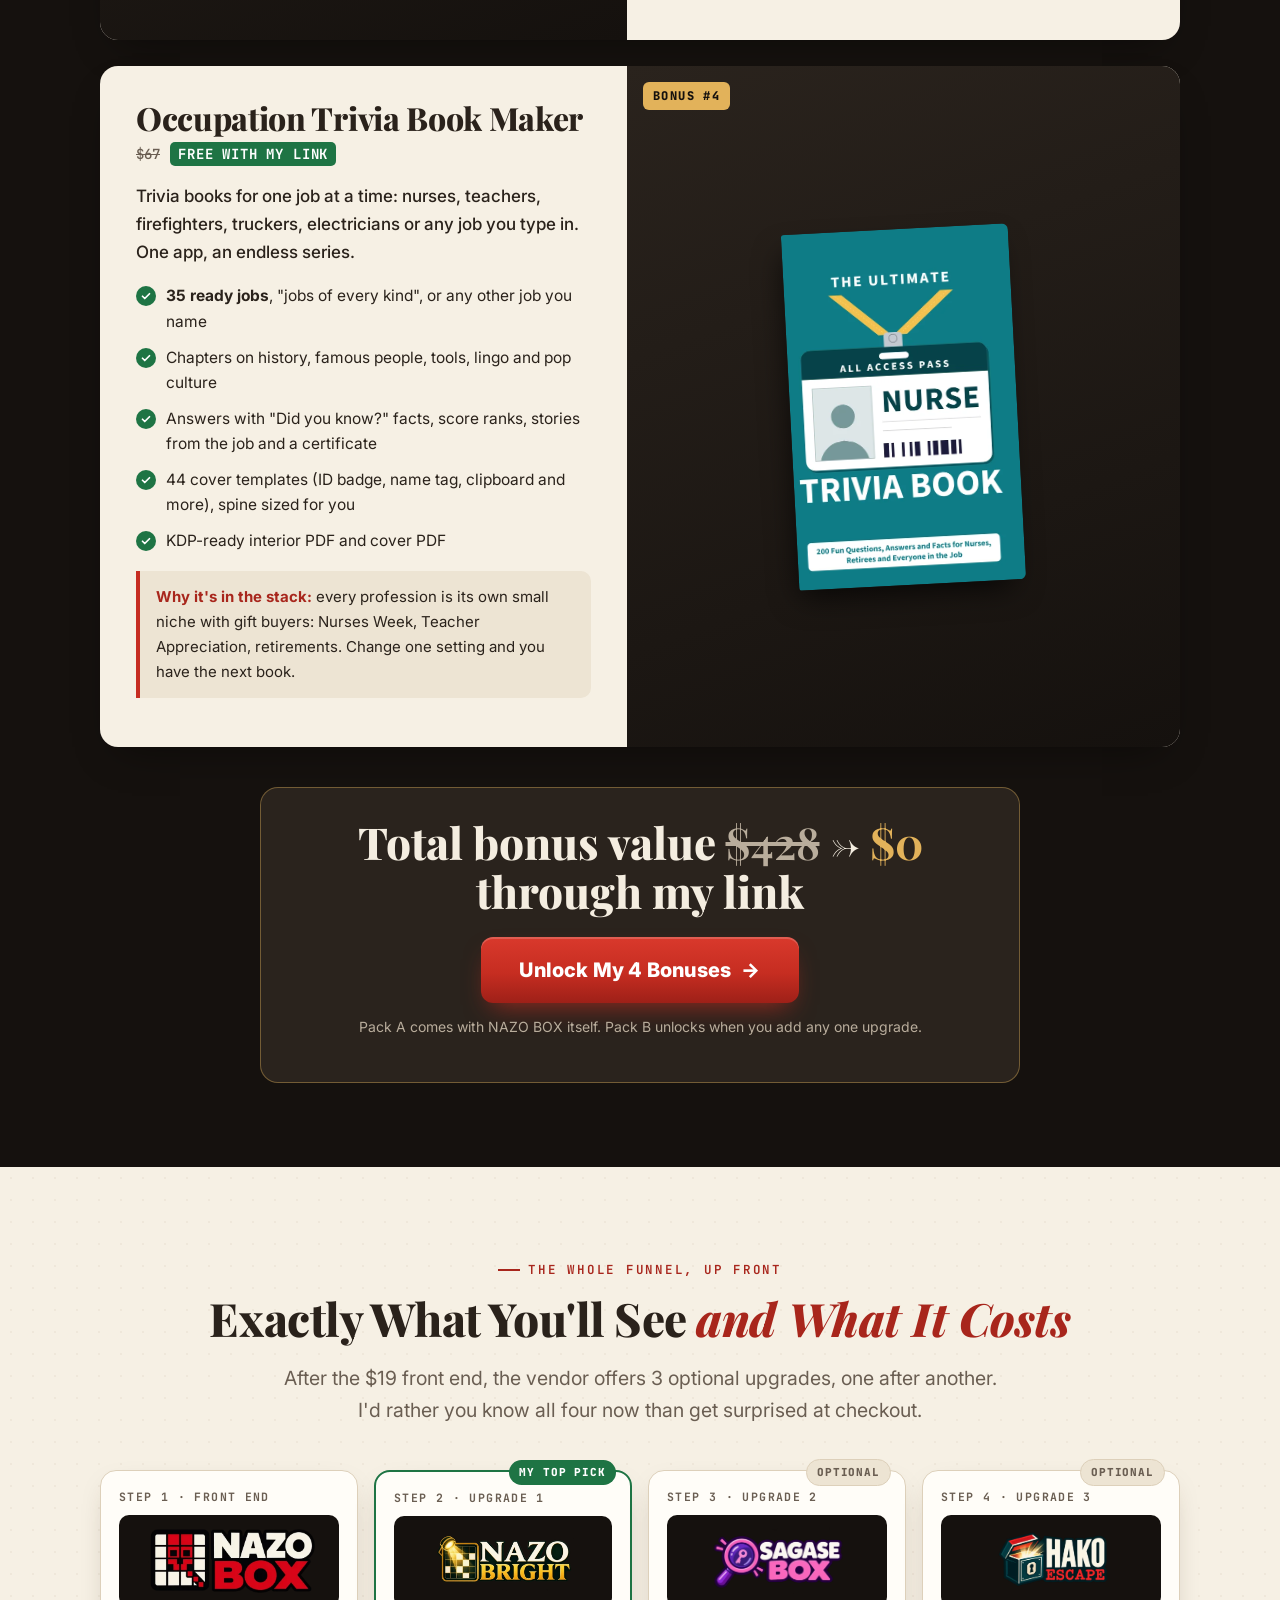
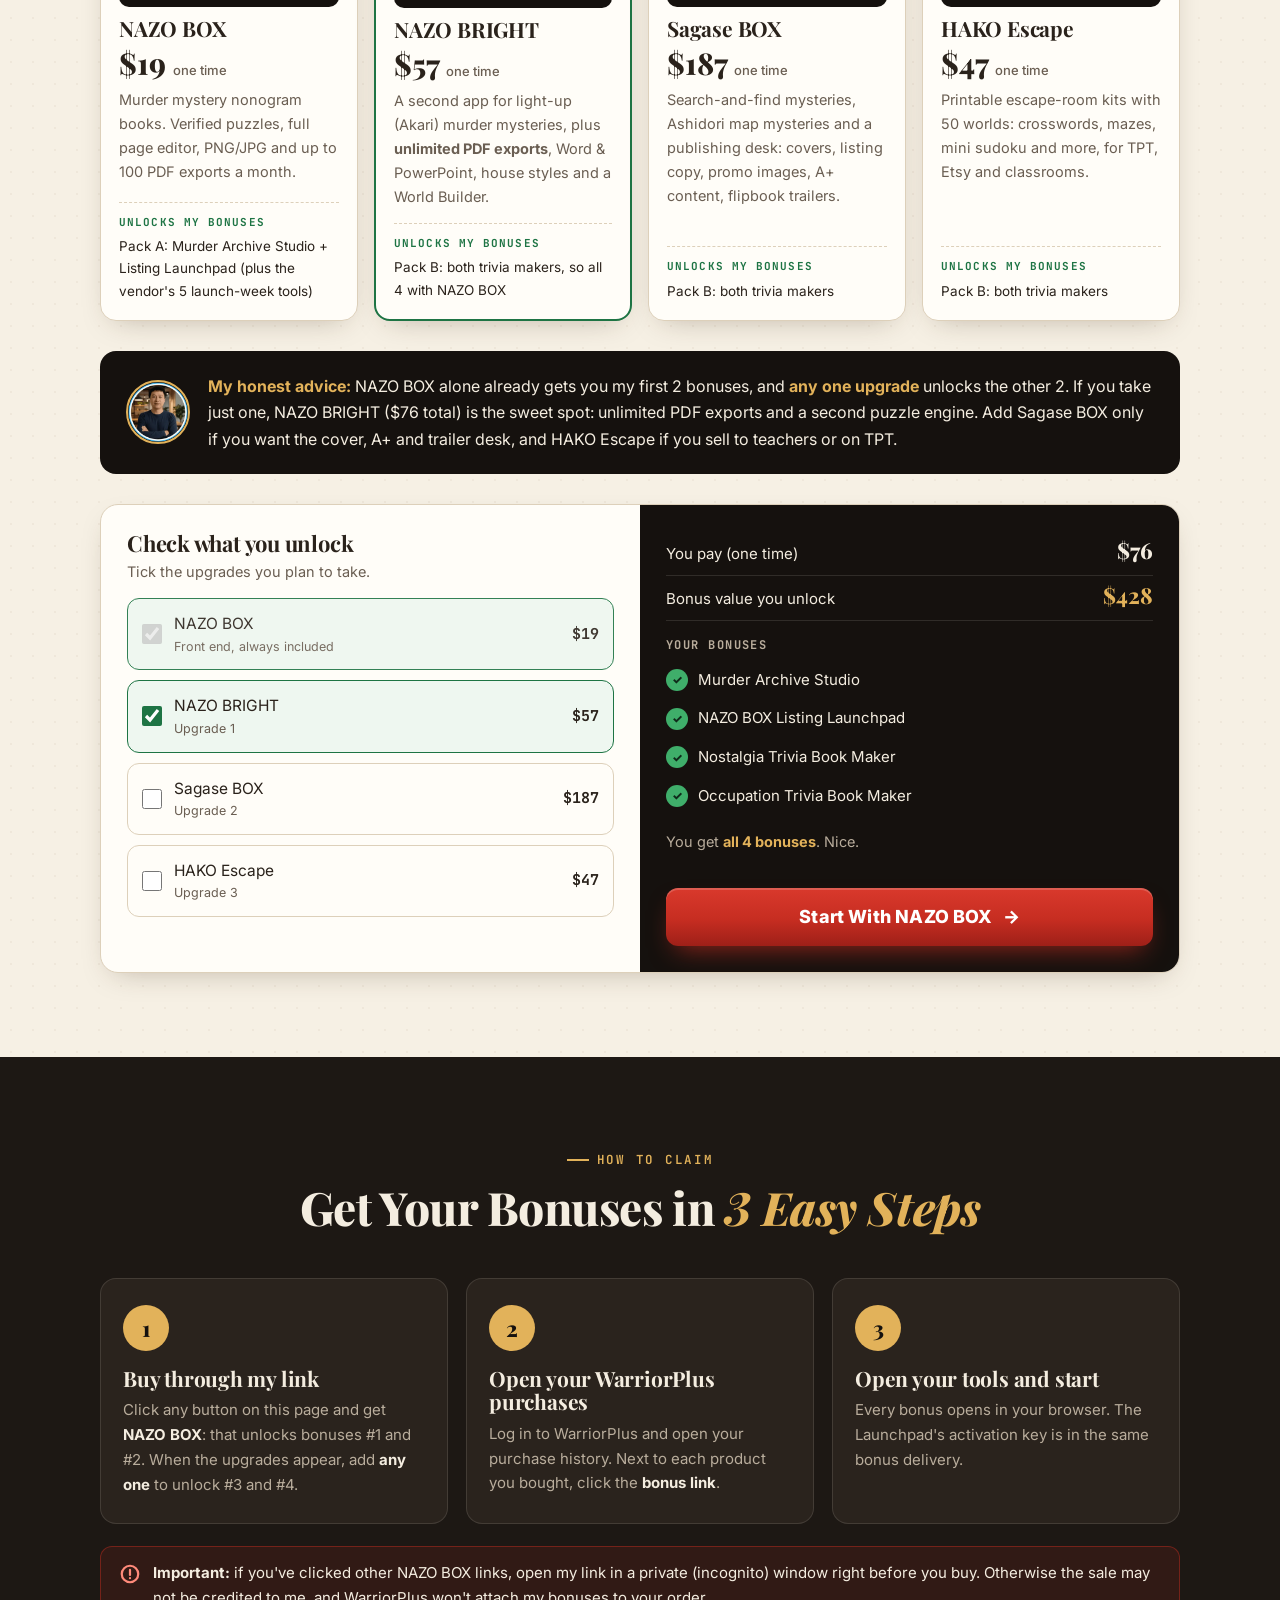
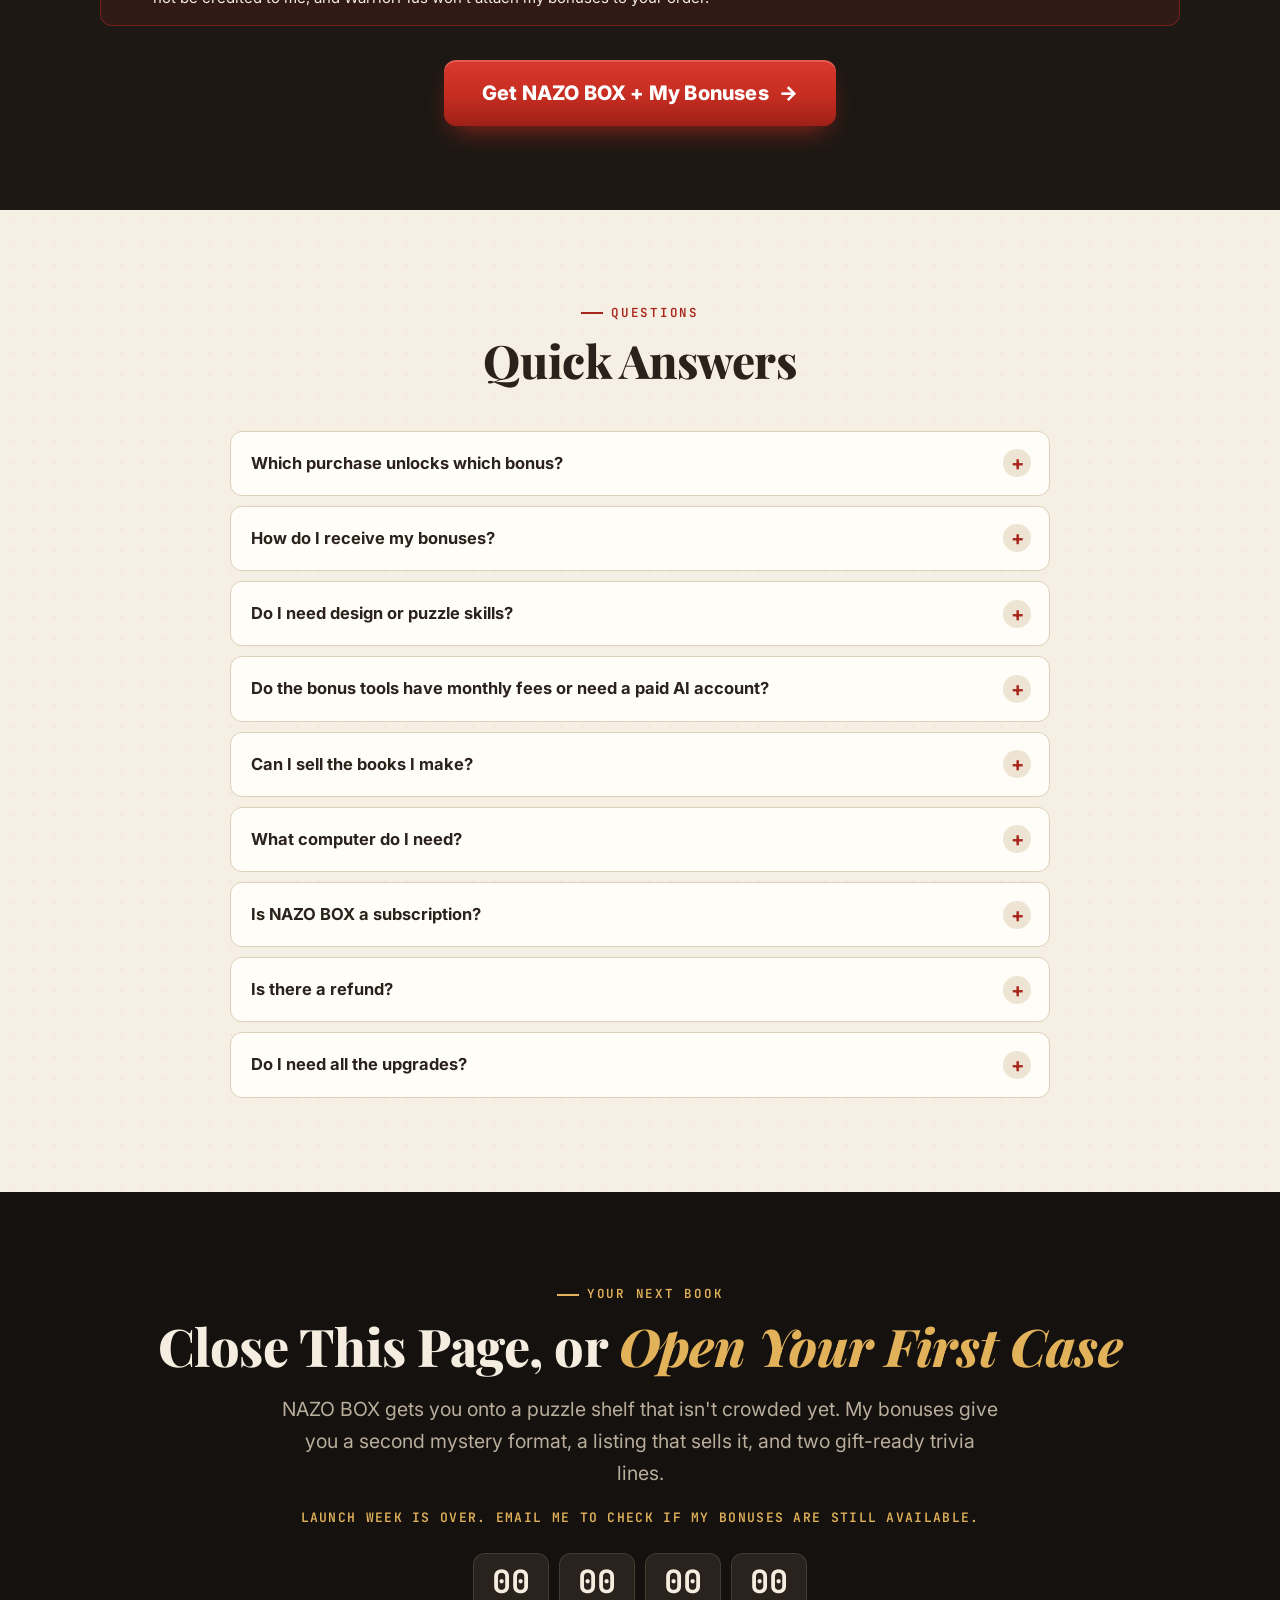
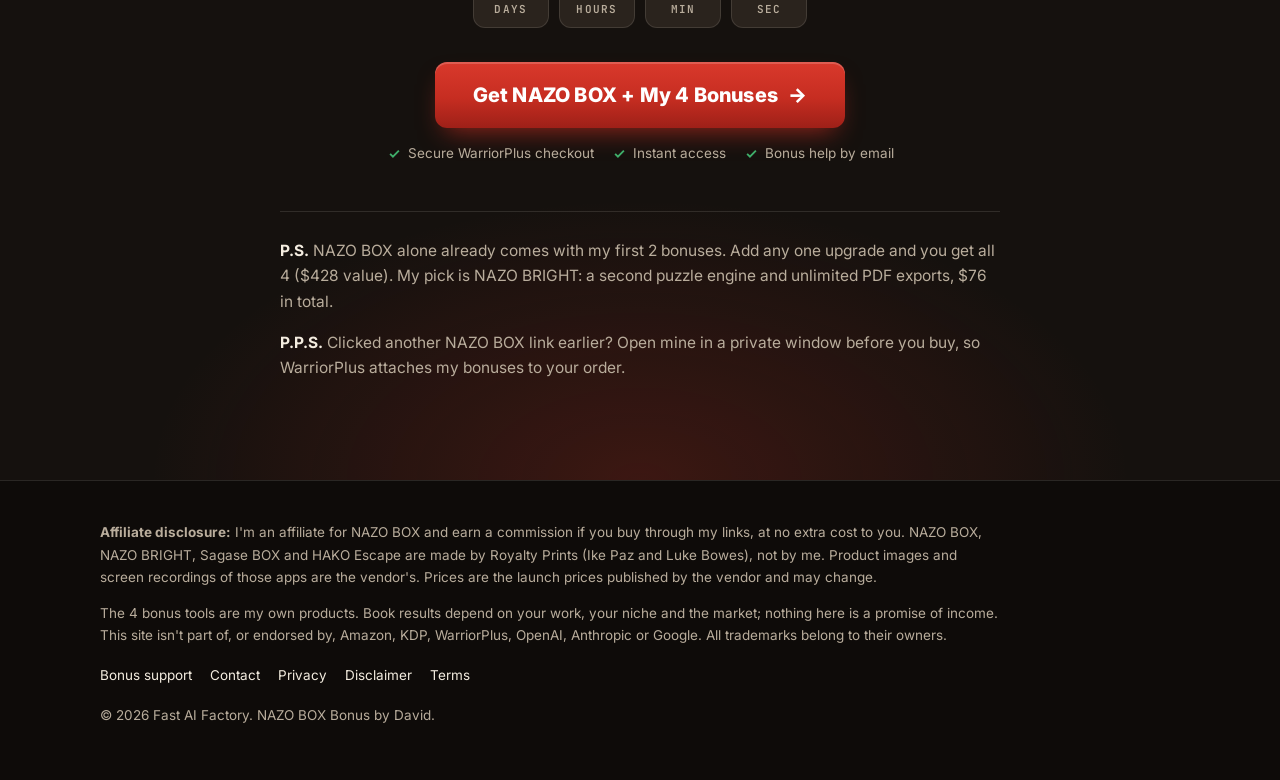
==== commit 147b2ac7: "NAZO BOX bonus page: buy buttons open WarriorPlus in a new tab The bonus page stays open behind the " ====
--- a/public/nazo-box/index.html
+++ b/public/nazo-box/index.html
@@ -49,7 +49,7 @@
         <a href="#funnel">Funnel & prices</a>
         <a href="#faq">FAQ</a>
       </nav>
-      <a class="btn" href="https://warriorplus.com/o2/a/p97zs7j/0" rel="sponsored noopener" data-buy>Get My Bonuses</a>
+      <a class="btn" href="https://warriorplus.com/o2/a/p97zs7j/0" target="_blank" rel="sponsored noopener" data-buy>Get My Bonuses</a>
     </div>
   </header>
 
@@ -67,7 +67,7 @@
             no extra cost during launch week.</p>
 
           <div class="cta-row">
-            <a class="btn btn--big" href="https://warriorplus.com/o2/a/p97zs7j/0" rel="sponsored noopener" data-buy>
+            <a class="btn btn--big" href="https://warriorplus.com/o2/a/p97zs7j/0" target="_blank" rel="sponsored noopener" data-buy>
               Get NAZO BOX + My Bonuses <span class="arrow" aria-hidden="true">→</span>
             </a>
             <div class="trust">
@@ -127,7 +127,7 @@
           </button>
         </div>
         <div class="cta-row">
-          <a class="btn btn--big" href="https://warriorplus.com/o2/a/p97zs7j/0" rel="sponsored noopener" data-buy>Get NAZO BOX + My Bonuses <span class="arrow" aria-hidden="true">→</span></a>
+          <a class="btn btn--big" href="https://warriorplus.com/o2/a/p97zs7j/0" target="_blank" rel="sponsored noopener" data-buy>Get NAZO BOX + My Bonuses <span class="arrow" aria-hidden="true">→</span></a>
         </div>
       </div>
     </section>
@@ -368,7 +368,7 @@
         <div class="total-box reveal">
           <div class="big">Total bonus value <s>$428</s> → <b>$0</b> through my link</div>
           <div class="cta-row" style="margin-top:22px">
-            <a class="btn btn--big" href="https://warriorplus.com/o2/a/p97zs7j/0" rel="sponsored noopener" data-buy>Unlock My 4 Bonuses <span class="arrow" aria-hidden="true">→</span></a>
+            <a class="btn btn--big" href="https://warriorplus.com/o2/a/p97zs7j/0" target="_blank" rel="sponsored noopener" data-buy>Unlock My 4 Bonuses <span class="arrow" aria-hidden="true">→</span></a>
             <p class="cta-note">Pack A comes with NAZO BOX itself. Pack B unlocks when you add any one upgrade.</p>
           </div>
         </div>
@@ -452,7 +452,7 @@
               <li data-b="b"><span class="dot">✓</span><span>Occupation Trivia Book Maker</span></li>
             </ul>
             <p class="calc-msg" id="calc-msg"></p>
-            <a class="btn btn--block" href="https://warriorplus.com/o2/a/p97zs7j/0" rel="sponsored noopener" data-buy>Start With NAZO BOX <span class="arrow" aria-hidden="true">→</span></a>
+            <a class="btn btn--block" href="https://warriorplus.com/o2/a/p97zs7j/0" target="_blank" rel="sponsored noopener" data-buy>Start With NAZO BOX <span class="arrow" aria-hidden="true">→</span></a>
           </div>
         </div>
       </div>
@@ -477,7 +477,7 @@
             bonuses to your order.</span>
         </div>
         <div class="cta-row center">
-          <a class="btn btn--big" href="https://warriorplus.com/o2/a/p97zs7j/0" rel="sponsored noopener" data-buy>Get NAZO BOX + My Bonuses <span class="arrow" aria-hidden="true">→</span></a>
+          <a class="btn btn--big" href="https://warriorplus.com/o2/a/p97zs7j/0" target="_blank" rel="sponsored noopener" data-buy>Get NAZO BOX + My Bonuses <span class="arrow" aria-hidden="true">→</span></a>
         </div>
       </div>
     </section>
@@ -549,7 +549,7 @@
           <div class="u"><b data-s>00</b><span>Sec</span></div>
         </div>
         <div class="cta-row">
-          <a class="btn btn--big" href="https://warriorplus.com/o2/a/p97zs7j/0" rel="sponsored noopener" data-buy>Get NAZO BOX + My 4 Bonuses <span class="arrow" aria-hidden="true">→</span></a>
+          <a class="btn btn--big" href="https://warriorplus.com/o2/a/p97zs7j/0" target="_blank" rel="sponsored noopener" data-buy>Get NAZO BOX + My 4 Bonuses <span class="arrow" aria-hidden="true">→</span></a>
           <div class="trust">
             <span><svg viewBox="0 0 24 24" fill="none" stroke="currentColor" stroke-width="3" aria-hidden="true"><path d="M5 12.5l4.5 4.5L19 7.5"/></svg>Secure WarriorPlus checkout</span>
             <span><svg viewBox="0 0 24 24" fill="none" stroke="currentColor" stroke-width="3" aria-hidden="true"><path d="M5 12.5l4.5 4.5L19 7.5"/></svg>Instant access</span>
@@ -590,7 +590,7 @@
   <!-- Sticky buy bar on phones -->
   <div class="sticky-cta" id="sticky-cta">
     <div class="meta"><b>NAZO BOX + 4 bonuses</b><span data-sticky-timer>Launch week: Nov 23–26</span></div>
-    <a class="btn" href="https://warriorplus.com/o2/a/p97zs7j/0" rel="sponsored noopener" data-buy>Get It Now →</a>
+    <a class="btn" href="https://warriorplus.com/o2/a/p97zs7j/0" target="_blank" rel="sponsored noopener" data-buy>Get It Now →</a>
   </div>
 
   <script>
@@ -605,7 +605,12 @@
       };
 
       // Every buy button uses the one link above
-      document.querySelectorAll('[data-buy]').forEach(function (a) { a.href = CONFIG.affiliateLink; });
+      // and opens it in a new tab, so the bonus page stays open behind it
+      document.querySelectorAll('[data-buy]').forEach(function (a) {
+        a.href = CONFIG.affiliateLink;
+        a.target = '_blank';
+        a.rel = 'sponsored noopener';
+      });
 
       /* ---------- Bonus video: big play button over the poster ---------- */
       var bv = document.getElementById('bonus-video');
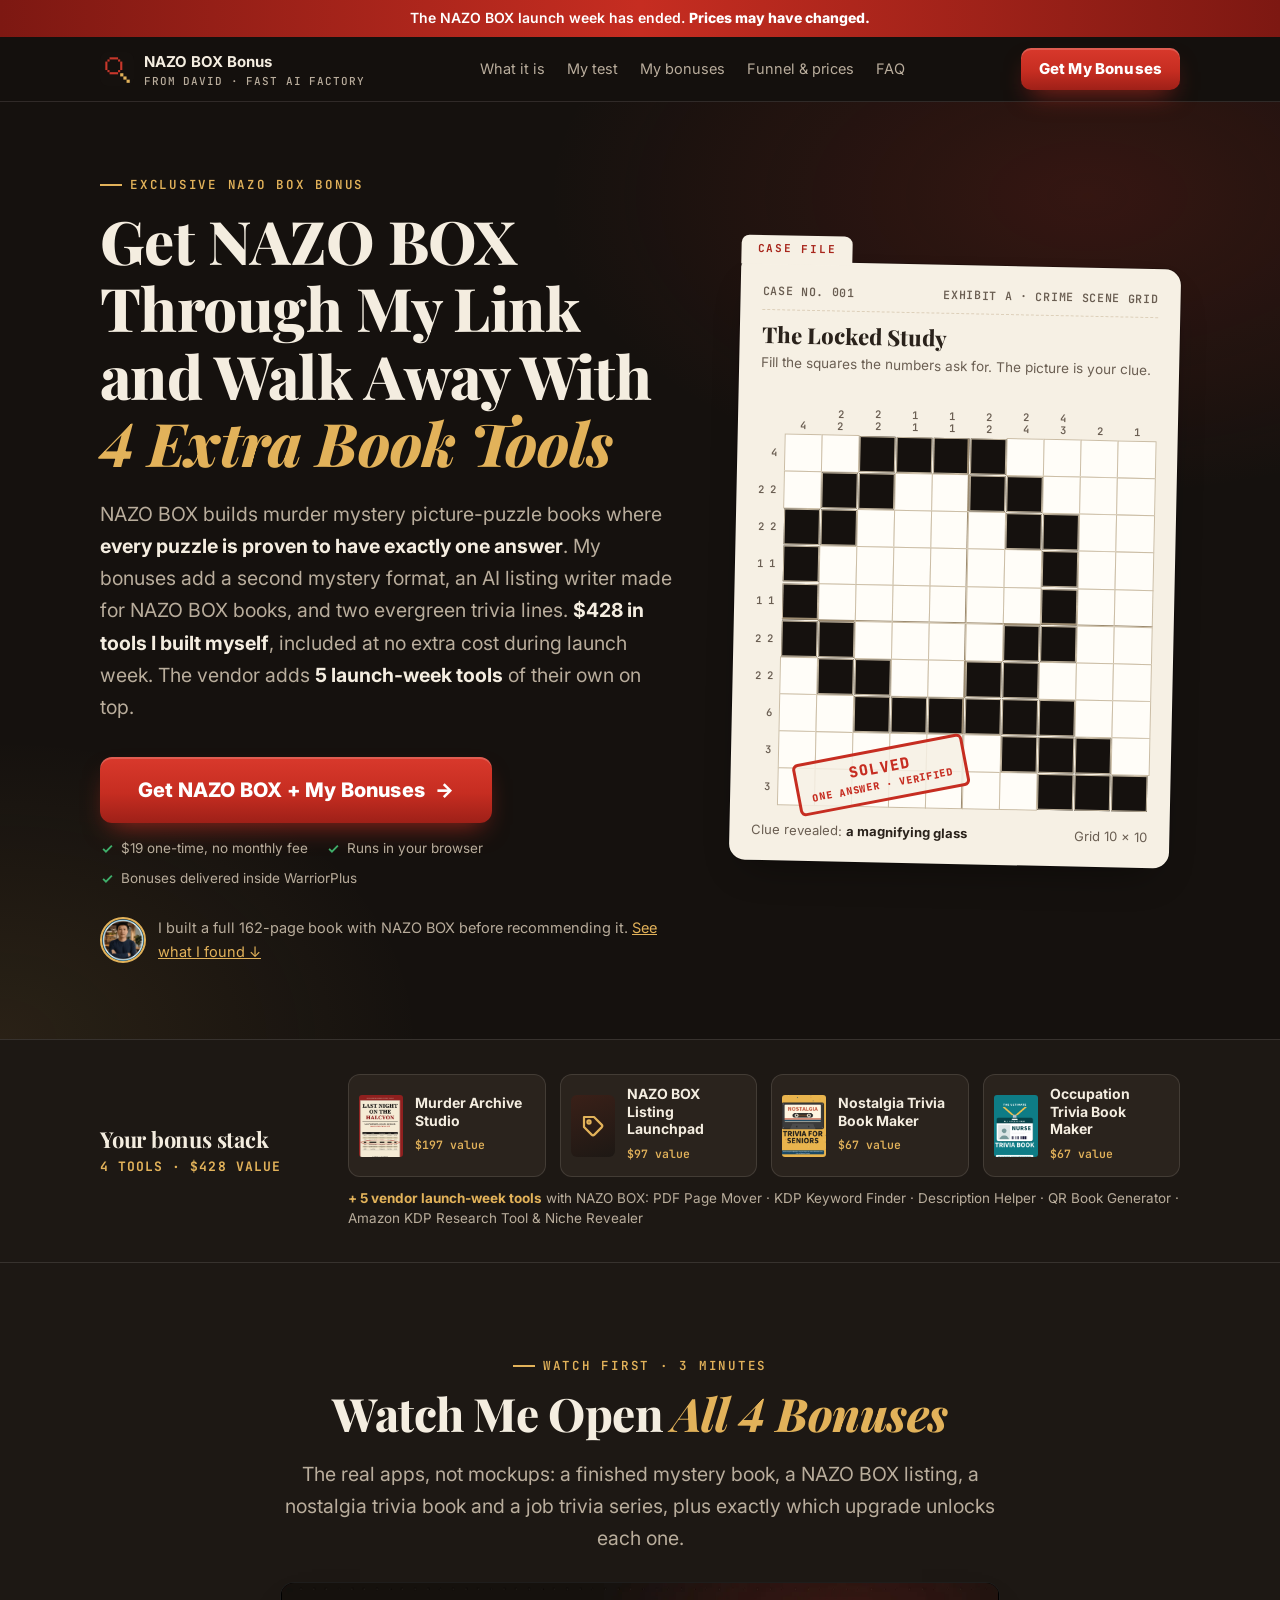
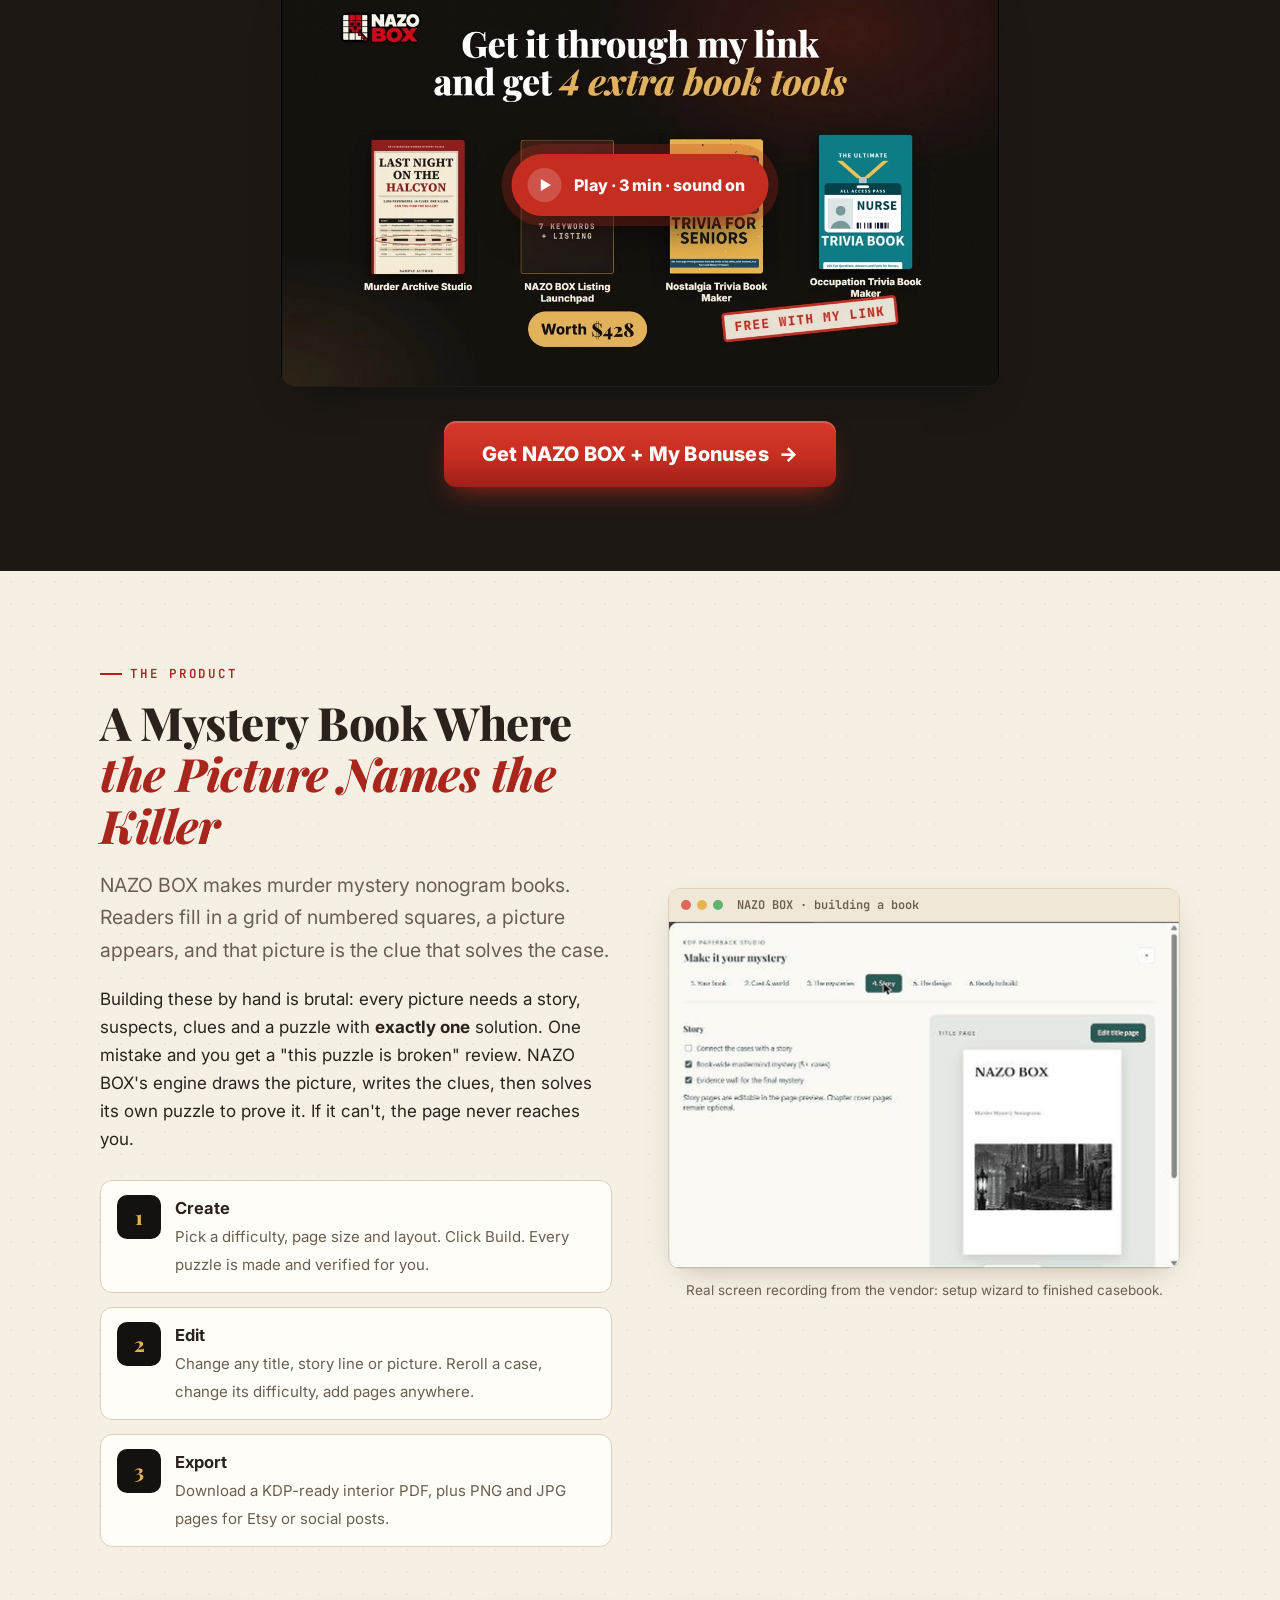
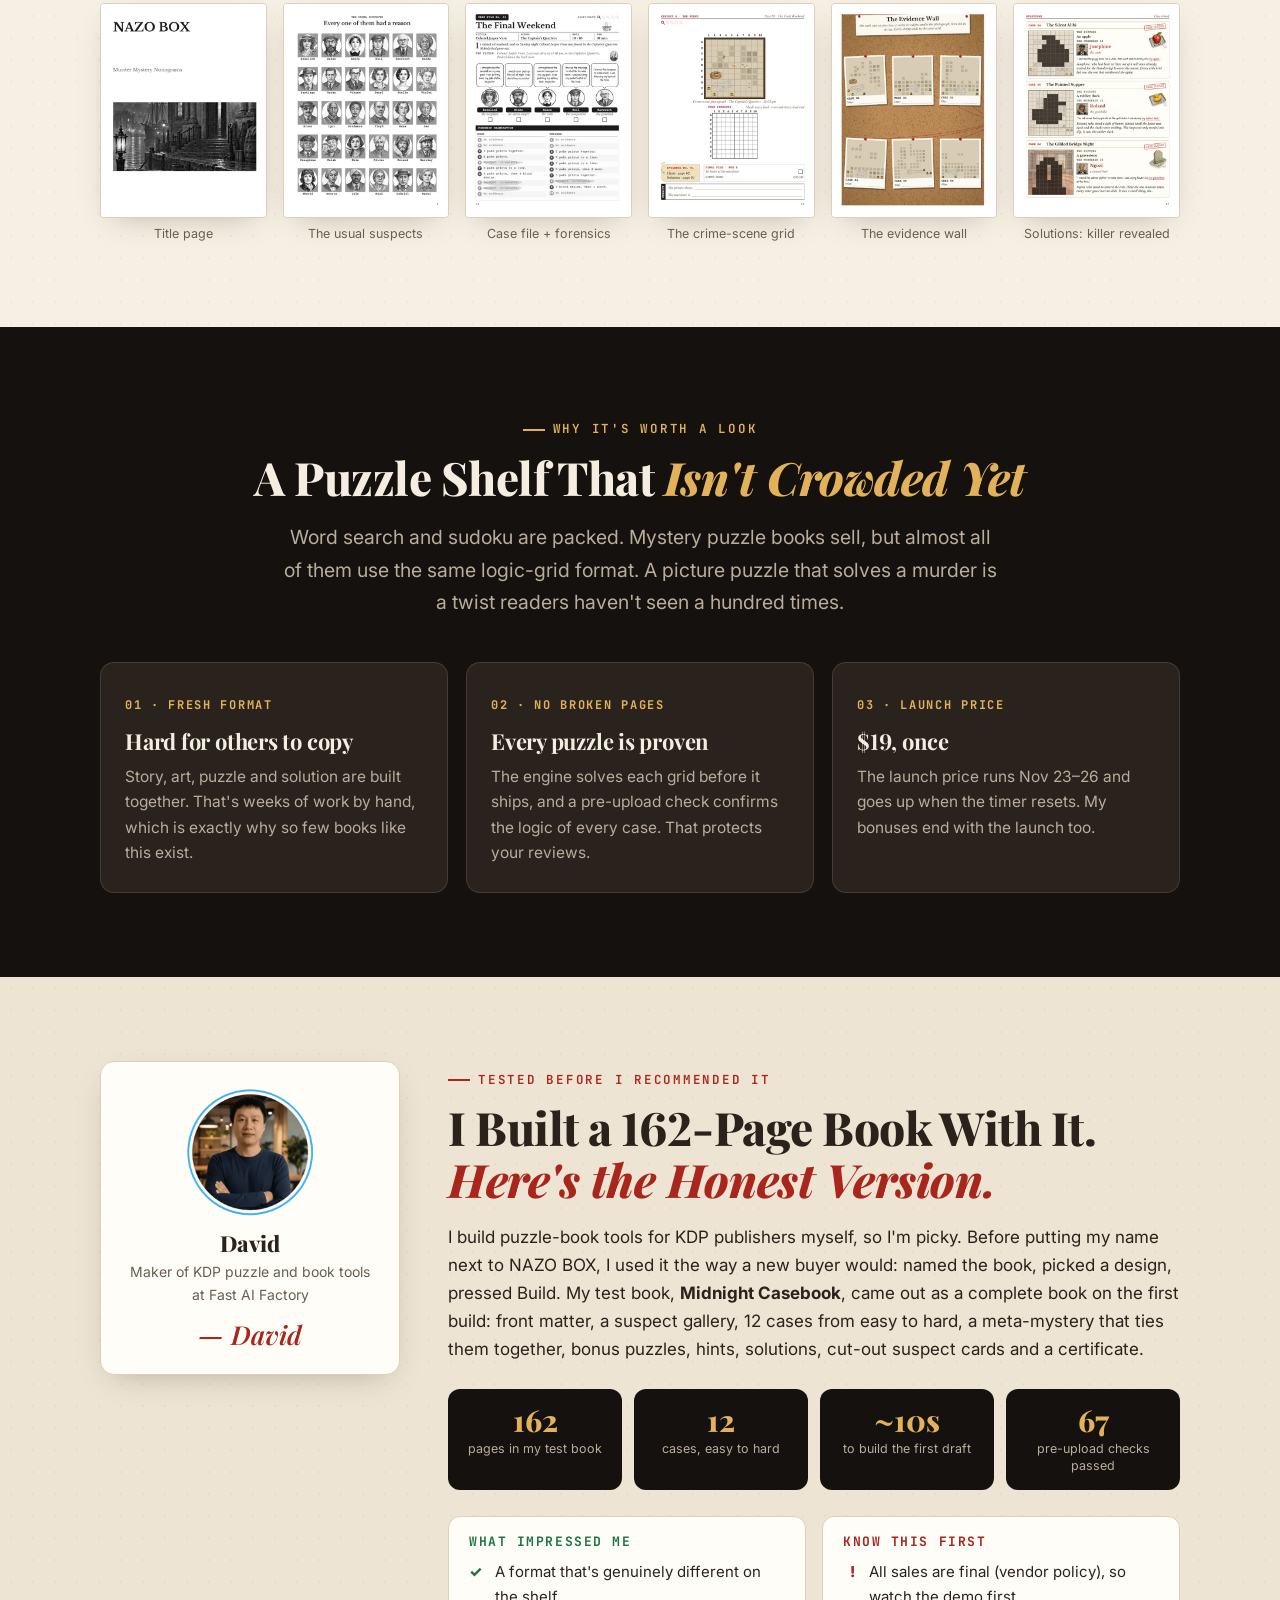
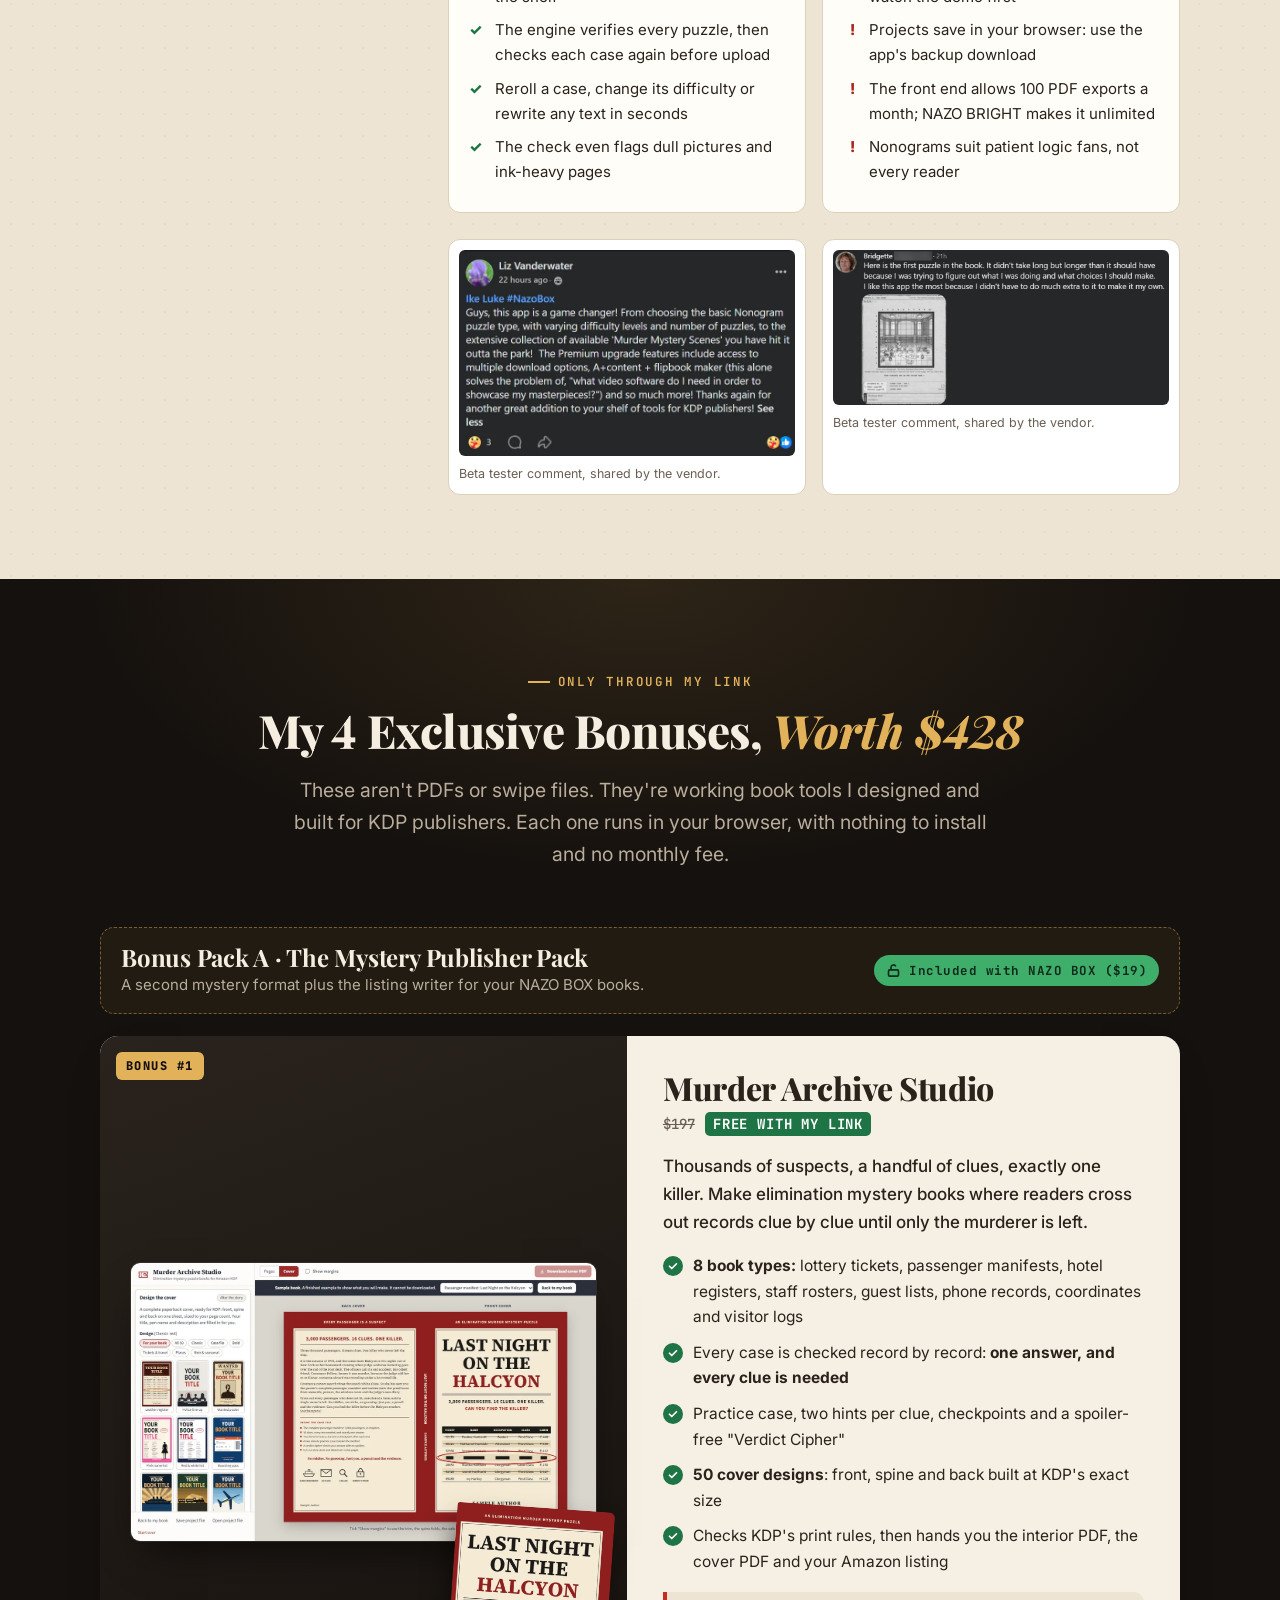
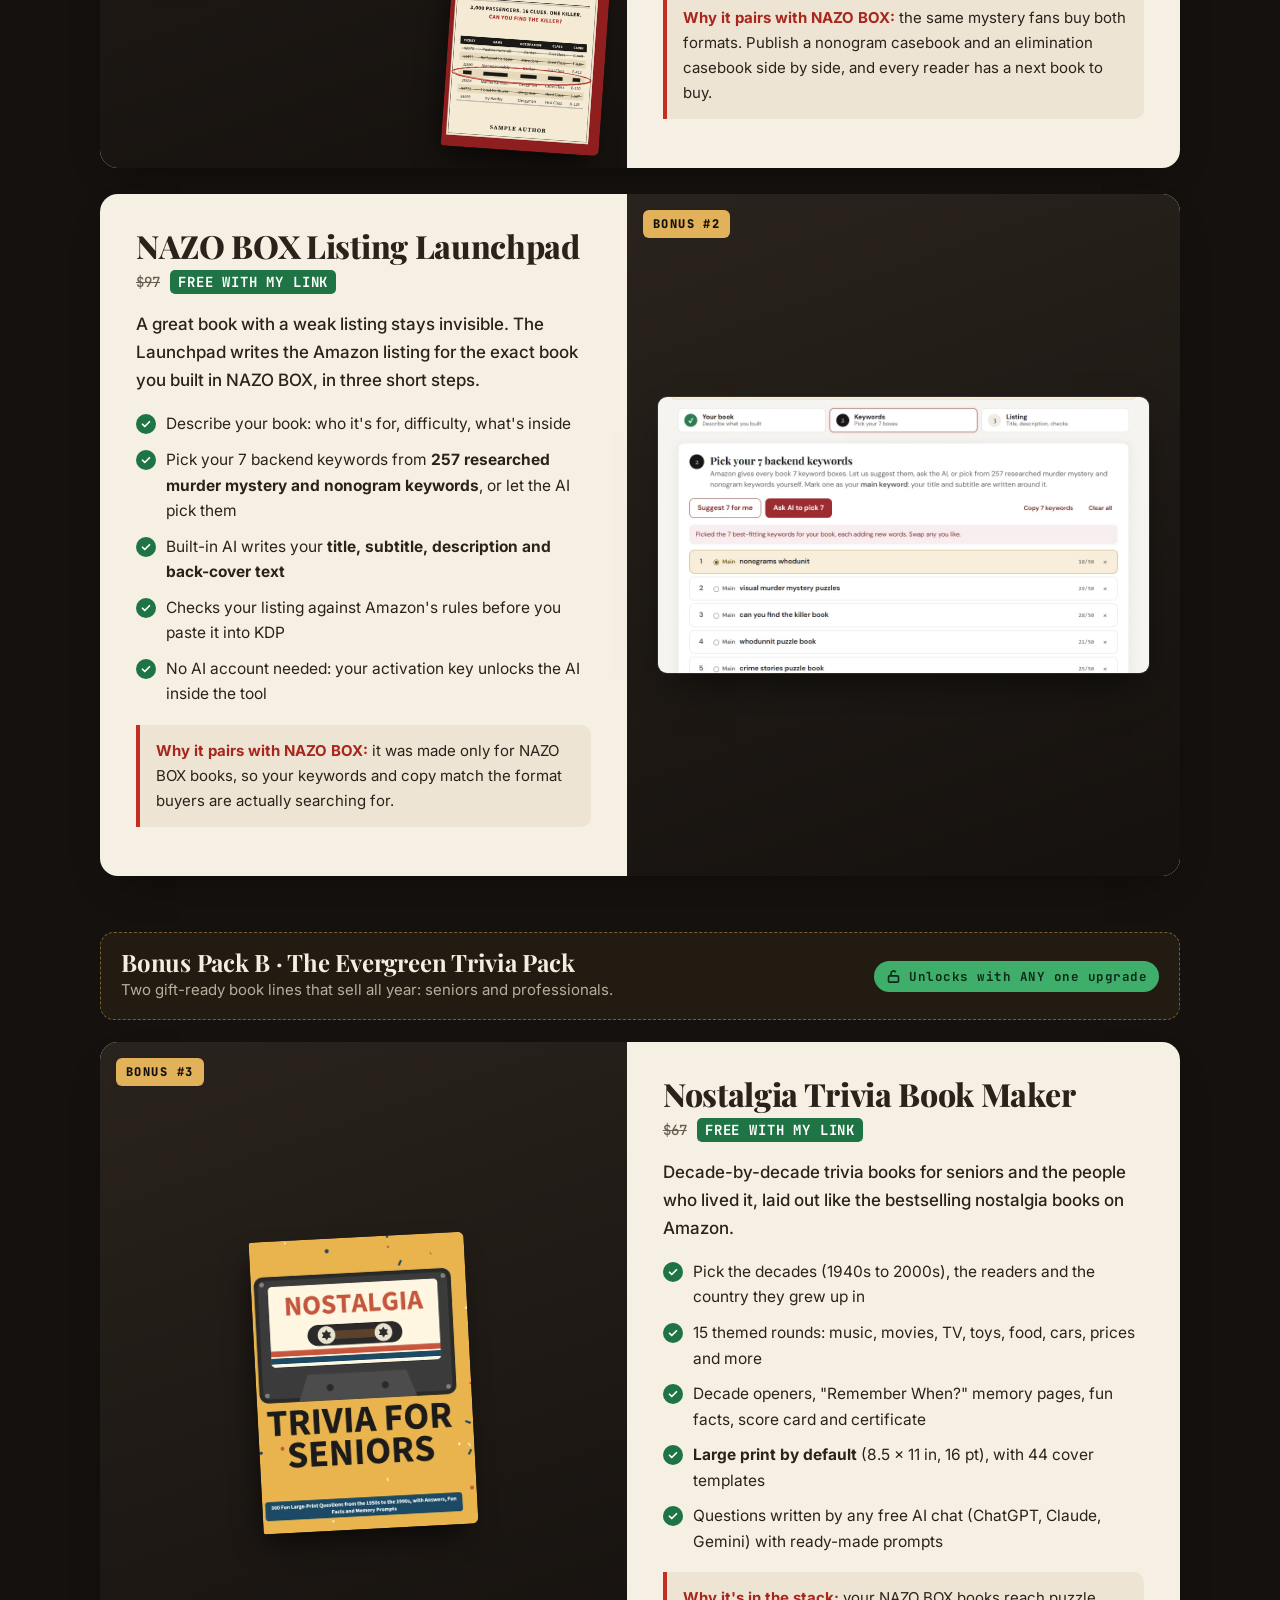
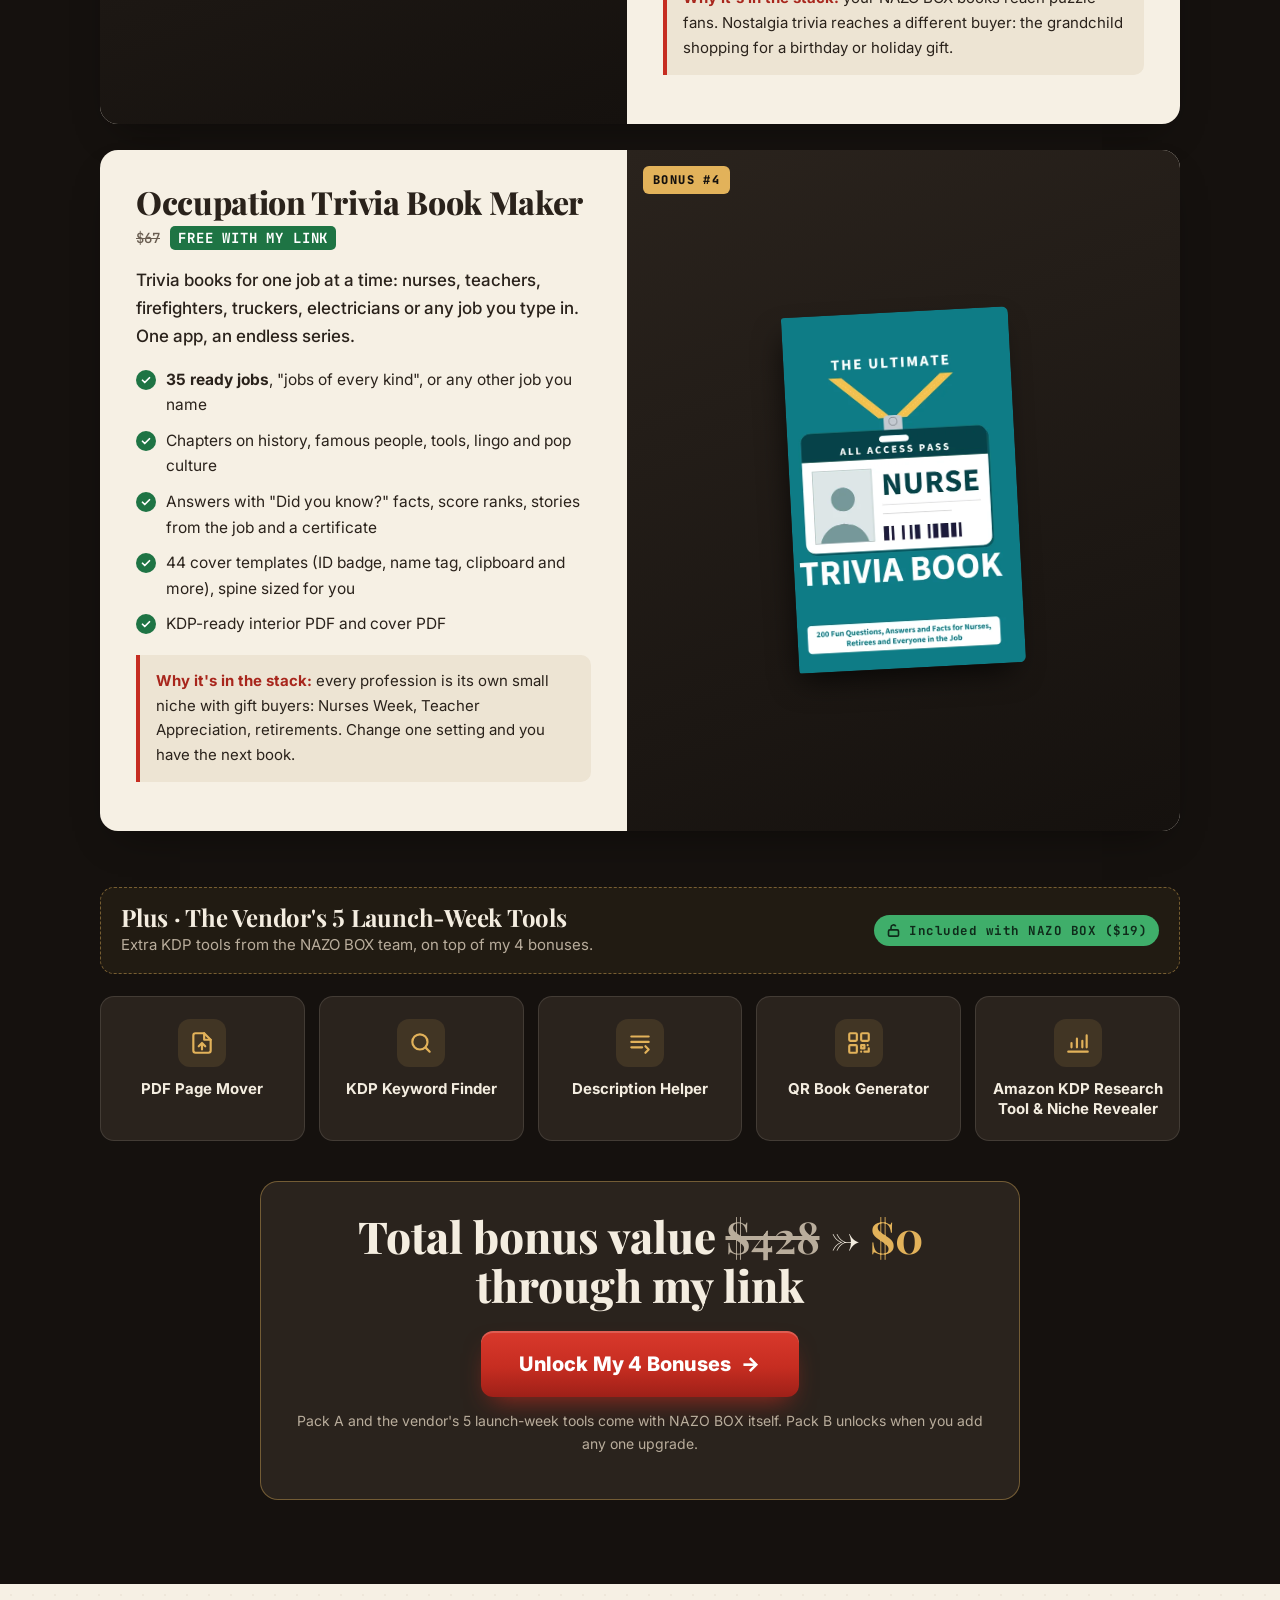
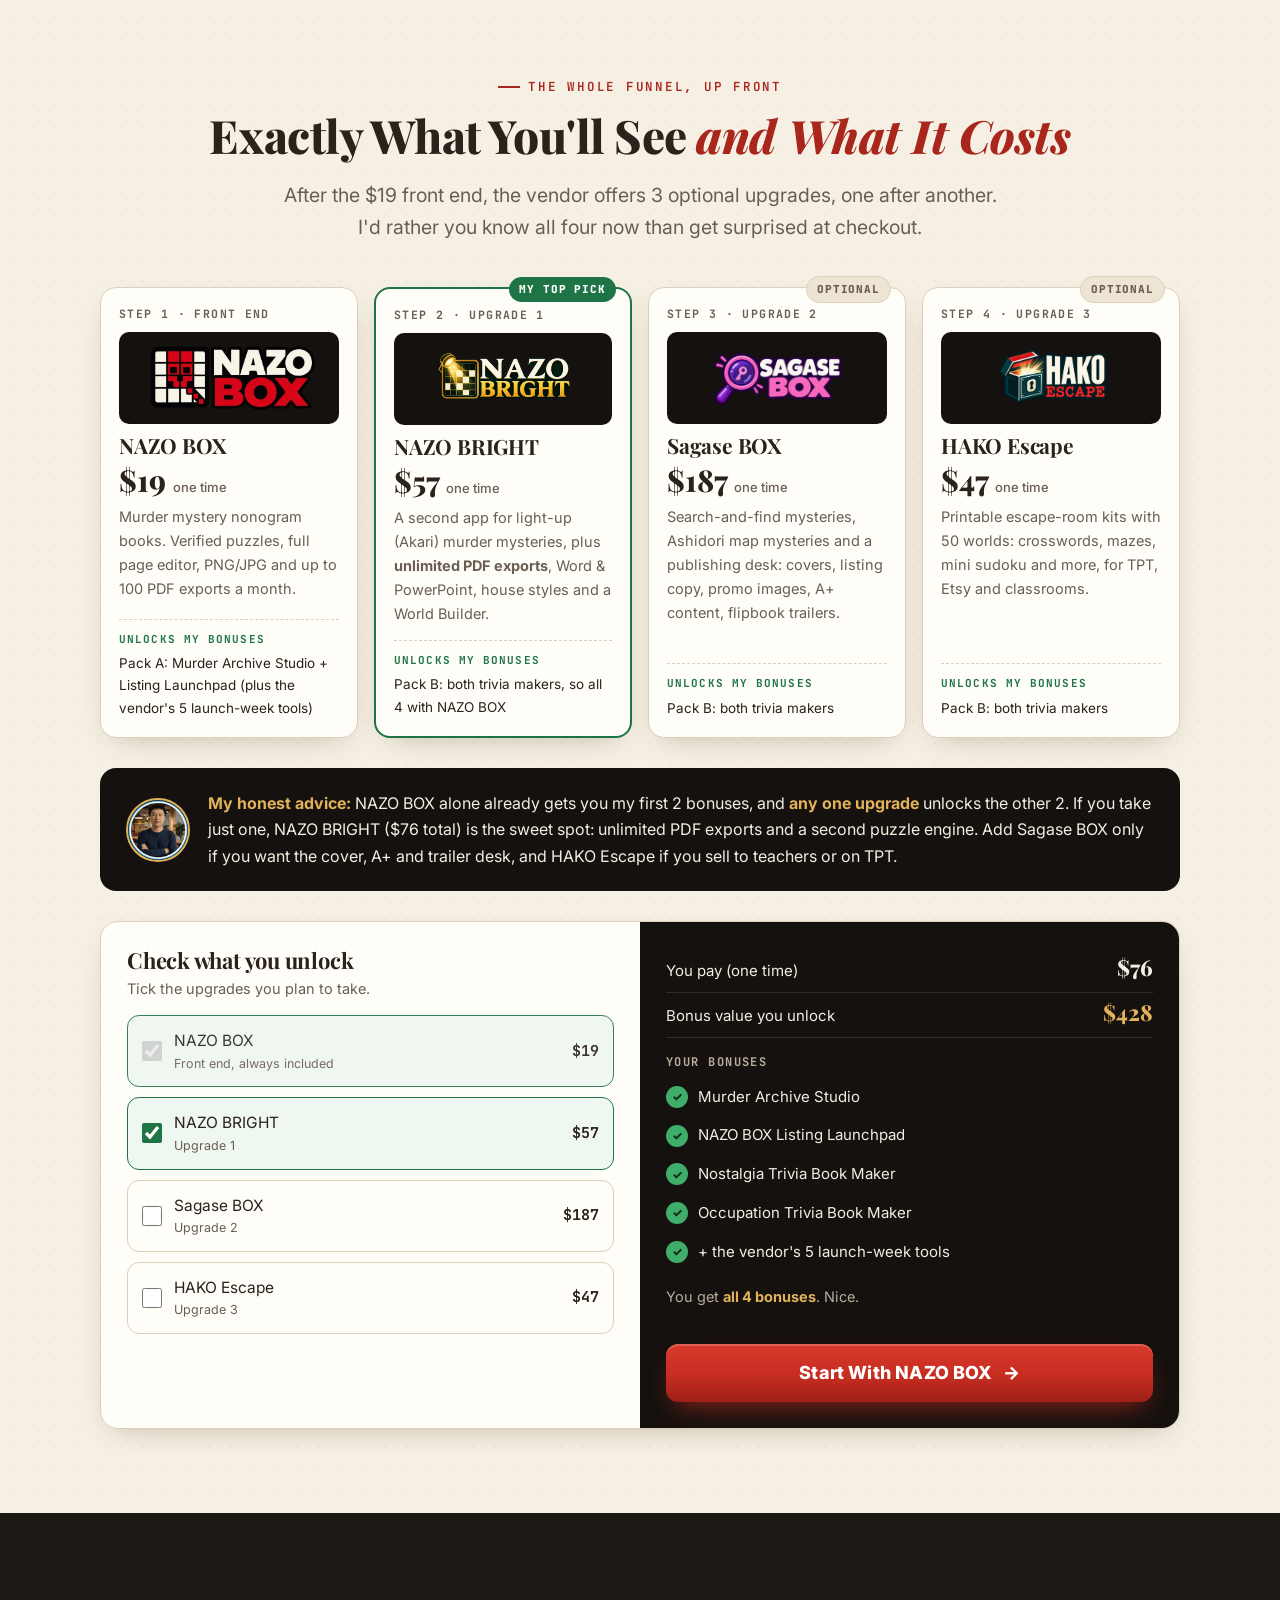
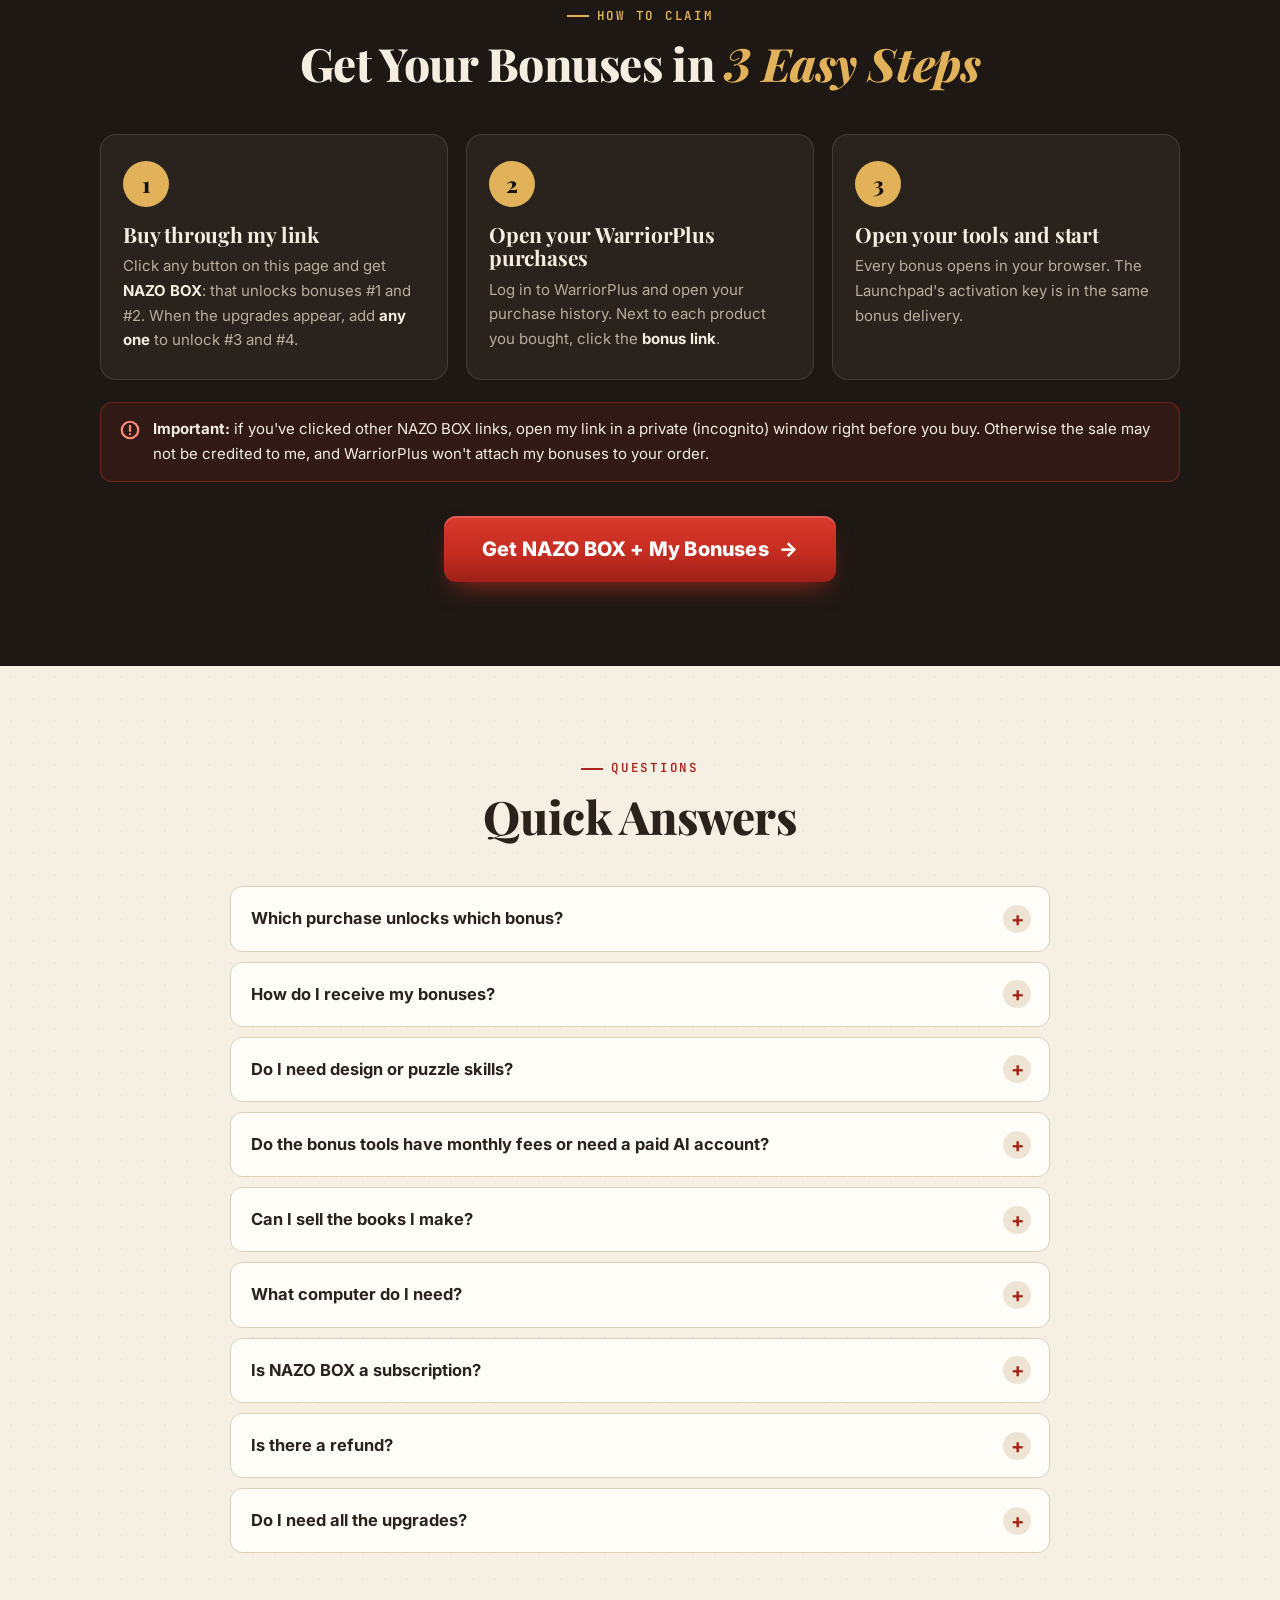
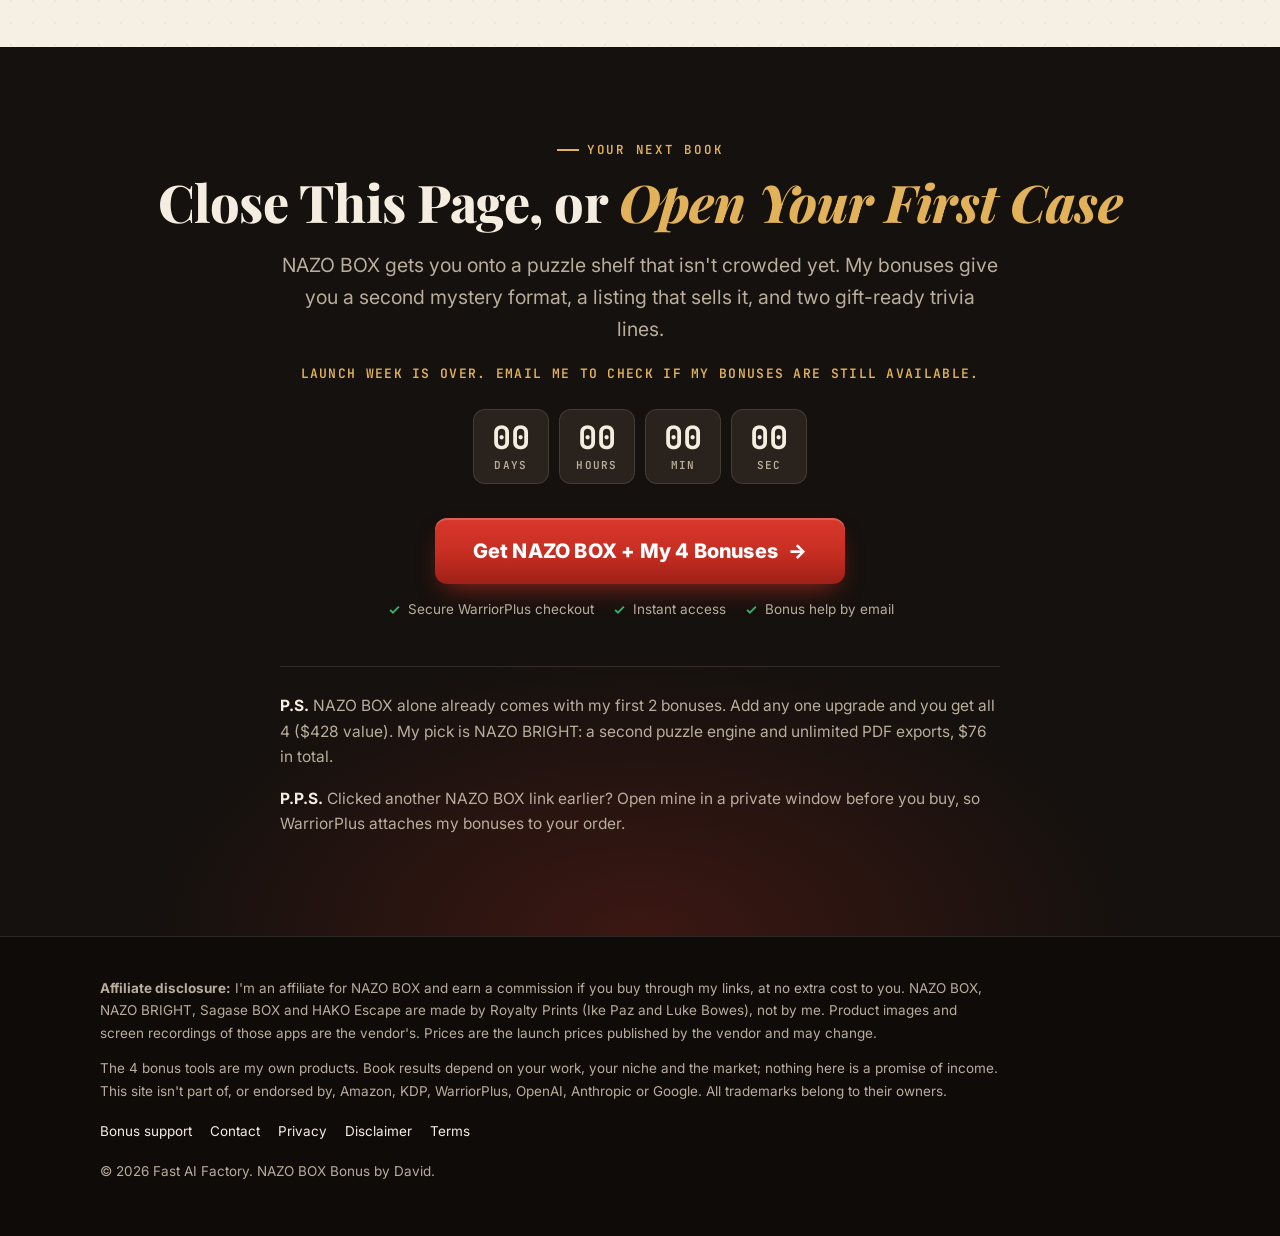
==== commit be501592: "NAZO BOX bonus page: add the vendor's 5 launch-week tools Co-Authored-By: Claude Opus 5.5 <noreply@a" ====
--- a/public/nazo-box/index.html
+++ b/public/nazo-box/index.html
@@ -23,7 +23,7 @@
   <link
     href="https://fonts.googleapis.com/css2?family=Inter:wght@400;500;600;700;800&family=JetBrains+Mono:wght@500;600;700;800&family=Playfair+Display:ital,wght@0,700;0,800;1,700;1,800&display=swap"
     rel="stylesheet">
-  <link rel="stylesheet" href="style.css">
+  <link rel="stylesheet" href="style.css?v=20261124">
   <script>document.documentElement.classList.add('js');</script>
 </head>
 
@@ -64,7 +64,7 @@
           <p class="lead">NAZO BOX builds murder mystery picture-puzzle books where <strong>every puzzle is proven to
               have exactly one answer</strong>. My bonuses add a second mystery format, an AI listing writer made for
             NAZO BOX books, and two evergreen trivia lines. <strong>$428 in tools I built myself</strong>, included at
-            no extra cost during launch week.</p>
+            no extra cost during launch week. The vendor adds <strong>5 launch-week tools</strong> of their own on top.</p>
 
           <div class="cta-row">
             <a class="btn btn--big" href="https://warriorplus.com/o2/a/p97zs7j/0" target="_blank" rel="sponsored noopener" data-buy>
@@ -100,11 +100,14 @@
     <section class="stack-strip" aria-label="My 4 bonuses at a glance">
       <div class="wrap">
         <h2>Your bonus stack<span>4 TOOLS · $428 VALUE</span></h2>
+        <div>
         <div class="mini-bonuses">
           <a class="mini" href="#bonus-1"><img src="img/bonus/cover-mas.webp" alt="" width="44" height="62" loading="lazy"><span><b>Murder Archive Studio</b><small>$197 value</small></span></a>
           <a class="mini" href="#bonus-2"><span class="mini-icon" aria-hidden="true"><svg viewBox="0 0 24 24" width="24" height="24" fill="none" stroke="currentColor" stroke-width="2.2" stroke-linecap="round" stroke-linejoin="round"><path d="M20.6 13.4 13.4 20.6a2 2 0 0 1-2.8 0L3 13V3h10l7.6 7.6a2 2 0 0 1 0 2.8z"/><circle cx="8" cy="8" r="1.6"/></svg></span><span><b>NAZO BOX Listing Launchpad</b><small>$97 value</small></span></a>
           <a class="mini" href="#bonus-3"><img src="img/bonus/cover-nostalgia.webp" alt="" width="44" height="62" loading="lazy"><span><b>Nostalgia Trivia Book Maker</b><small>$67 value</small></span></a>
           <a class="mini" href="#bonus-4"><img src="img/bonus/cover-occupation.webp" alt="" width="44" height="62" loading="lazy"><span><b>Occupation Trivia Book Maker</b><small>$67 value</small></span></a>
+        </div>
+        <a class="strip-plus" href="#vendor-tools"><b>+ 5 vendor launch-week tools</b> with NAZO BOX: PDF Page Mover · KDP Keyword Finder · Description Helper · QR Book Generator · Amazon KDP Research Tool &amp; Niche Revealer</a>
         </div>
       </div>
     </section>
@@ -365,11 +368,29 @@
           </article>
         </div>
 
+        <!-- Vendor launch-week tools (the vendor's, not David's: kept out of the $428 total) -->
+        <div class="pack" id="vendor-tools">
+          <div class="pack-head reveal">
+            <div>
+              <h3>Plus · The Vendor's 5 Launch-Week Tools</h3>
+              <p>Extra KDP tools from the NAZO BOX team, on top of my 4 bonuses.</p>
+            </div>
+            <span class="unlock"><svg viewBox="0 0 24 24" fill="none" stroke="currentColor" stroke-width="2.6" aria-hidden="true"><rect x="4" y="11" width="16" height="10" rx="2"/><path d="M8 11V7a4 4 0 0 1 7.6-1.7"/></svg>Included with NAZO BOX ($19)</span>
+          </div>
+          <ul class="vendor-tools reveal">
+            <li><span class="vt-icon" aria-hidden="true"><svg viewBox="0 0 24 24" fill="none" stroke="currentColor" stroke-width="2" stroke-linecap="round" stroke-linejoin="round"><path d="M14 3H6a2 2 0 0 0-2 2v14a2 2 0 0 0 2 2h12a2 2 0 0 0 2-2V9z"/><path d="M14 3v6h6M9 15l3-3 3 3M12 12v6"/></svg></span><b>PDF Page Mover</b></li>
+            <li><span class="vt-icon" aria-hidden="true"><svg viewBox="0 0 24 24" fill="none" stroke="currentColor" stroke-width="2" stroke-linecap="round" stroke-linejoin="round"><circle cx="11" cy="11" r="7"/><path d="m20 20-3.5-3.5"/></svg></span><b>KDP Keyword Finder</b></li>
+            <li><span class="vt-icon" aria-hidden="true"><svg viewBox="0 0 24 24" fill="none" stroke="currentColor" stroke-width="2" stroke-linecap="round" stroke-linejoin="round"><path d="M4 6h16M4 11h16M4 16h10"/><path d="m17 15 3 3-3 3"/></svg></span><b>Description Helper</b></li>
+            <li><span class="vt-icon" aria-hidden="true"><svg viewBox="0 0 24 24" fill="none" stroke="currentColor" stroke-width="2" stroke-linecap="round" stroke-linejoin="round"><rect x="3" y="3" width="7" height="7" rx="1"/><rect x="14" y="3" width="7" height="7" rx="1"/><rect x="3" y="14" width="7" height="7" rx="1"/><path d="M14 14h3v3h-3zM20 14v.01M14 20h.01M17 20h4v-3"/></svg></span><b>QR Book Generator</b></li>
+            <li><span class="vt-icon" aria-hidden="true"><svg viewBox="0 0 24 24" fill="none" stroke="currentColor" stroke-width="2" stroke-linecap="round" stroke-linejoin="round"><path d="M3 20h18"/><path d="M6 16v-4M11 16V8M16 16v-6M20 16V5"/></svg></span><b>Amazon KDP Research Tool &amp; Niche Revealer</b></li>
+          </ul>
+        </div>
+
         <div class="total-box reveal">
           <div class="big">Total bonus value <s>$428</s> → <b>$0</b> through my link</div>
           <div class="cta-row" style="margin-top:22px">
             <a class="btn btn--big" href="https://warriorplus.com/o2/a/p97zs7j/0" target="_blank" rel="sponsored noopener" data-buy>Unlock My 4 Bonuses <span class="arrow" aria-hidden="true">→</span></a>
-            <p class="cta-note">Pack A comes with NAZO BOX itself. Pack B unlocks when you add any one upgrade.</p>
+            <p class="cta-note">Pack A and the vendor's 5 launch-week tools come with NAZO BOX itself. Pack B unlocks when you add any one upgrade.</p>
           </div>
         </div>
       </div>
@@ -450,6 +471,7 @@
               <li data-b="a"><span class="dot">✓</span><span>NAZO BOX Listing Launchpad</span></li>
               <li data-b="b"><span class="dot">✓</span><span>Nostalgia Trivia Book Maker</span></li>
               <li data-b="b"><span class="dot">✓</span><span>Occupation Trivia Book Maker</span></li>
+              <li data-b="a"><span class="dot">✓</span><span>+ the vendor's 5 launch-week tools</span></li>
             </ul>
             <p class="calc-msg" id="calc-msg"></p>
             <a class="btn btn--block" href="https://warriorplus.com/o2/a/p97zs7j/0" target="_blank" rel="sponsored noopener" data-buy>Start With NAZO BOX <span class="arrow" aria-hidden="true">→</span></a>
@@ -496,6 +518,7 @@
               <p><b>Pack A</b> (Murder Archive Studio + NAZO BOX Listing Launchpad) comes with <b>NAZO BOX</b>, the $19 front end.</p>
               <p><b>Pack B</b> (Nostalgia + Occupation Trivia Book Makers) unlocks when you add <b>any one</b> upgrade: NAZO BRIGHT, Sagase BOX or HAKO Escape.</p>
               <p>So NAZO BOX + any one upgrade gets you all 4.</p>
+              <p>On top of that, NAZO BOX comes with the <b>vendor's 5 launch-week tools</b>: PDF Page Mover, KDP Keyword Finder, Description Helper, QR Book Generator and the Amazon KDP Research Tool &amp; Niche Revealer.</p>
             </div>
           </details>
           <details>
--- a/public/nazo-box/style.css
+++ b/public/nazo-box/style.css
@@ -373,6 +373,22 @@
   color: #0f2a1a; background: var(--green); padding: 8px 12px; border-radius: 999px; white-space: nowrap;
 }
 .unlock svg { width: 15px; height: 15px; }
+
+/* Vendor launch-week tools */
+.vendor-tools { list-style: none; margin: 0; padding: 0; display: grid; grid-template-columns: repeat(5, 1fr); gap: 14px; }
+.vendor-tools li {
+  display: flex; flex-direction: column; align-items: center; text-align: center; gap: 12px;
+  background: var(--ink-3); border: 1px solid var(--ink-line); border-radius: 14px; padding: 22px 14px;
+}
+.vendor-tools b { font-size: 15px; line-height: 1.3; }
+.vt-icon { width: 48px; height: 48px; border-radius: 12px; display: grid; place-items: center; background: rgba(226, 178, 90, 0.12); color: var(--gold); }
+.vt-icon svg { width: 26px; height: 26px; }
+@media (max-width: 980px) { .vendor-tools { grid-template-columns: repeat(3, 1fr); } }
+@media (max-width: 640px) { .vendor-tools { grid-template-columns: repeat(2, 1fr); } .vendor-tools li:last-child { grid-column: 1 / -1; } }
+@media (max-width: 380px) { .vendor-tools { grid-template-columns: 1fr; } }
+.strip-plus { display: block; margin-top: 12px; font-size: 13.5px; line-height: 1.45; color: var(--on-ink-muted); text-decoration: none; }
+.strip-plus b { color: var(--gold); }
+.strip-plus:hover { color: var(--on-ink); }
 .bonus {
   display: grid; grid-template-columns: 1fr 1.05fr; gap: 0;
   background: var(--paper); color: var(--text);
